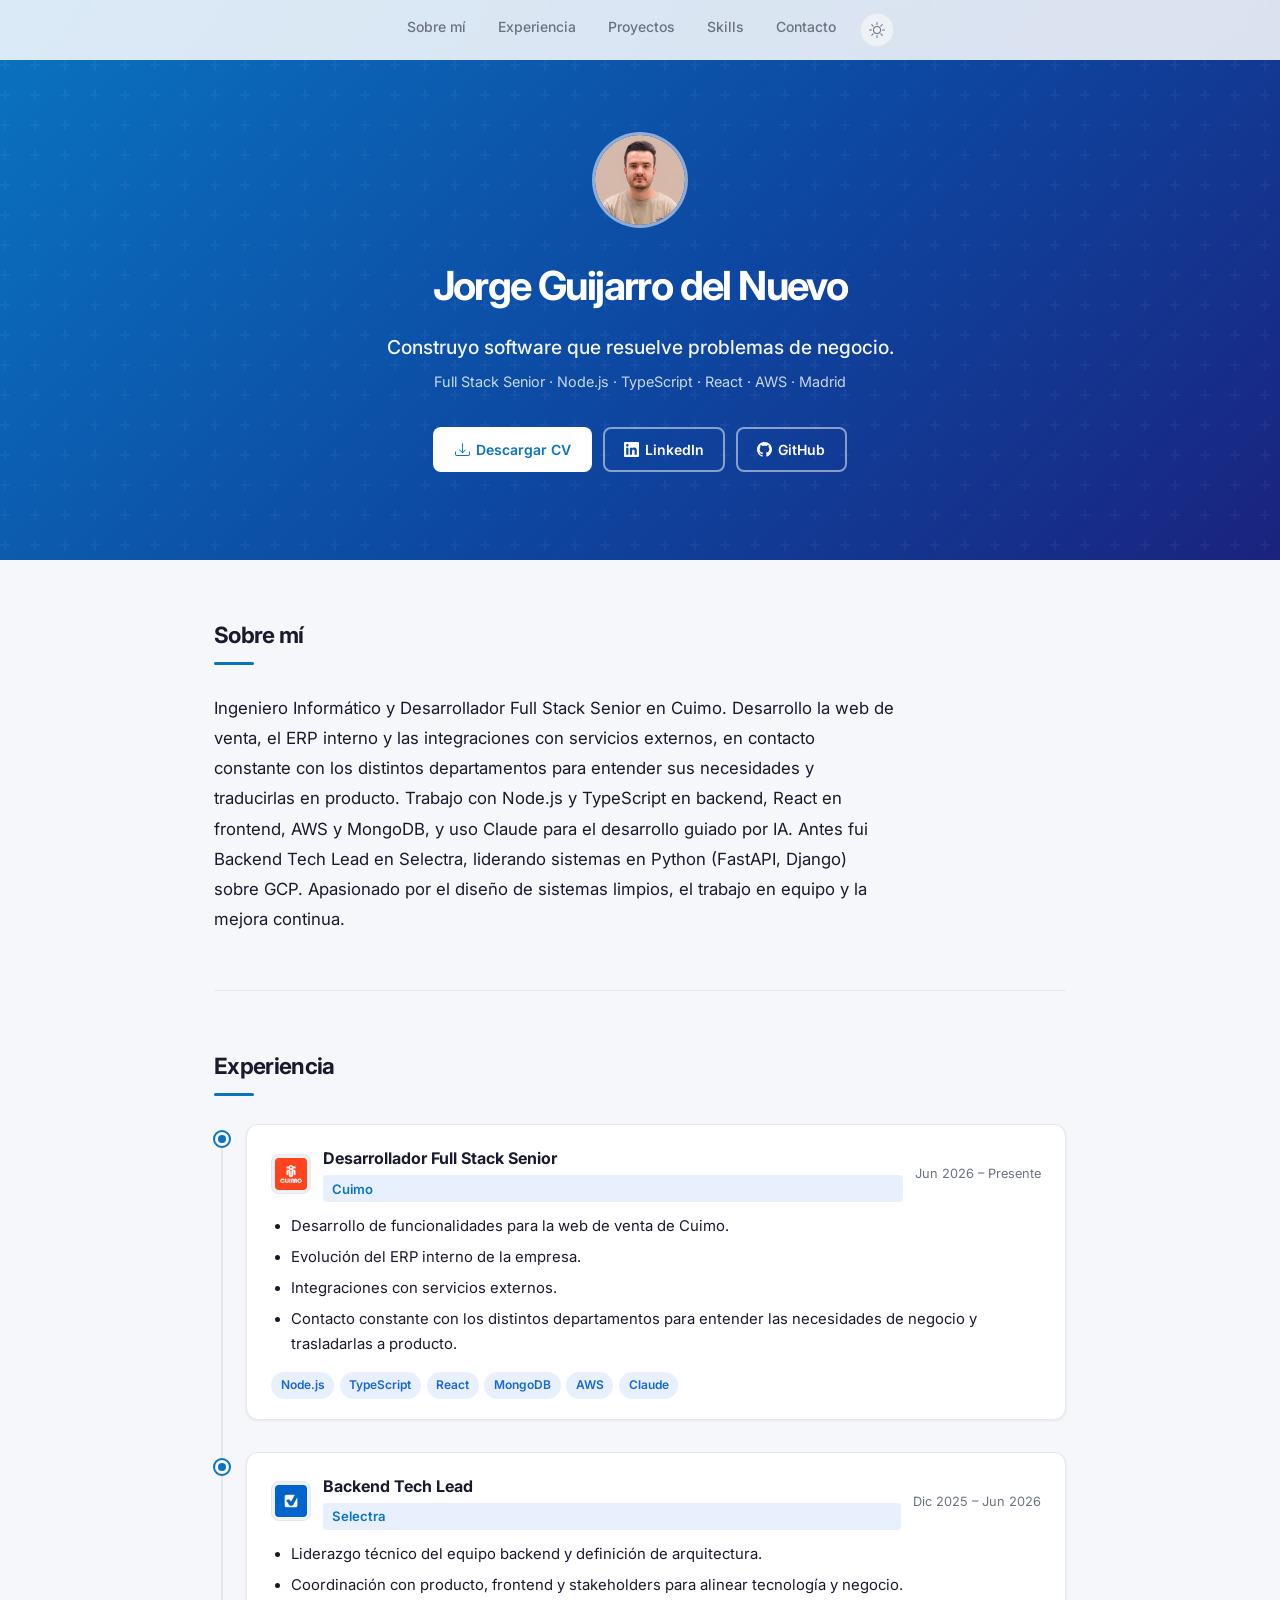
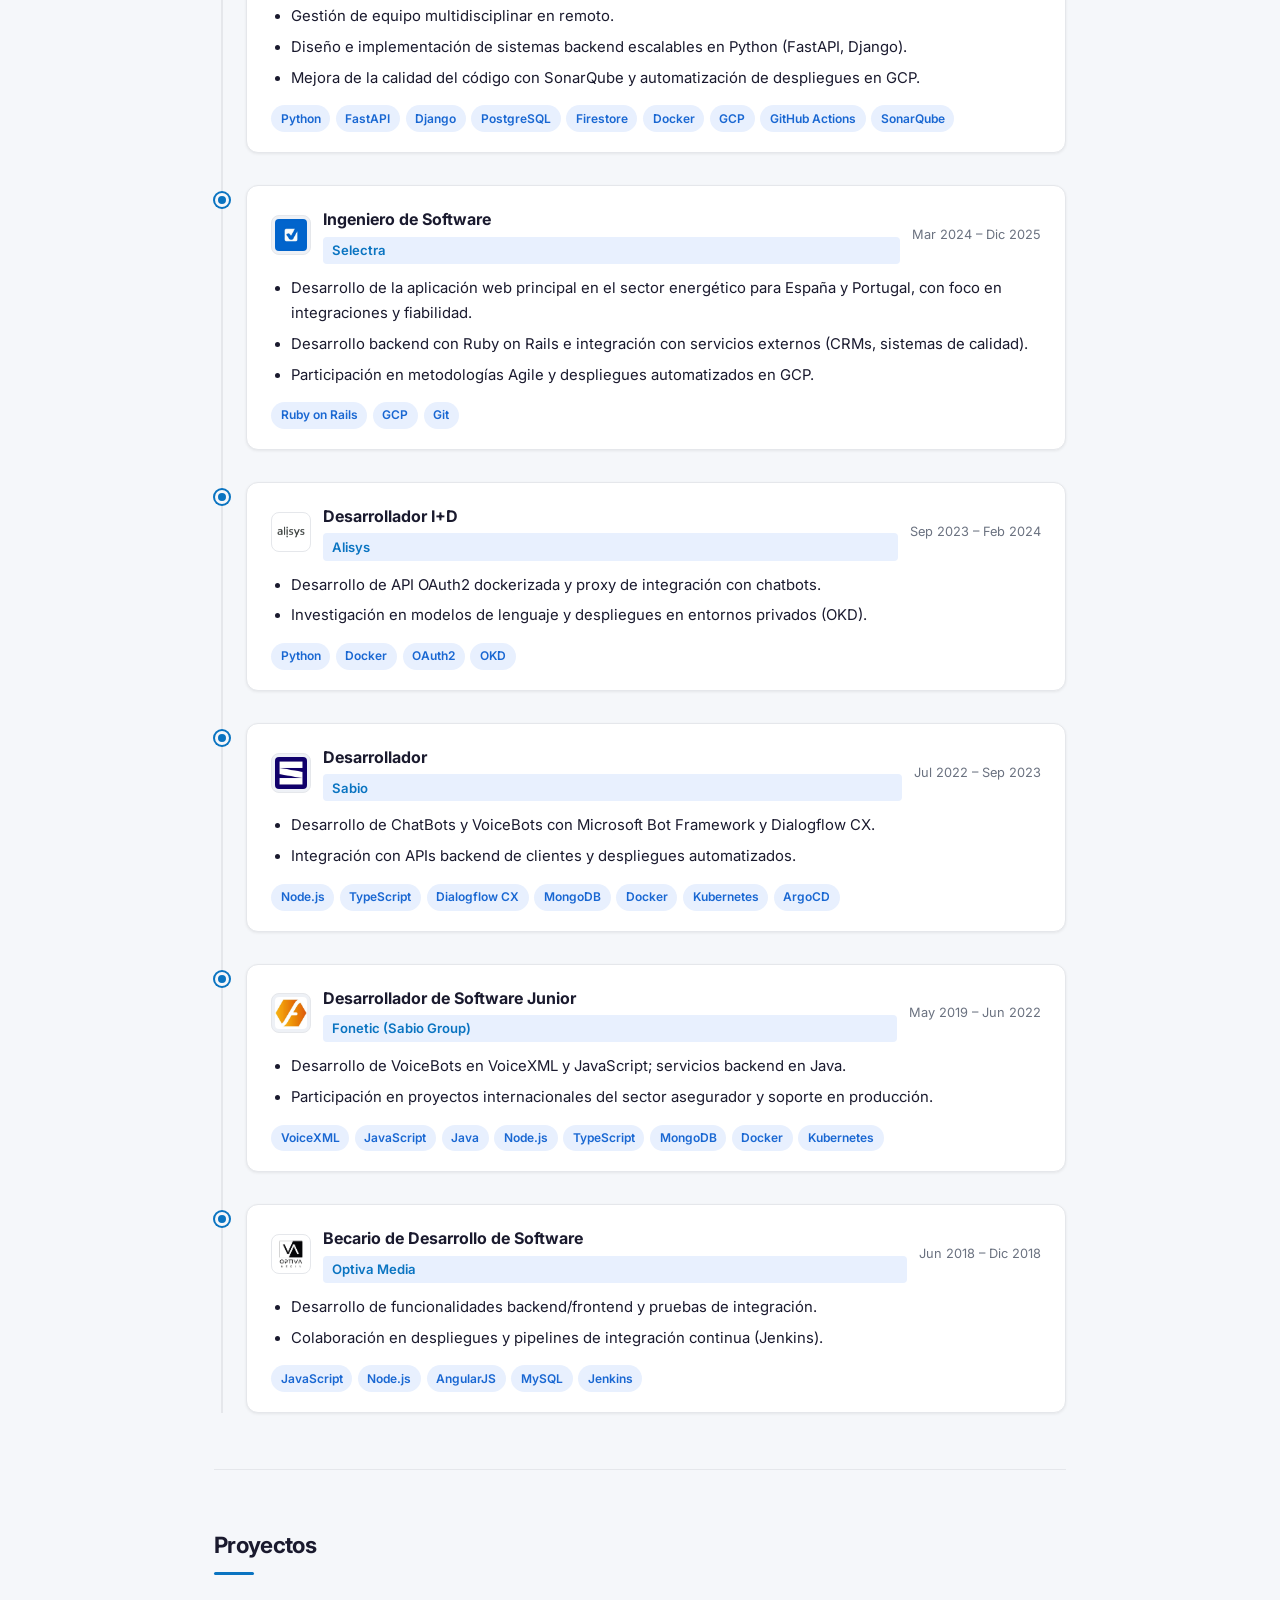
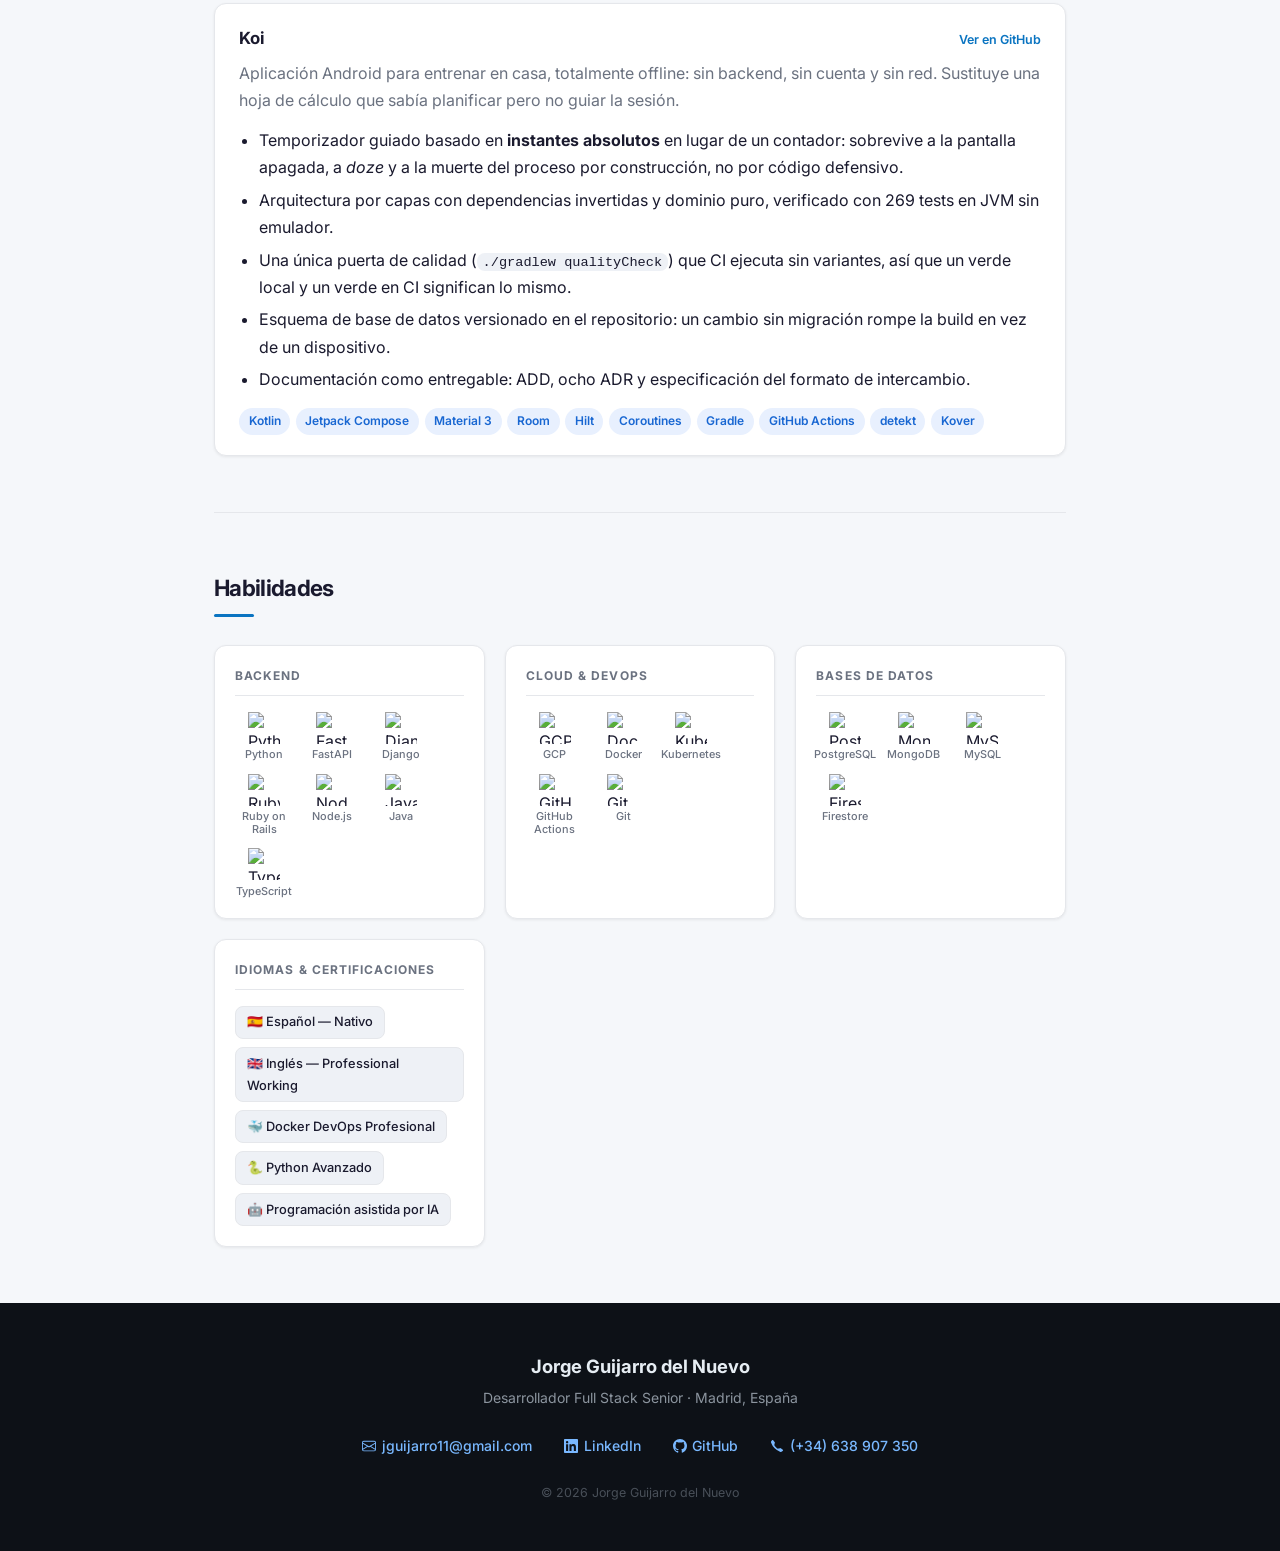
==== index.html @ 75283cb6 "feat: update the portfolio to the cuimo role" ====
<!doctype html>
<html lang="es" data-theme="auto">
<head>
  <meta charset="utf-8">
  <meta name="viewport" content="width=device-width,initial-scale=1">
  <title>Jorge Guijarro — Desarrollador Full Stack Senior</title>
  <link rel="preconnect" href="https://fonts.googleapis.com">
  <link rel="preconnect" href="https://fonts.gstatic.com" crossorigin>
  <link href="https://fonts.googleapis.com/css2?family=Inter:wght@400;500;600;700&display=swap" rel="stylesheet">
  <link rel="stylesheet" href="assets/style.css">
  <link rel="icon" href="assets/favicon.svg" type="image/svg+xml">
  <link rel="icon" href="assets/favicon-32.png" type="image/png" sizes="32x32">
  <link rel="apple-touch-icon" href="assets/apple-touch-icon.png">
  <meta name="description" content="Portfolio profesional de Jorge Guijarro — Desarrollador Full Stack Senior especializado en Node.js, TypeScript, React y AWS. Madrid, España.">
  <meta property="og:title" content="Jorge Guijarro — Desarrollador Full Stack Senior">
  <meta property="og:description" content="Desarrollador Full Stack Senior especializado en Node.js, TypeScript, React y AWS. Madrid, España.">
  <meta property="og:type" content="website">
</head>
<body>

  <nav class="navbar" id="navbar">
    <div class="nav-container">
      <div class="nav-right">
        <ul class="nav-links">
          <li><a href="#about">Sobre mí</a></li>
          <li><a href="#experience">Experiencia</a></li>
          <li><a href="#projects">Proyectos</a></li>
          <li><a href="#skills">Skills</a></li>
          <li><a href="#contact">Contacto</a></li>
        </ul>
        <button class="theme-btn" id="themeBtn" aria-label="Cambiar modo claro/oscuro">
          <span class="theme-icon theme-icon--light" aria-hidden="true">
            <svg xmlns="http://www.w3.org/2000/svg" width="16" height="16" fill="currentColor" viewBox="0 0 16 16"><path d="M8 11a3 3 0 1 1 0-6 3 3 0 0 1 0 6zm0 1a4 4 0 1 0 0-8 4 4 0 0 0 0 8zM8 0a.5.5 0 0 1 .5.5v2a.5.5 0 0 1-1 0v-2A.5.5 0 0 1 8 0zm0 13a.5.5 0 0 1 .5.5v2a.5.5 0 0 1-1 0v-2A.5.5 0 0 1 8 13zm8-5a.5.5 0 0 1-.5.5h-2a.5.5 0 0 1 0-1h2a.5.5 0 0 1 .5.5zM3 8a.5.5 0 0 1-.5.5h-2a.5.5 0 0 1 0-1h2A.5.5 0 0 1 3 8zm10.657-5.657a.5.5 0 0 1 0 .707l-1.414 1.415a.5.5 0 1 1-.707-.708l1.414-1.414a.5.5 0 0 1 .707 0zm-9.193 9.193a.5.5 0 0 1 0 .707L3.05 13.657a.5.5 0 0 1-.707-.707l1.414-1.414a.5.5 0 0 1 .707 0zm9.193 2.121a.5.5 0 0 1-.707 0l-1.414-1.414a.5.5 0 0 1 .707-.707l1.414 1.414a.5.5 0 0 1 0 .707zM4.464 4.465a.5.5 0 0 1-.707 0L2.343 3.05a.5.5 0 1 1 .707-.707l1.414 1.414a.5.5 0 0 1 0 .708z"/></svg>
          </span>
          <span class="theme-icon theme-icon--dark" aria-hidden="true">
            <svg xmlns="http://www.w3.org/2000/svg" width="16" height="16" fill="currentColor" viewBox="0 0 16 16"><path d="M6 .278a.768.768 0 0 1 .08.858 7.208 7.208 0 0 0-.878 3.46c0 4.021 3.278 7.277 7.318 7.277.527 0 1.04-.055 1.533-.16a.787.787 0 0 1 .81.316.733.733 0 0 1-.031.893A8.349 8.349 0 0 1 8.344 16C3.734 16 0 12.286 0 7.71 0 4.266 2.114 1.312 5.124.06A.752.752 0 0 1 6 .278z"/></svg>
          </span>
        </button>
      </div>
    </div>
  </nav>

  <header class="hero">
    <div class="hero-inner">
      <div class="avatar">
        <img
          src="images/profile.jpg"
          alt="Jorge Guijarro del Nuevo"
          class="avatar-photo"
          onerror="this.style.display='none';this.nextElementSibling.style.display='flex'"
        >
        <span class="avatar-initials" aria-hidden="true">JG</span>
      </div>
      <h1>Jorge Guijarro del Nuevo</h1>
      <p class="hero-tagline">Construyo software que resuelve problemas de negocio.</p>
      <p class="hero-sub">Full Stack Senior · Node.js · TypeScript · React · AWS · Madrid</p>
      <div class="hero-cta">
        <a class="btn btn-white" href="files/Jorge_Guijarro_resume.pdf" download>
          <svg xmlns="http://www.w3.org/2000/svg" width="15" height="15" fill="currentColor" viewBox="0 0 16 16" aria-hidden="true"><path d="M.5 9.9a.5.5 0 0 1 .5.5v2.5a1 1 0 0 0 1 1h12a1 1 0 0 0 1-1v-2.5a.5.5 0 0 1 1 0v2.5a2 2 0 0 1-2 2H2a2 2 0 0 1-2-2v-2.5a.5.5 0 0 1 .5-.5z"/><path d="M7.646 11.854a.5.5 0 0 0 .708 0l3-3a.5.5 0 0 0-.708-.708L8.5 10.293V1.5a.5.5 0 0 0-1 0v8.793L5.354 8.146a.5.5 0 1 0-.708.708l3 3z"/></svg>
          Descargar CV
        </a>
        <a class="btn btn-outline-white" href="https://linkedin.com/in/jorge-guijarro-del-nuevo" target="_blank" rel="noopener noreferrer">
          <svg xmlns="http://www.w3.org/2000/svg" width="15" height="15" fill="currentColor" viewBox="0 0 24 24" aria-hidden="true"><path d="M20.447 20.452h-3.554v-5.569c0-1.328-.027-3.037-1.852-3.037-1.853 0-2.136 1.445-2.136 2.939v5.667H9.351V9h3.414v1.561h.046c.477-.9 1.637-1.85 3.37-1.85 3.601 0 4.267 2.37 4.267 5.455v6.286zM5.337 7.433a2.062 2.062 0 01-2.063-2.065 2.064 2.064 0 112.063 2.065zm1.782 13.019H3.555V9h3.564v11.452zM22.225 0H1.771C.792 0 0 .774 0 1.729v20.542C0 23.227.792 24 1.771 24h20.451C23.2 24 24 23.227 24 22.271V1.729C24 .774 23.2 0 22.222 0h.003z"/></svg>
          LinkedIn
        </a>
        <a class="btn btn-outline-white" href="https://github.com/jguijarro11" target="_blank" rel="noopener noreferrer">
          <svg xmlns="http://www.w3.org/2000/svg" width="15" height="15" fill="currentColor" viewBox="0 0 24 24" aria-hidden="true"><path d="M12 0c-6.626 0-12 5.373-12 12 0 5.302 3.438 9.8 8.207 11.387.599.111.793-.261.793-.577v-2.234c-3.338.726-4.033-1.416-4.033-1.416-.546-1.387-1.333-1.756-1.333-1.756-1.089-.745.083-.729.083-.729 1.205.084 1.839 1.237 1.839 1.237 1.07 1.834 2.807 1.304 3.492.997.107-.775.418-1.305.762-1.604-2.665-.305-5.467-1.334-5.467-5.931 0-1.311.469-2.381 1.236-3.221-.124-.303-.535-1.524.117-3.176 0 0 1.008-.322 3.301 1.23.957-.266 1.983-.399 3.003-.404 1.02.005 2.047.138 3.006.404 2.291-1.552 3.297-1.23 3.297-1.23.653 1.653.242 2.874.118 3.176.77.84 1.235 1.911 1.235 3.221 0 4.609-2.807 5.624-5.479 5.921.43.372.823 1.102.823 2.222v3.293c0 .319.192.694.801.576 4.765-1.589 8.199-6.086 8.199-11.386 0-6.627-5.373-12-12-12z"/></svg>
          GitHub
        </a>
      </div>
    </div>
  </header>

  <main>
    <div class="container">

      <section id="about" class="section reveal">
        <h2 class="section-title">Sobre mí</h2>
        <p class="about-text">Ingeniero Informático y Desarrollador Full Stack Senior en Cuimo. Desarrollo la web de venta, el ERP interno y las integraciones con servicios externos, en contacto constante con los distintos departamentos para entender sus necesidades y traducirlas en producto. Trabajo con Node.js y TypeScript en backend, React en frontend, AWS y MongoDB, y uso Claude para el desarrollo guiado por IA. Antes fui Backend Tech Lead en Selectra, liderando sistemas en Python (FastAPI, Django) sobre GCP. Apasionado por el diseño de sistemas limpios, el trabajo en equipo y la mejora continua.</p>
      </section>

      <section id="experience" class="section reveal">
        <h2 class="section-title">Experiencia</h2>
        <div class="timeline">

          <div class="timeline-item reveal">
            <div class="timeline-marker"></div>
            <div class="timeline-body">
              <div class="timeline-meta">
                <img src="images/logos/cuimo.jpeg" alt="Cuimo" class="company-logo">
                <div class="timeline-meta-text">
                  <h3 class="timeline-role">Desarrollador Full Stack Senior</h3>
                  <span class="timeline-company">Cuimo</span>
                </div>
                <time class="timeline-date">Jun 2026 – Presente</time>
              </div>
              <ul>
                <li>Desarrollo de funcionalidades para la web de venta de Cuimo.</li>
                <li>Evolución del ERP interno de la empresa.</li>
                <li>Integraciones con servicios externos.</li>
                <li>Contacto constante con los distintos departamentos para entender las necesidades de negocio y trasladarlas a producto.</li>
              </ul>
              <div class="stack-tags">
                <span class="tag">Node.js</span><span class="tag">TypeScript</span><span class="tag">React</span><span class="tag">MongoDB</span><span class="tag">AWS</span><span class="tag">Claude</span>
              </div>
            </div>
          </div>

          <div class="timeline-item reveal">
            <div class="timeline-marker"></div>
            <div class="timeline-body">
              <div class="timeline-meta">
                <img src="images/logos/selectra.jpeg" alt="Selectra" class="company-logo">
                <div class="timeline-meta-text">
                  <h3 class="timeline-role">Backend Tech Lead</h3>
                  <span class="timeline-company">Selectra</span>
                </div>
                <time class="timeline-date">Dic 2025 – Jun 2026</time>
              </div>
              <ul>
                <li>Liderazgo técnico del equipo backend y definición de arquitectura.</li>
                <li>Coordinación con producto, frontend y stakeholders para alinear tecnología y negocio.</li>
                <li>Gestión de equipo multidisciplinar en remoto.</li>
                <li>Diseño e implementación de sistemas backend escalables en Python (FastAPI, Django).</li>
                <li>Mejora de la calidad del código con SonarQube y automatización de despliegues en GCP.</li>
              </ul>
              <div class="stack-tags">
                <span class="tag">Python</span><span class="tag">FastAPI</span><span class="tag">Django</span><span class="tag">PostgreSQL</span><span class="tag">Firestore</span><span class="tag">Docker</span><span class="tag">GCP</span><span class="tag">GitHub Actions</span><span class="tag">SonarQube</span>
              </div>
            </div>
          </div>

          <div class="timeline-item reveal">
            <div class="timeline-marker"></div>
            <div class="timeline-body">
              <div class="timeline-meta">
                <img src="images/logos/selectra.jpeg" alt="Selectra" class="company-logo">
                <div class="timeline-meta-text">
                  <h3 class="timeline-role">Ingeniero de Software</h3>
                  <span class="timeline-company">Selectra</span>
                </div>
                <time class="timeline-date">Mar 2024 – Dic 2025</time>
              </div>
              <ul>
                <li>Desarrollo de la aplicación web principal en el sector energético para España y Portugal, con foco en integraciones y fiabilidad.</li>
                <li>Desarrollo backend con Ruby on Rails e integración con servicios externos (CRMs, sistemas de calidad).</li>
                <li>Participación en metodologías Agile y despliegues automatizados en GCP.</li>
              </ul>
              <div class="stack-tags">
                <span class="tag">Ruby on Rails</span><span class="tag">GCP</span><span class="tag">Git</span>
              </div>
            </div>
          </div>

          <div class="timeline-item reveal">
            <div class="timeline-marker"></div>
            <div class="timeline-body">
              <div class="timeline-meta">
                <img src="images/logos/alisys.png" alt="Alisys" class="company-logo logo-light-bg">
                <div class="timeline-meta-text">
                  <h3 class="timeline-role">Desarrollador I+D</h3>
                  <span class="timeline-company">Alisys</span>
                </div>
                <time class="timeline-date">Sep 2023 – Feb 2024</time>
              </div>
              <ul>
                <li>Desarrollo de API OAuth2 dockerizada y proxy de integración con chatbots.</li>
                <li>Investigación en modelos de lenguaje y despliegues en entornos privados (OKD).</li>
              </ul>
              <div class="stack-tags">
                <span class="tag">Python</span><span class="tag">Docker</span><span class="tag">OAuth2</span><span class="tag">OKD</span>
              </div>
            </div>
          </div>

          <div class="timeline-item reveal">
            <div class="timeline-marker"></div>
            <div class="timeline-body">
              <div class="timeline-meta">
                <img src="images/logos/sabio.jpeg" alt="Sabio" class="company-logo">
                <div class="timeline-meta-text">
                  <h3 class="timeline-role">Desarrollador</h3>
                  <span class="timeline-company">Sabio</span>
                </div>
                <time class="timeline-date">Jul 2022 – Sep 2023</time>
              </div>
              <ul>
                <li>Desarrollo de ChatBots y VoiceBots con Microsoft Bot Framework y Dialogflow CX.</li>
                <li>Integración con APIs backend de clientes y despliegues automatizados.</li>
              </ul>
              <div class="stack-tags">
                <span class="tag">Node.js</span><span class="tag">TypeScript</span><span class="tag">Dialogflow CX</span><span class="tag">MongoDB</span><span class="tag">Docker</span><span class="tag">Kubernetes</span><span class="tag">ArgoCD</span>
              </div>
            </div>
          </div>

          <div class="timeline-item reveal">
            <div class="timeline-marker"></div>
            <div class="timeline-body">
              <div class="timeline-meta">
                <img src="images/logos/fonetic.jpg" alt="Fonetic" class="company-logo">
                <div class="timeline-meta-text">
                  <h3 class="timeline-role">Desarrollador de Software Junior</h3>
                  <span class="timeline-company">Fonetic (Sabio Group)</span>
                </div>
                <time class="timeline-date">May 2019 – Jun 2022</time>
              </div>
              <ul>
                <li>Desarrollo de VoiceBots en VoiceXML y JavaScript; servicios backend en Java.</li>
                <li>Participación en proyectos internacionales del sector asegurador y soporte en producción.</li>
              </ul>
              <div class="stack-tags">
                <span class="tag">VoiceXML</span><span class="tag">JavaScript</span><span class="tag">Java</span><span class="tag">Node.js</span><span class="tag">TypeScript</span><span class="tag">MongoDB</span><span class="tag">Docker</span><span class="tag">Kubernetes</span>
              </div>
            </div>
          </div>

          <div class="timeline-item reveal">
            <div class="timeline-marker"></div>
            <div class="timeline-body">
              <div class="timeline-meta">
                <img src="images/logos/optiva-media.png" alt="Optiva Media" class="company-logo logo-light-bg">
                <div class="timeline-meta-text">
                  <h3 class="timeline-role">Becario de Desarrollo de Software</h3>
                  <span class="timeline-company">Optiva Media</span>
                </div>
                <time class="timeline-date">Jun 2018 – Dic 2018</time>
              </div>
              <ul>
                <li>Desarrollo de funcionalidades backend/frontend y pruebas de integración.</li>
                <li>Colaboración en despliegues y pipelines de integración continua (Jenkins).</li>
              </ul>
              <div class="stack-tags">
                <span class="tag">JavaScript</span><span class="tag">Node.js</span><span class="tag">AngularJS</span><span class="tag">MySQL</span><span class="tag">Jenkins</span>
              </div>
            </div>
          </div>

        </div>
      </section>

      <section id="projects" class="section reveal">
        <h2 class="section-title">Proyectos</h2>
        <div class="projects-grid">

          <article class="project-card reveal">
            <div class="project-head">
              <h3 class="project-name">Koi</h3>
              <a class="project-link" href="https://github.com/jguijarro11/my-own-koi" target="_blank" rel="noopener">Ver en GitHub</a>
            </div>
            <p class="project-lead">
              Aplicación Android para entrenar en casa, totalmente offline: sin backend, sin cuenta y sin
              red. Sustituye una hoja de cálculo que sabía planificar pero no guiar la sesión.
            </p>
            <ul>
              <li>Temporizador guiado basado en <strong>instantes absolutos</strong> en lugar de un contador: sobrevive a la pantalla apagada, a <em>doze</em> y a la muerte del proceso por construcción, no por código defensivo.</li>
              <li>Arquitectura por capas con dependencias invertidas y dominio puro, verificado con 269 tests en JVM sin emulador.</li>
              <li>Una única puerta de calidad (<code>./gradlew qualityCheck</code>) que CI ejecuta sin variantes, así que un verde local y un verde en CI significan lo mismo.</li>
              <li>Esquema de base de datos versionado en el repositorio: un cambio sin migración rompe la build en vez de un dispositivo.</li>
              <li>Documentación como entregable: ADD, ocho ADR y especificación del formato de intercambio.</li>
            </ul>
            <div class="stack-tags">
              <span class="tag">Kotlin</span><span class="tag">Jetpack Compose</span><span class="tag">Material 3</span><span class="tag">Room</span><span class="tag">Hilt</span><span class="tag">Coroutines</span><span class="tag">Gradle</span><span class="tag">GitHub Actions</span><span class="tag">detekt</span><span class="tag">Kover</span>
            </div>
          </article>

        </div>
      </section>

      <section id="skills" class="section reveal">
        <h2 class="section-title">Habilidades</h2>
        <div class="skills-grid">

          <div class="skill-category">
            <h3>Backend</h3>
            <div class="skill-items">
              <div class="skill-item">
                <img src="https://cdn.jsdelivr.net/gh/devicons/devicon@v2.16.0/icons/python/python-original.svg" alt="Python" width="32" height="32">
                <span>Python</span>
              </div>
              <div class="skill-item">
                <img src="https://cdn.jsdelivr.net/gh/devicons/devicon@v2.16.0/icons/fastapi/fastapi-original.svg" alt="FastAPI" width="32" height="32">
                <span>FastAPI</span>
              </div>
              <div class="skill-item">
                <img src="https://cdn.jsdelivr.net/gh/devicons/devicon@v2.16.0/icons/django/django-plain.svg" alt="Django" width="32" height="32" class="icon-dark">
                <span>Django</span>
              </div>
              <div class="skill-item">
                <img src="https://cdn.jsdelivr.net/gh/devicons/devicon@v2.16.0/icons/ruby/ruby-original.svg" alt="Ruby on Rails" width="32" height="32">
                <span>Ruby on Rails</span>
              </div>
              <div class="skill-item">
                <img src="https://cdn.jsdelivr.net/gh/devicons/devicon@v2.16.0/icons/nodejs/nodejs-original.svg" alt="Node.js" width="32" height="32">
                <span>Node.js</span>
              </div>
              <div class="skill-item">
                <img src="https://cdn.jsdelivr.net/gh/devicons/devicon@v2.16.0/icons/java/java-original.svg" alt="Java" width="32" height="32">
                <span>Java</span>
              </div>
              <div class="skill-item">
                <img src="https://cdn.jsdelivr.net/gh/devicons/devicon@v2.16.0/icons/typescript/typescript-original.svg" alt="TypeScript" width="32" height="32">
                <span>TypeScript</span>
              </div>
            </div>
          </div>

          <div class="skill-category">
            <h3>Cloud &amp; DevOps</h3>
            <div class="skill-items">
              <div class="skill-item">
                <img src="https://cdn.jsdelivr.net/gh/devicons/devicon@v2.16.0/icons/googlecloud/googlecloud-original.svg" alt="GCP" width="32" height="32">
                <span>GCP</span>
              </div>
              <div class="skill-item">
                <img src="https://cdn.jsdelivr.net/gh/devicons/devicon@v2.16.0/icons/docker/docker-original.svg" alt="Docker" width="32" height="32">
                <span>Docker</span>
              </div>
              <div class="skill-item">
                <img src="https://cdn.jsdelivr.net/gh/devicons/devicon@v2.16.0/icons/kubernetes/kubernetes-plain.svg" alt="Kubernetes" width="32" height="32">
                <span>Kubernetes</span>
              </div>
              <div class="skill-item">
                <img src="https://cdn.jsdelivr.net/gh/devicons/devicon@v2.16.0/icons/github/github-original.svg" alt="GitHub Actions" width="32" height="32" class="icon-dark">
                <span>GitHub Actions</span>
              </div>
              <div class="skill-item">
                <img src="https://cdn.jsdelivr.net/gh/devicons/devicon@v2.16.0/icons/git/git-original.svg" alt="Git" width="32" height="32">
                <span>Git</span>
              </div>
            </div>
          </div>

          <div class="skill-category">
            <h3>Bases de datos</h3>
            <div class="skill-items">
              <div class="skill-item">
                <img src="https://cdn.jsdelivr.net/gh/devicons/devicon@v2.16.0/icons/postgresql/postgresql-original.svg" alt="PostgreSQL" width="32" height="32">
                <span>PostgreSQL</span>
              </div>
              <div class="skill-item">
                <img src="https://cdn.jsdelivr.net/gh/devicons/devicon@v2.16.0/icons/mongodb/mongodb-original.svg" alt="MongoDB" width="32" height="32">
                <span>MongoDB</span>
              </div>
              <div class="skill-item">
                <img src="https://cdn.jsdelivr.net/gh/devicons/devicon@v2.16.0/icons/mysql/mysql-original.svg" alt="MySQL" width="32" height="32">
                <span>MySQL</span>
              </div>
              <div class="skill-item">
                <img src="https://cdn.jsdelivr.net/gh/devicons/devicon@v2.16.0/icons/firebase/firebase-plain.svg" alt="Firestore" width="32" height="32">
                <span>Firestore</span>
              </div>
            </div>
          </div>

          <div class="skill-category">
            <h3>Idiomas &amp; Certificaciones</h3>
            <div class="cert-list">
              <span class="cert-badge">🇪🇸 Español — Nativo</span>
              <span class="cert-badge">🇬🇧 Inglés — Professional Working</span>
              <span class="cert-badge">🐳 Docker DevOps Profesional</span>
              <span class="cert-badge">🐍 Python Avanzado</span>
              <span class="cert-badge">🤖 Programación asistida por IA</span>
            </div>
          </div>

        </div>
      </section>

    </div>
  </main>

  <footer id="contact" class="footer">
    <div class="footer-inner">
      <p class="footer-name">Jorge Guijarro del Nuevo</p>
      <p class="footer-role">Desarrollador Full Stack Senior · Madrid, España</p>
      <div class="footer-links">
        <a href="mailto:jguijarro11@gmail.com">
          <svg xmlns="http://www.w3.org/2000/svg" width="14" height="14" fill="currentColor" viewBox="0 0 16 16" aria-hidden="true"><path d="M0 4a2 2 0 0 1 2-2h12a2 2 0 0 1 2 2v8a2 2 0 0 1-2 2H2a2 2 0 0 1-2-2V4Zm2-1a1 1 0 0 0-1 1v.217l7 4.2 7-4.2V4a1 1 0 0 0-1-1H2Zm13 2.383-4.708 2.825L15 11.105V5.383Zm-.034 6.876-5.64-3.471L8 9.583l-1.326-.795-5.64 3.47A1 1 0 0 0 2 13h12a1 1 0 0 0 .966-.741ZM1 11.105l4.708-2.897L1 5.383v5.722Z"/></svg>
          jguijarro11@gmail.com
        </a>
        <a href="https://linkedin.com/in/jorge-guijarro-del-nuevo" target="_blank" rel="noopener noreferrer">
          <svg xmlns="http://www.w3.org/2000/svg" width="14" height="14" fill="currentColor" viewBox="0 0 24 24" aria-hidden="true"><path d="M20.447 20.452h-3.554v-5.569c0-1.328-.027-3.037-1.852-3.037-1.853 0-2.136 1.445-2.136 2.939v5.667H9.351V9h3.414v1.561h.046c.477-.9 1.637-1.85 3.37-1.85 3.601 0 4.267 2.37 4.267 5.455v6.286zM5.337 7.433a2.062 2.062 0 01-2.063-2.065 2.064 2.064 0 112.063 2.065zm1.782 13.019H3.555V9h3.564v11.452zM22.225 0H1.771C.792 0 0 .774 0 1.729v20.542C0 23.227.792 24 1.771 24h20.451C23.2 24 24 23.227 24 22.271V1.729C24 .774 23.2 0 22.222 0h.003z"/></svg>
          LinkedIn
        </a>
        <a href="https://github.com/jguijarro11" target="_blank" rel="noopener noreferrer">
          <svg xmlns="http://www.w3.org/2000/svg" width="14" height="14" fill="currentColor" viewBox="0 0 24 24" aria-hidden="true"><path d="M12 0c-6.626 0-12 5.373-12 12 0 5.302 3.438 9.8 8.207 11.387.599.111.793-.261.793-.577v-2.234c-3.338.726-4.033-1.416-4.033-1.416-.546-1.387-1.333-1.756-1.333-1.756-1.089-.745.083-.729.083-.729 1.205.084 1.839 1.237 1.839 1.237 1.07 1.834 2.807 1.304 3.492.997.107-.775.418-1.305.762-1.604-2.665-.305-5.467-1.334-5.467-5.931 0-1.311.469-2.381 1.236-3.221-.124-.303-.535-1.524.117-3.176 0 0 1.008-.322 3.301 1.23.957-.266 1.983-.399 3.003-.404 1.02.005 2.047.138 3.006.404 2.291-1.552 3.297-1.23 3.297-1.23.653 1.653.242 2.874.118 3.176.77.84 1.235 1.911 1.235 3.221 0 4.609-2.807 5.624-5.479 5.921.43.372.823 1.102.823 2.222v3.293c0 .319.192.694.801.576 4.765-1.589 8.199-6.086 8.199-11.386 0-6.627-5.373-12-12-12z"/></svg>
          GitHub
        </a>
        <a href="tel:+34638907350">
          <svg xmlns="http://www.w3.org/2000/svg" width="14" height="14" fill="currentColor" viewBox="0 0 16 16" aria-hidden="true"><path d="M3.654 1.328a.678.678 0 0 0-1.015-.063L1.605 2.3c-.483.484-.661 1.169-.45 1.77a17.568 17.568 0 0 0 4.168 6.608 17.569 17.569 0 0 0 6.608 4.168c.601.211 1.286.033 1.77-.45l1.034-1.034a.678.678 0 0 0-.063-1.015l-2.307-1.794a.678.678 0 0 0-.58-.122l-2.19.547a1.745 1.745 0 0 1-1.657-.459L5.482 8.062a1.745 1.745 0 0 1-.46-1.657l.548-2.19a.678.678 0 0 0-.122-.58L3.654 1.328z"/></svg>
          (+34) 638 907 350
        </a>
      </div>
      <p class="footer-copy">© 2026 Jorge Guijarro del Nuevo</p>
    </div>
  </footer>

  <script>
    // ── Theme toggle ──────────────────────────────────────────
    const html = document.documentElement;
    const themeBtn = document.getElementById('themeBtn');

    function getSystemTheme() {
      return window.matchMedia('(prefers-color-scheme: dark)').matches ? 'dark' : 'light';
    }

    function applyTheme(theme) {
      const resolved = theme === 'auto' ? getSystemTheme() : theme;
      html.setAttribute('data-theme', resolved);
      localStorage.setItem('theme', theme);
      themeBtn.setAttribute('aria-label',
        resolved === 'dark' ? 'Cambiar a modo claro' : 'Cambiar a modo oscuro');
    }

    // Init: respect stored preference or system default
    applyTheme(localStorage.getItem('theme') || 'auto');

    themeBtn.addEventListener('click', () => {
      const current = html.getAttribute('data-theme');
      applyTheme(current === 'dark' ? 'light' : 'dark');
    });

    // Keep in sync if user changes OS theme and no manual override
    window.matchMedia('(prefers-color-scheme: dark)').addEventListener('change', () => {
      if (!localStorage.getItem('theme') || localStorage.getItem('theme') === 'auto') {
        applyTheme('auto');
      }
    });

    // ── Navbar shadow on scroll ───────────────────────────────
    const navbar = document.getElementById('navbar');
    window.addEventListener('scroll', () => {
      navbar.classList.toggle('scrolled', window.scrollY > 20);
    }, { passive: true });

    // ── Active section in navbar ──────────────────────────────
    const navLinks = [...document.querySelectorAll('.nav-links a')];
    const navSections = navLinks.map(a => document.querySelector(a.getAttribute('href')));
    let lockedId = null;
    let lockTimer;

    function setActive(id) {
      navLinks.forEach(a => {
        const isActive = a.getAttribute('href') === '#' + id;
        a.classList.toggle('active', isActive);
        if (isActive) a.setAttribute('aria-current', 'location');
        else a.removeAttribute('aria-current');
      });
    }

    function currentSectionId() {
      const atBottom = window.innerHeight + window.scrollY >= document.documentElement.scrollHeight - 2;
      if (atBottom) return navSections[navSections.length - 1].id;
      const line = navbar.offsetHeight + window.innerHeight * 0.3;
      let current = null;
      navSections.forEach(s => {
        if (s.getBoundingClientRect().top <= line) current = s.id;
      });
      return current;
    }

    function releaseLockSoon() {
      clearTimeout(lockTimer);
      lockTimer = setTimeout(() => { lockedId = null; }, 150);
    }

    navLinks.forEach(a => {
      a.addEventListener('click', () => {
        lockedId = a.getAttribute('href').slice(1);
        setActive(lockedId);
        releaseLockSoon();
      });
    });

    window.addEventListener('scroll', () => {
      if (lockedId) releaseLockSoon();
      else setActive(currentSectionId());
    }, { passive: true });

    setActive(currentSectionId());

    // ── Reveal animations ─────────────────────────────────────
    const observer = new IntersectionObserver((entries) => {
      entries.forEach(entry => {
        if (entry.isIntersecting) {
          entry.target.classList.add('visible');
          observer.unobserve(entry.target);
        }
      });
    }, { threshold: 0.1 });

    document.querySelectorAll('.reveal').forEach(el => observer.observe(el));
  </script>

</body>
</html>
---- assets/style.css ----
/* =============================================
   Portfolio — Jorge Guijarro del Nuevo
   ============================================= */

/* Variables */
:root {
  --bg: #f5f7fa;
  --surface: #ffffff;
  --surface-2: #eef1f6;
  --accent: #0a74c1;
  --accent-dark: #0d47a1;
  --accent-deep: #1a237e;
  --text: #1a1a2e;
  --text-muted: #6b7280;
  --border: #e5e7eb;
  --tag-bg: #e8f0fe;
  --tag-color: #1967d2;
  --shadow-sm: 0 1px 3px rgba(0, 0, 0, 0.07);
  --shadow-md: 0 4px 16px rgba(0, 0, 0, 0.08);
  --radius: 12px;
  --radius-sm: 8px;
  --navbar-h: 60px;
  --ease: 0.3s ease;
}

@media (prefers-color-scheme: dark) {
  :root:not([data-theme="light"]) {
    --bg: #0d1117;
    --surface: #161b22;
    --surface-2: #1c2128;
    --text: #e6edf3;
    --text-muted: #8b949e;
    --border: #30363d;
    --tag-bg: #1d2d50;
    --tag-color: #79b8ff;
    --shadow-sm: 0 1px 3px rgba(0, 0, 0, 0.4);
    --shadow-md: 0 4px 16px rgba(0, 0, 0, 0.4);
  }
}

[data-theme="dark"] {
    --bg: #0d1117;
    --surface: #161b22;
    --surface-2: #1c2128;
    --text: #e6edf3;
    --text-muted: #8b949e;
    --border: #30363d;
    --tag-bg: #1d2d50;
    --tag-color: #79b8ff;
    --shadow-sm: 0 1px 3px rgba(0, 0, 0, 0.4);
    --shadow-md: 0 4px 16px rgba(0, 0, 0, 0.4);
}

[data-theme="light"] {
    --bg: #f5f7fa;
    --surface: #ffffff;
    --surface-2: #eef1f6;
    --text: #1a1a2e;
    --text-muted: #6b7280;
    --border: #e5e7eb;
    --tag-bg: #e8f0fe;
    --tag-color: #1967d2;
    --shadow-sm: 0 1px 3px rgba(0, 0, 0, 0.07);
    --shadow-md: 0 4px 16px rgba(0, 0, 0, 0.08);
}

/* Reset */
*, *::before, *::after { box-sizing: border-box; margin: 0; padding: 0; }
html { scroll-behavior: smooth; scroll-padding-top: var(--navbar-h); }
body {
  font-family: 'Inter', -apple-system, BlinkMacSystemFont, 'Segoe UI', Roboto, Arial, sans-serif;
  background: var(--bg);
  color: var(--text);
  line-height: 1.7;
  font-size: 1rem;
  -webkit-font-smoothing: antialiased;
}
img { max-width: 100%; height: auto; display: block; }
a { color: var(--accent); text-decoration: none; }
ul { padding-left: 1.25rem; }
li { margin-bottom: 0.35rem; }

/* Container */
.container {
  max-width: 900px;
  margin: 0 auto;
  padding: 0 1.5rem;
}

/* =============================================
   NAVBAR
   ============================================= */
.navbar {
  position: fixed;
  top: 0; left: 0; right: 0;
  height: var(--navbar-h);
  background: rgba(255, 255, 255, 0.85);
  backdrop-filter: blur(12px);
  -webkit-backdrop-filter: blur(12px);
  border-bottom: 1px solid transparent;
  z-index: 100;
  transition: border-color var(--ease), box-shadow var(--ease), background var(--ease);
}

@media (prefers-color-scheme: dark) {
  .navbar:not([data-theme="light"] .navbar) { background: rgba(13, 17, 23, 0.85); }
}
[data-theme="dark"] .navbar { background: rgba(13, 17, 23, 0.85); }
[data-theme="light"] .navbar { background: rgba(255, 255, 255, 0.85); }

.navbar.scrolled {
  border-color: var(--border);
  box-shadow: var(--shadow-sm);
}

.nav-container {
  max-width: 900px;
  margin: 0 auto;
  padding: 0 1.5rem;
  height: 100%;
  display: flex;
  align-items: center;
  justify-content: center;
}

.nav-right {
  display: flex;
  align-items: center;
  gap: 1.5rem;
}

.nav-links {
  list-style: none;
  display: flex;
  gap: 2rem;
  align-items: center;
}

.nav-links a {
  position: relative;
  color: var(--text-muted);
  font-size: 0.875rem;
  font-weight: 500;
  transition: color var(--ease);
}

.nav-links a::after {
  content: '';
  position: absolute;
  left: 0;
  right: 0;
  bottom: -6px;
  height: 2px;
  border-radius: 2px;
  background: var(--accent);
  transform: scaleX(0);
  transition: transform var(--ease);
}

.nav-links a:hover,
.nav-links a.active { color: var(--accent); }
.nav-links a.active::after { transform: scaleX(1); }

/* Theme toggle button */
.theme-btn {
  background: var(--surface-2);
  border: 1px solid var(--border);
  border-radius: 999px;
  width: 34px;
  height: 34px;
  display: flex;
  align-items: center;
  justify-content: center;
  cursor: pointer;
  color: var(--text-muted);
  transition: background var(--ease), color var(--ease), border-color var(--ease);
  flex-shrink: 0;
}
.theme-btn:hover {
  background: var(--border);
  color: var(--accent);
}

/* Show/hide the correct icon based on active theme */
.theme-icon--dark  { display: none; }
.theme-icon--light { display: flex; }

[data-theme="dark"] .theme-icon--dark  { display: flex; }
[data-theme="dark"] .theme-icon--light { display: none; }

@media (prefers-color-scheme: dark) {
  html:not([data-theme="light"]) .theme-icon--dark  { display: flex; }
  html:not([data-theme="light"]) .theme-icon--light { display: none; }
}

/* =============================================
   HERO
   ============================================= */
.hero {
  padding-top: calc(var(--navbar-h) + 4.5rem);
  padding-bottom: 5.5rem;
  background: linear-gradient(135deg, var(--accent) 0%, var(--accent-dark) 55%, var(--accent-deep) 100%);
  text-align: center;
  color: #fff;
  position: relative;
  overflow: hidden;
}

/* Subtle pattern overlay */
.hero::before {
  content: '';
  position: absolute;
  inset: 0;
  background-image: url("data:image/svg+xml,%3Csvg width='60' height='60' viewBox='0 0 60 60' xmlns='http://www.w3.org/2000/svg'%3E%3Cg fill='%23ffffff' fill-opacity='0.04'%3E%3Cpath d='M36 34v-4h-2v4h-4v2h4v4h2v-4h4v-2h-4zm0-30V0h-2v4h-4v2h4v4h2V6h4V4h-4zM6 34v-4H4v4H0v2h4v4h2v-4h4v-2H6zM6 4V0H4v4H0v2h4v4h2V6h4V4H6z'/%3E%3C/g%3E%3C/svg%3E");
  pointer-events: none;
}

.hero-inner {
  position: relative;
  z-index: 1;
  max-width: 680px;
  margin: 0 auto;
  padding: 0 1.5rem;
}

.avatar {
  width: 96px;
  height: 96px;
  border-radius: 50%;
  background: rgba(255, 255, 255, 0.15);
  border: 3px solid rgba(255, 255, 255, 0.45);
  display: flex;
  align-items: center;
  justify-content: center;
  margin: 0 auto 1.5rem;
  overflow: hidden;
  position: relative;
}

.avatar-photo {
  width: 100%;
  height: 100%;
  object-fit: cover;
  border-radius: 50%;
  display: block;
}

.avatar-initials {
  font-size: 2rem;
  font-weight: 700;
  color: #fff;
  letter-spacing: -0.02em;
  display: none;
  align-items: center;
  justify-content: center;
  position: absolute;
  inset: 0;
}

.hero h1 {
  font-size: clamp(1.75rem, 4vw, 2.5rem);
  font-weight: 700;
  letter-spacing: -0.04em;
  margin-bottom: 0.7rem;
}

.hero-tagline {
  font-size: clamp(1rem, 2.5vw, 1.2rem);
  font-weight: 500;
  opacity: 0.95;
  margin-bottom: 0.4rem;
}

.hero-sub {
  font-size: 0.9rem;
  opacity: 0.78;
  margin-bottom: 2rem;
}

.hero-cta {
  display: flex;
  gap: 0.65rem;
  justify-content: center;
  flex-wrap: wrap;
}

/* Buttons */
.btn {
  display: inline-flex;
  align-items: center;
  gap: 0.4rem;
  padding: 0.55rem 1.2rem;
  border-radius: var(--radius-sm);
  font-size: 0.875rem;
  font-weight: 600;
  transition: all var(--ease);
  border: 2px solid transparent;
  cursor: pointer;
  white-space: nowrap;
}

.btn-white {
  background: #fff;
  color: var(--accent);
}
.btn-white:hover {
  background: rgba(255, 255, 255, 0.9);
  transform: translateY(-1px);
  box-shadow: 0 4px 14px rgba(0, 0, 0, 0.2);
}

.btn-outline-white {
  background: transparent;
  color: #fff;
  border-color: rgba(255, 255, 255, 0.5);
}
.btn-outline-white:hover {
  background: rgba(255, 255, 255, 0.12);
  border-color: rgba(255, 255, 255, 0.9);
  transform: translateY(-1px);
}

/* =============================================
   SECTIONS
   ============================================= */
.section {
  padding: 3.5rem 0;
  border-bottom: 1px solid var(--border);
}
.section:last-child { border-bottom: none; }

.section-title {
  font-size: 1.4rem;
  font-weight: 700;
  letter-spacing: -0.03em;
  margin-bottom: 1.75rem;
  position: relative;
  padding-bottom: 0.65rem;
}

.section-title::after {
  content: '';
  position: absolute;
  bottom: 0; left: 0;
  width: 2.5rem;
  height: 3px;
  background: var(--accent);
  border-radius: 2px;
}

.about-text {
  font-size: 1.05rem;
  line-height: 1.8;
  max-width: 680px;
}

/* =============================================
   TIMELINE
   ============================================= */
.timeline {
  position: relative;
  padding-left: 2rem;
}

.timeline::before {
  content: '';
  position: absolute;
  left: 7px;
  top: 8px;
  bottom: 0;
  width: 2px;
  background: var(--border);
}

.timeline-item {
  position: relative;
  margin-bottom: 2rem;
}
.timeline-item:last-child { margin-bottom: 0; }

.timeline-marker {
  position: absolute;
  left: calc(-2rem + 1px);
  top: 8px;
  width: 14px;
  height: 14px;
  border-radius: 50%;
  background: var(--accent);
  border: 3px solid var(--bg);
  box-shadow: 0 0 0 2px var(--accent);
}

.timeline-body {
  background: var(--surface);
  border: 1px solid var(--border);
  border-radius: var(--radius);
  padding: 1.25rem 1.5rem;
  box-shadow: var(--shadow-sm);
  transition: box-shadow var(--ease), transform var(--ease);
}
.timeline-body:hover {
  box-shadow: var(--shadow-md);
  transform: translateY(-2px);
}

.timeline-meta {
  display: flex;
  align-items: center;
  gap: 0.75rem;
  margin-bottom: 0.75rem;
}

.company-logo {
  width: 40px;
  height: 40px;
  object-fit: contain;
  border-radius: 8px;
  border: 1px solid var(--border);
  background: var(--surface-2);
  padding: 3px;
  flex-shrink: 0;
}

.logo-light-bg {
  background: #ffffff !important;
}

.timeline-meta-text {
  display: flex;
  flex-direction: column;
  gap: 0.2rem;
  flex: 1;
  min-width: 0;
}

.timeline-role {
  font-size: 1rem;
  font-weight: 700;
  color: var(--text);
}

.timeline-company {
  font-size: 0.82rem;
  font-weight: 600;
  color: var(--accent);
  background: var(--tag-bg);
  padding: 0.15rem 0.55rem;
  border-radius: 4px;
}

.timeline-date {
  font-size: 0.8rem;
  color: var(--text-muted);
  margin-left: auto;
}

.timeline-body ul,
.timeline-body p {
  color: var(--text);
  font-size: 0.93rem;
}

.timeline-body ul { margin: 0.5rem 0 0; }
.timeline-body p { margin: 0.4rem 0; }

/* Stack tags */
.stack-tags {
  display: flex;
  flex-wrap: wrap;
  gap: 0.35rem;
  margin-top: 0.9rem;
}

.tag {
  background: var(--tag-bg);
  color: var(--tag-color);
  font-size: 0.75rem;
  font-weight: 600;
  padding: 0.2rem 0.6rem;
  border-radius: 999px;
}

/* =============================================
   SKILLS
   ============================================= */
.skills-grid {
  display: grid;
  grid-template-columns: repeat(auto-fit, minmax(230px, 1fr));
  gap: 1.25rem;
}

.skill-category {
  background: var(--surface);
  border: 1px solid var(--border);
  border-radius: var(--radius);
  padding: 1.25rem;
  box-shadow: var(--shadow-sm);
}

.skill-category h3 {
  font-size: 0.75rem;
  font-weight: 700;
  text-transform: uppercase;
  letter-spacing: 0.09em;
  color: var(--text-muted);
  margin-bottom: 1rem;
  padding-bottom: 0.5rem;
  border-bottom: 1px solid var(--border);
}

.skill-items {
  display: flex;
  flex-wrap: wrap;
  gap: 0.75rem 0.65rem;
}

.skill-item {
  display: flex;
  flex-direction: column;
  align-items: center;
  gap: 0.3rem;
  width: 58px;
}

.skill-item img {
  width: 32px;
  height: 32px;
  object-fit: contain;
  transition: transform var(--ease);
}
.skill-item:hover img { transform: scale(1.15); }

.skill-item span {
  font-size: 0.68rem;
  font-weight: 500;
  color: var(--text-muted);
  text-align: center;
  line-height: 1.2;
}

/* Dark icon inversion */
@media (prefers-color-scheme: dark) {
  html:not([data-theme="light"]) .icon-dark { filter: brightness(0) invert(0.85); }
}
[data-theme="dark"] .icon-dark { filter: brightness(0) invert(0.85); }
[data-theme="light"] .icon-dark { filter: none; }

/* Cert badges */
.cert-list {
  display: flex;
  flex-wrap: wrap;
  gap: 0.5rem;
}

.cert-badge {
  background: var(--surface-2);
  border: 1px solid var(--border);
  color: var(--text);
  font-size: 0.8rem;
  font-weight: 500;
  padding: 0.3rem 0.7rem;
  border-radius: var(--radius-sm);
}

/* =============================================
   FOOTER / CONTACT
   ============================================= */
.footer {
  background: #0d1117;
  color: #8b949e;
  text-align: center;
  padding: 3rem 1.5rem;
}

.footer-inner {
  max-width: 600px;
  margin: 0 auto;
}

.footer-name {
  font-size: 1.15rem;
  font-weight: 700;
  color: #e6edf3;
  margin-bottom: 0.25rem;
}

.footer-role {
  font-size: 0.875rem;
  margin-bottom: 1.5rem;
}

.footer-links {
  display: flex;
  justify-content: center;
  flex-wrap: wrap;
  gap: 0.75rem 2rem;
  margin-bottom: 1.5rem;
}

.footer-links a {
  color: #79b8ff;
  font-size: 0.875rem;
  font-weight: 500;
  display: inline-flex;
  align-items: center;
  gap: 0.35rem;
  transition: color var(--ease);
}
.footer-links a:hover { color: #fff; }

.footer-copy {
  font-size: 0.78rem;
  color: #484f58;
}

/* =============================================
   ANIMATIONS
   ============================================= */
.reveal {
  opacity: 0;
  transform: translateY(18px);
  transition: opacity 0.55s ease, transform 0.55s ease;
}

.reveal.visible {
  opacity: 1;
  transform: none;
}

/* Stagger timeline items */
.timeline-item:nth-child(1) { transition-delay: 0.05s; }
.timeline-item:nth-child(2) { transition-delay: 0.1s; }
.timeline-item:nth-child(3) { transition-delay: 0.15s; }
.timeline-item:nth-child(4) { transition-delay: 0.2s; }
.timeline-item:nth-child(5) { transition-delay: 0.25s; }
.timeline-item:nth-child(6) { transition-delay: 0.3s; }

/* =============================================
   RESPONSIVE
   ============================================= */
@media (max-width: 640px) {
  /* Navbar */
  .nav-links { gap: 1rem; }
  .nav-links a { font-size: 0.78rem; }

  /* Hero */
  .hero {
    padding-top: calc(var(--navbar-h) + 2.5rem);
    padding-bottom: 3rem;
  }
  .avatar { width: 80px; height: 80px; }
  .hero-cta { flex-direction: column; align-items: center; }
  .btn { width: 100%; max-width: 260px; justify-content: center; }

  /* Timeline */
  .timeline { padding-left: 1.25rem; }
  .timeline::before { left: 5px; }
  .timeline-marker { left: calc(-1.25rem + 1px); width: 12px; height: 12px; }

  .timeline-body { padding: 1rem; }

  /* Meta: logo + texto encima, fecha abajo */
  .timeline-meta {
    flex-wrap: wrap;
    row-gap: 0.5rem;
  }
  .timeline-meta-text { min-width: 0; }
  .timeline-date {
    margin-left: 0;
    width: 100%;
    order: 3;
  }

  /* Rol más pequeño */
  .timeline-role { font-size: 0.92rem; }

  /* Tags más compactos */
  .tag { font-size: 0.7rem; padding: 0.15rem 0.5rem; }

  /* Skills */
  .skills-grid { grid-template-columns: 1fr; }

  /* Footer */
  .footer-links {
    flex-direction: column;
    align-items: center;
    gap: 0.65rem;
  }
}

/* Pantallas muy pequeñas (< 380px) */
@media (max-width: 380px) {
  .nav-links { gap: 0.65rem; }
  .nav-links a { font-size: 0.72rem; }
  .timeline-body { padding: 0.85rem 0.75rem; }
}

/* Proyectos */
.projects-grid {
  display: grid;
  gap: 1.25rem;
}

.project-card {
  background: var(--surface);
  border: 1px solid var(--border);
  border-radius: var(--radius);
  padding: 1.25rem 1.5rem;
  box-shadow: var(--shadow-sm);
  transition: box-shadow var(--ease), transform var(--ease);
}
.project-card:hover {
  box-shadow: var(--shadow-md);
  transform: translateY(-2px);
}

.project-head {
  display: flex;
  align-items: baseline;
  justify-content: space-between;
  gap: 0.75rem;
  flex-wrap: wrap;
  margin-bottom: 0.5rem;
}

.project-name {
  font-size: 1.05rem;
  font-weight: 700;
  margin: 0;
}

.project-link {
  font-size: 0.78rem;
  font-weight: 600;
  color: var(--accent);
  text-decoration: none;
  white-space: nowrap;
}
.project-link:hover { text-decoration: underline; }

.project-lead {
  color: var(--text-muted);
  margin: 0 0 0.75rem;
}

.project-card code {
  background: var(--surface-2);
  border-radius: var(--radius-sm);
  padding: 0.1rem 0.35rem;
  font-size: 0.85em;
}

@media (max-width: 380px) {
  .project-card { padding: 0.85rem 0.75rem; }
}
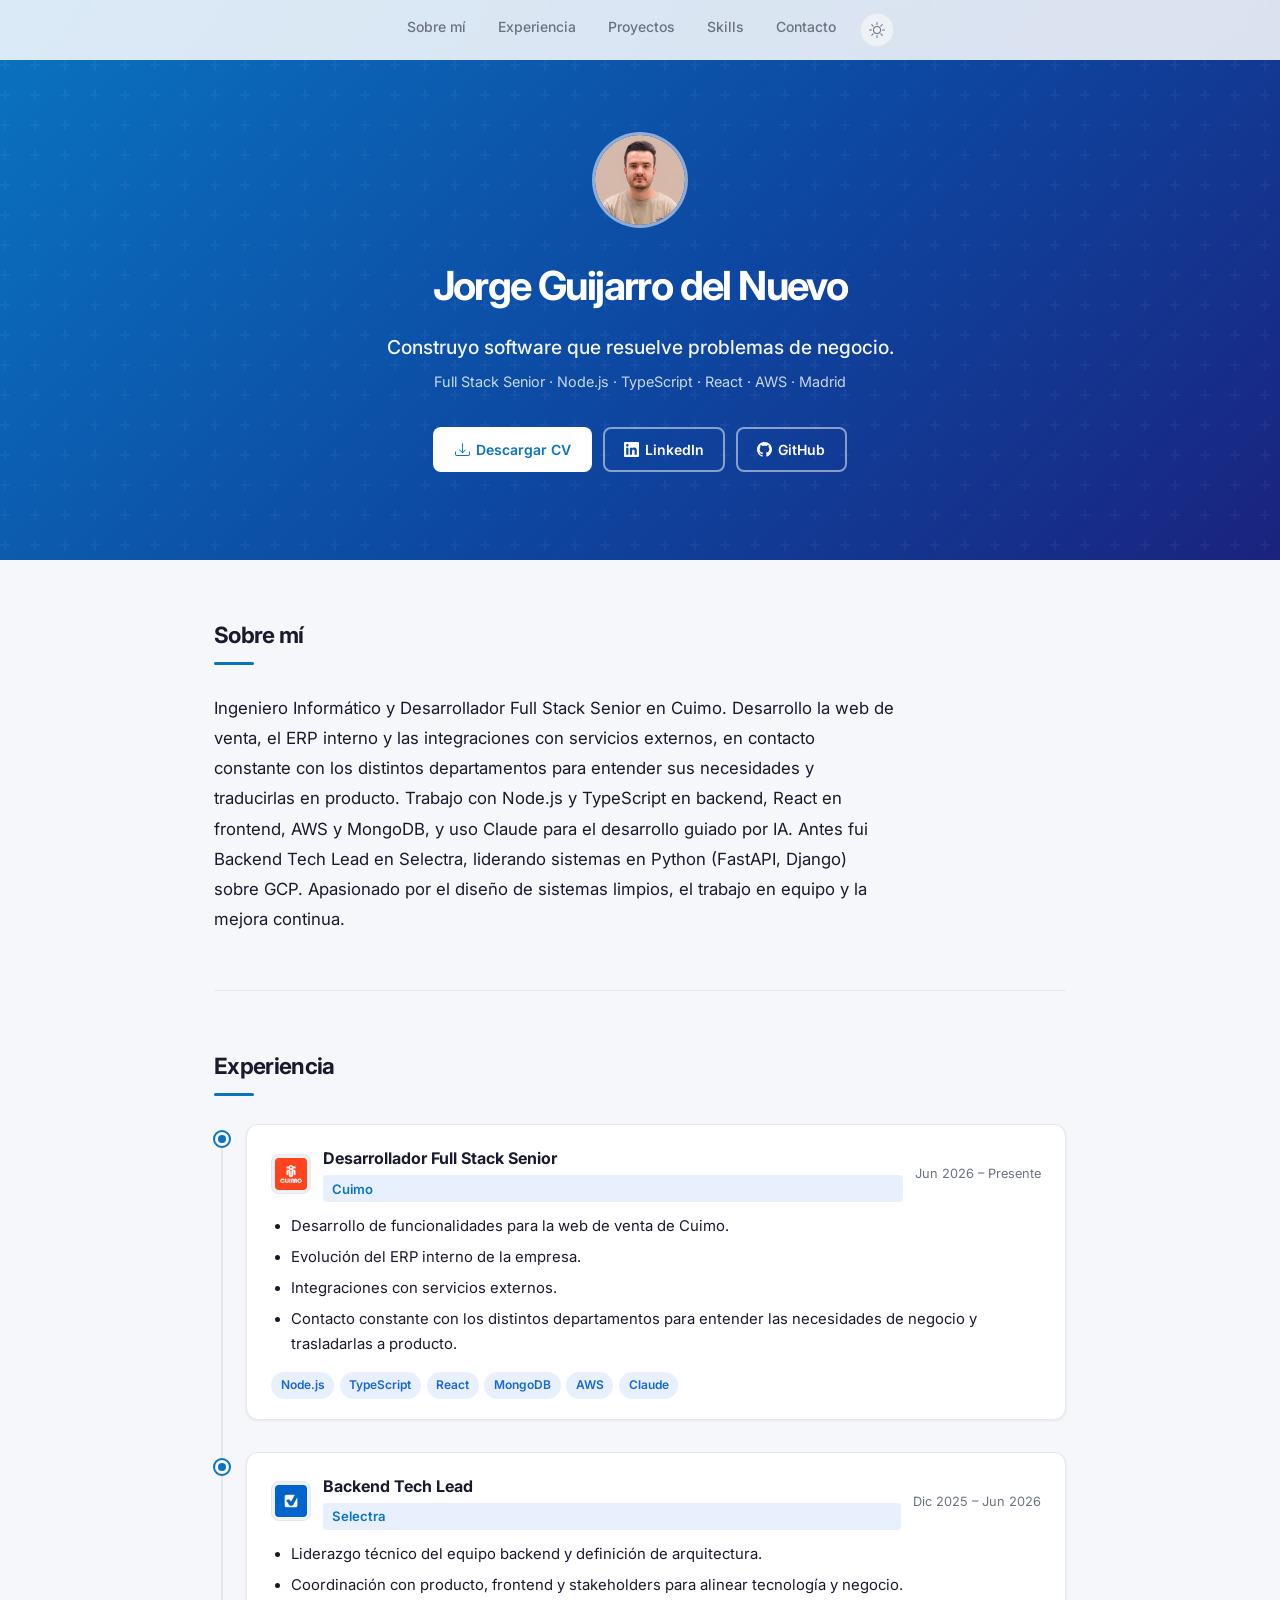
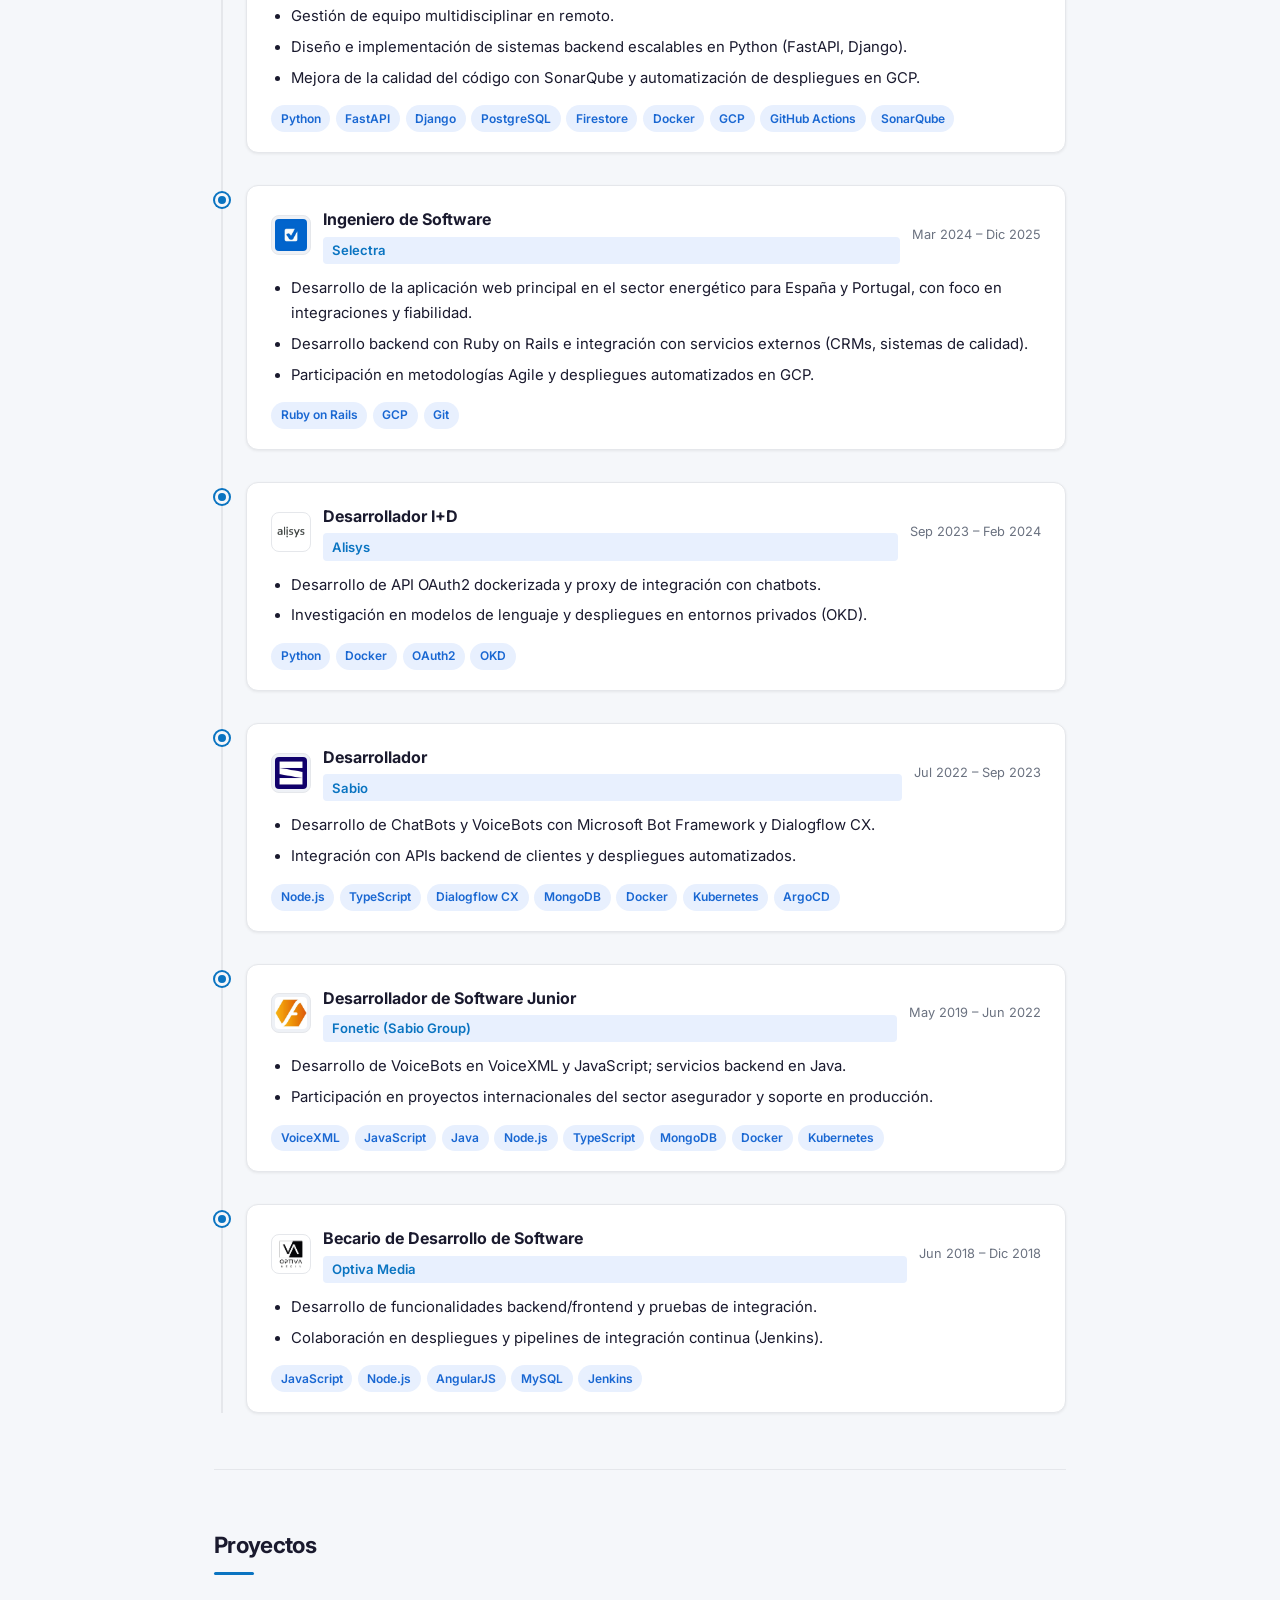
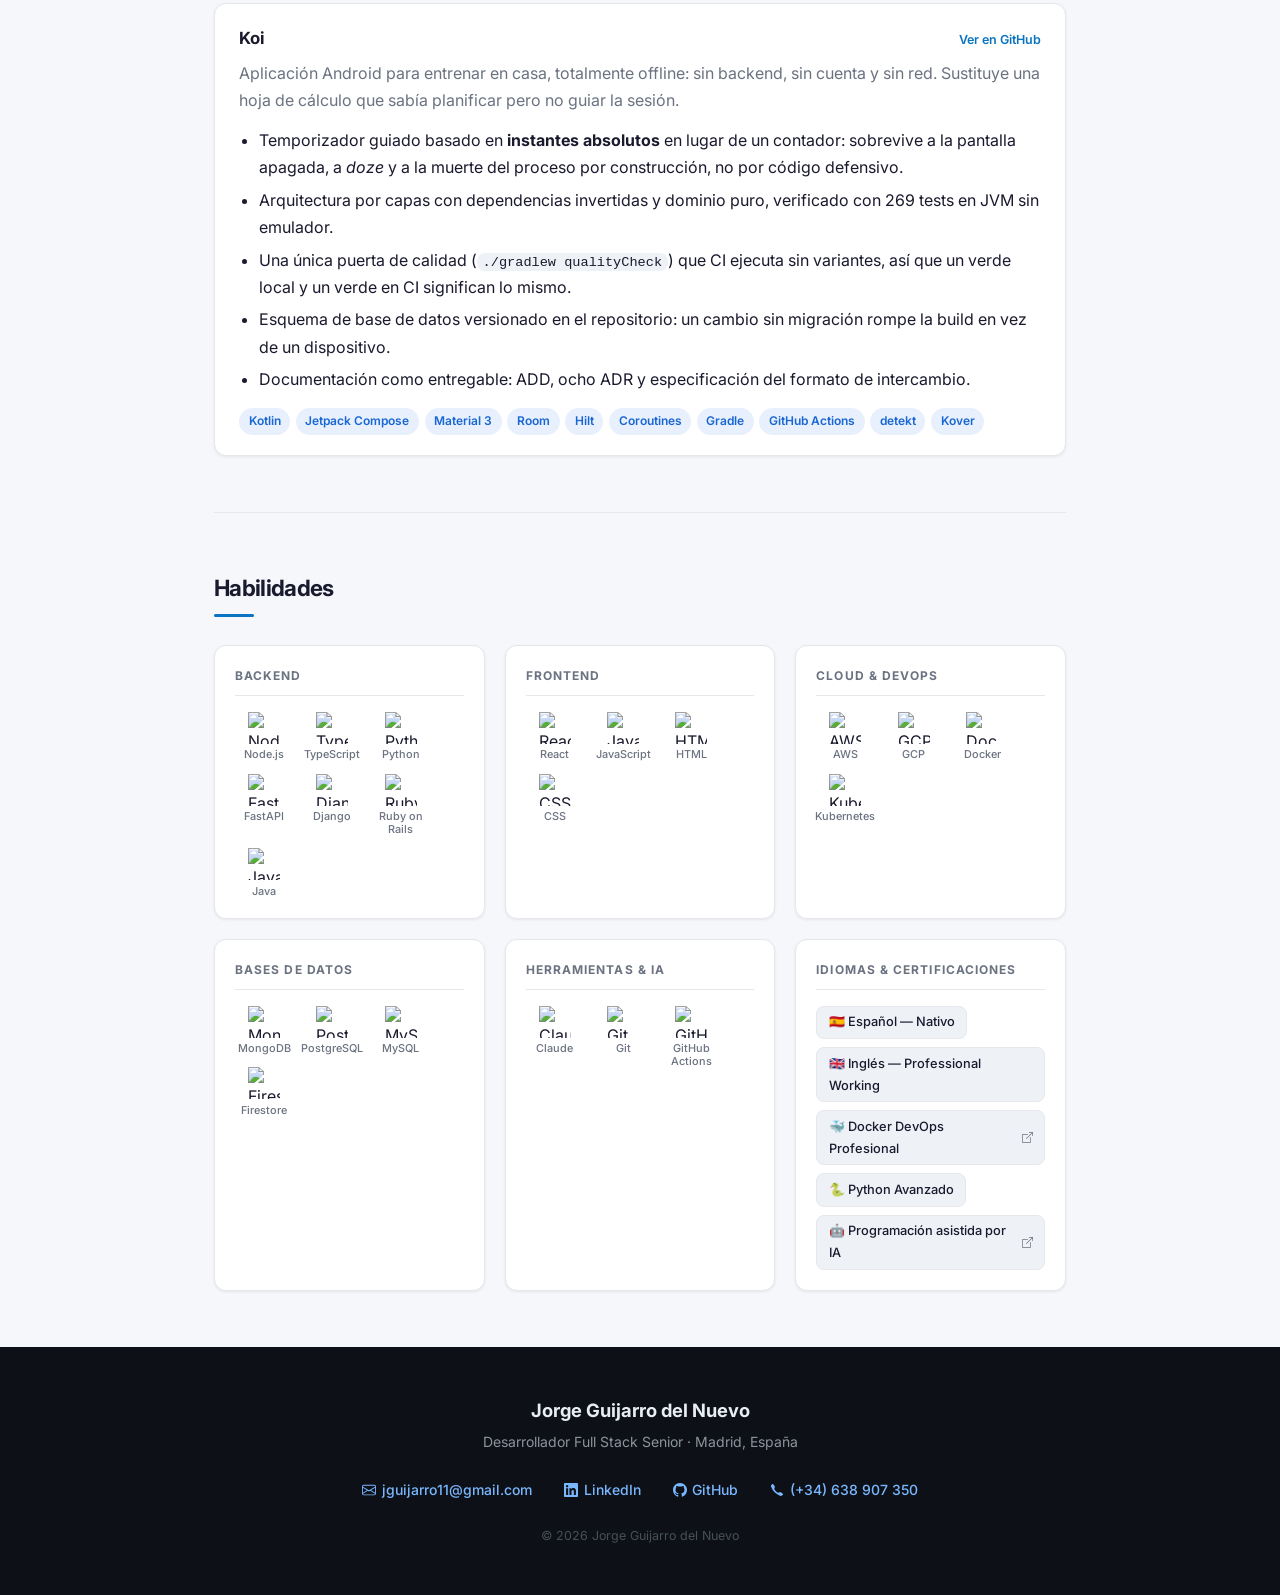
==== commit a236cd18: "feat: link the docker and ai certificates" ====
--- a/index.html
+++ b/index.html
@@ -275,6 +275,14 @@
             <h3>Backend</h3>
             <div class="skill-items">
               <div class="skill-item">
+                <img src="https://cdn.jsdelivr.net/gh/devicons/devicon@v2.16.0/icons/nodejs/nodejs-original.svg" alt="Node.js" width="32" height="32">
+                <span>Node.js</span>
+              </div>
+              <div class="skill-item">
+                <img src="https://cdn.jsdelivr.net/gh/devicons/devicon@v2.16.0/icons/typescript/typescript-original.svg" alt="TypeScript" width="32" height="32">
+                <span>TypeScript</span>
+              </div>
+              <div class="skill-item">
                 <img src="https://cdn.jsdelivr.net/gh/devicons/devicon@v2.16.0/icons/python/python-original.svg" alt="Python" width="32" height="32">
                 <span>Python</span>
               </div>
@@ -291,16 +299,30 @@
                 <span>Ruby on Rails</span>
               </div>
               <div class="skill-item">
-                <img src="https://cdn.jsdelivr.net/gh/devicons/devicon@v2.16.0/icons/nodejs/nodejs-original.svg" alt="Node.js" width="32" height="32">
-                <span>Node.js</span>
-              </div>
-              <div class="skill-item">
                 <img src="https://cdn.jsdelivr.net/gh/devicons/devicon@v2.16.0/icons/java/java-original.svg" alt="Java" width="32" height="32">
                 <span>Java</span>
               </div>
-              <div class="skill-item">
-                <img src="https://cdn.jsdelivr.net/gh/devicons/devicon@v2.16.0/icons/typescript/typescript-original.svg" alt="TypeScript" width="32" height="32">
-                <span>TypeScript</span>
+            </div>
+          </div>
+
+          <div class="skill-category">
+            <h3>Frontend</h3>
+            <div class="skill-items">
+              <div class="skill-item">
+                <img src="https://cdn.jsdelivr.net/gh/devicons/devicon@v2.16.0/icons/react/react-original.svg" alt="React" width="32" height="32">
+                <span>React</span>
+              </div>
+              <div class="skill-item">
+                <img src="https://cdn.jsdelivr.net/gh/devicons/devicon@v2.16.0/icons/javascript/javascript-original.svg" alt="JavaScript" width="32" height="32">
+                <span>JavaScript</span>
+              </div>
+              <div class="skill-item">
+                <img src="https://cdn.jsdelivr.net/gh/devicons/devicon@v2.16.0/icons/html5/html5-original.svg" alt="HTML" width="32" height="32">
+                <span>HTML</span>
+              </div>
+              <div class="skill-item">
+                <img src="https://cdn.jsdelivr.net/gh/devicons/devicon@v2.16.0/icons/css3/css3-original.svg" alt="CSS" width="32" height="32">
+                <span>CSS</span>
               </div>
             </div>
           </div>
@@ -309,6 +331,10 @@
             <h3>Cloud &amp; DevOps</h3>
             <div class="skill-items">
               <div class="skill-item">
+                <img src="https://cdn.jsdelivr.net/gh/devicons/devicon@v2.16.0/icons/amazonwebservices/amazonwebservices-original-wordmark.svg" alt="AWS" width="32" height="32" class="icon-dark">
+                <span>AWS</span>
+              </div>
+              <div class="skill-item">
                 <img src="https://cdn.jsdelivr.net/gh/devicons/devicon@v2.16.0/icons/googlecloud/googlecloud-original.svg" alt="GCP" width="32" height="32">
                 <span>GCP</span>
               </div>
@@ -319,14 +345,6 @@
               <div class="skill-item">
                 <img src="https://cdn.jsdelivr.net/gh/devicons/devicon@v2.16.0/icons/kubernetes/kubernetes-plain.svg" alt="Kubernetes" width="32" height="32">
                 <span>Kubernetes</span>
-              </div>
-              <div class="skill-item">
-                <img src="https://cdn.jsdelivr.net/gh/devicons/devicon@v2.16.0/icons/github/github-original.svg" alt="GitHub Actions" width="32" height="32" class="icon-dark">
-                <span>GitHub Actions</span>
-              </div>
-              <div class="skill-item">
-                <img src="https://cdn.jsdelivr.net/gh/devicons/devicon@v2.16.0/icons/git/git-original.svg" alt="Git" width="32" height="32">
-                <span>Git</span>
               </div>
             </div>
           </div>
@@ -335,20 +353,38 @@
             <h3>Bases de datos</h3>
             <div class="skill-items">
               <div class="skill-item">
+                <img src="https://cdn.jsdelivr.net/gh/devicons/devicon@v2.16.0/icons/mongodb/mongodb-original.svg" alt="MongoDB" width="32" height="32">
+                <span>MongoDB</span>
+              </div>
+              <div class="skill-item">
                 <img src="https://cdn.jsdelivr.net/gh/devicons/devicon@v2.16.0/icons/postgresql/postgresql-original.svg" alt="PostgreSQL" width="32" height="32">
                 <span>PostgreSQL</span>
               </div>
               <div class="skill-item">
-                <img src="https://cdn.jsdelivr.net/gh/devicons/devicon@v2.16.0/icons/mongodb/mongodb-original.svg" alt="MongoDB" width="32" height="32">
-                <span>MongoDB</span>
-              </div>
-              <div class="skill-item">
                 <img src="https://cdn.jsdelivr.net/gh/devicons/devicon@v2.16.0/icons/mysql/mysql-original.svg" alt="MySQL" width="32" height="32">
                 <span>MySQL</span>
               </div>
               <div class="skill-item">
                 <img src="https://cdn.jsdelivr.net/gh/devicons/devicon@v2.16.0/icons/firebase/firebase-plain.svg" alt="Firestore" width="32" height="32">
                 <span>Firestore</span>
+              </div>
+            </div>
+          </div>
+
+          <div class="skill-category">
+            <h3>Herramientas &amp; IA</h3>
+            <div class="skill-items">
+              <div class="skill-item">
+                <img src="https://cdn.simpleicons.org/claude/D97757" alt="Claude" width="32" height="32">
+                <span>Claude</span>
+              </div>
+              <div class="skill-item">
+                <img src="https://cdn.jsdelivr.net/gh/devicons/devicon@v2.16.0/icons/git/git-original.svg" alt="Git" width="32" height="32">
+                <span>Git</span>
+              </div>
+              <div class="skill-item">
+                <img src="https://cdn.jsdelivr.net/gh/devicons/devicon@v2.16.0/icons/github/github-original.svg" alt="GitHub Actions" width="32" height="32" class="icon-dark">
+                <span>GitHub Actions</span>
               </div>
             </div>
           </div>
@@ -358,9 +394,9 @@
             <div class="cert-list">
               <span class="cert-badge">🇪🇸 Español — Nativo</span>
               <span class="cert-badge">🇬🇧 Inglés — Professional Working</span>
-              <span class="cert-badge">🐳 Docker DevOps Profesional</span>
+              <a class="cert-badge cert-link" href="https://openwebinars.net/cert/zMyRD" target="_blank" rel="noopener noreferrer">🐳 Docker DevOps Profesional <svg class="cert-ext" xmlns="http://www.w3.org/2000/svg" width="11" height="11" fill="currentColor" viewBox="0 0 16 16" aria-hidden="true"><path d="M8.636 3.5a.5.5 0 0 0-.5-.5H1.5A1.5 1.5 0 0 0 0 4.5v10A1.5 1.5 0 0 0 1.5 16h10a1.5 1.5 0 0 0 1.5-1.5V7.864a.5.5 0 0 0-1 0V14.5a.5.5 0 0 1-.5.5h-10a.5.5 0 0 1-.5-.5v-10a.5.5 0 0 1 .5-.5h6.636a.5.5 0 0 0 .5-.5z"/><path d="M16 .5a.5.5 0 0 0-.5-.5h-5a.5.5 0 0 0 0 1h3.793L6.146 9.146a.5.5 0 1 0 .708.708L15 1.707V5.5a.5.5 0 0 0 1 0v-5z"/></svg></a>
               <span class="cert-badge">🐍 Python Avanzado</span>
-              <span class="cert-badge">🤖 Programación asistida por IA</span>
+              <a class="cert-badge cert-link" href="https://cursos.trainingit.es/mod/customcert/verify_certificate.php?code=z9a7N7usFl" target="_blank" rel="noopener noreferrer">🤖 Programación asistida por IA <svg class="cert-ext" xmlns="http://www.w3.org/2000/svg" width="11" height="11" fill="currentColor" viewBox="0 0 16 16" aria-hidden="true"><path d="M8.636 3.5a.5.5 0 0 0-.5-.5H1.5A1.5 1.5 0 0 0 0 4.5v10A1.5 1.5 0 0 0 1.5 16h10a1.5 1.5 0 0 0 1.5-1.5V7.864a.5.5 0 0 0-1 0V14.5a.5.5 0 0 1-.5.5h-10a.5.5 0 0 1-.5-.5v-10a.5.5 0 0 1 .5-.5h6.636a.5.5 0 0 0 .5-.5z"/><path d="M16 .5a.5.5 0 0 0-.5-.5h-5a.5.5 0 0 0 0 1h3.793L6.146 9.146a.5.5 0 1 0 .708.708L15 1.707V5.5a.5.5 0 0 0 1 0v-5z"/></svg></a>
             </div>
           </div>
 
--- a/assets/style.css
+++ b/assets/style.css
@@ -562,6 +562,18 @@
   border-radius: var(--radius-sm);
 }
 
+.cert-link {
+  display: inline-flex;
+  align-items: center;
+  gap: 0.35rem;
+  transition: border-color var(--ease), color var(--ease);
+}
+.cert-link:hover {
+  border-color: var(--accent);
+  color: var(--accent);
+}
+.cert-ext { flex-shrink: 0; opacity: 0.6; }
+
 /* =============================================
    FOOTER / CONTACT
    ============================================= */
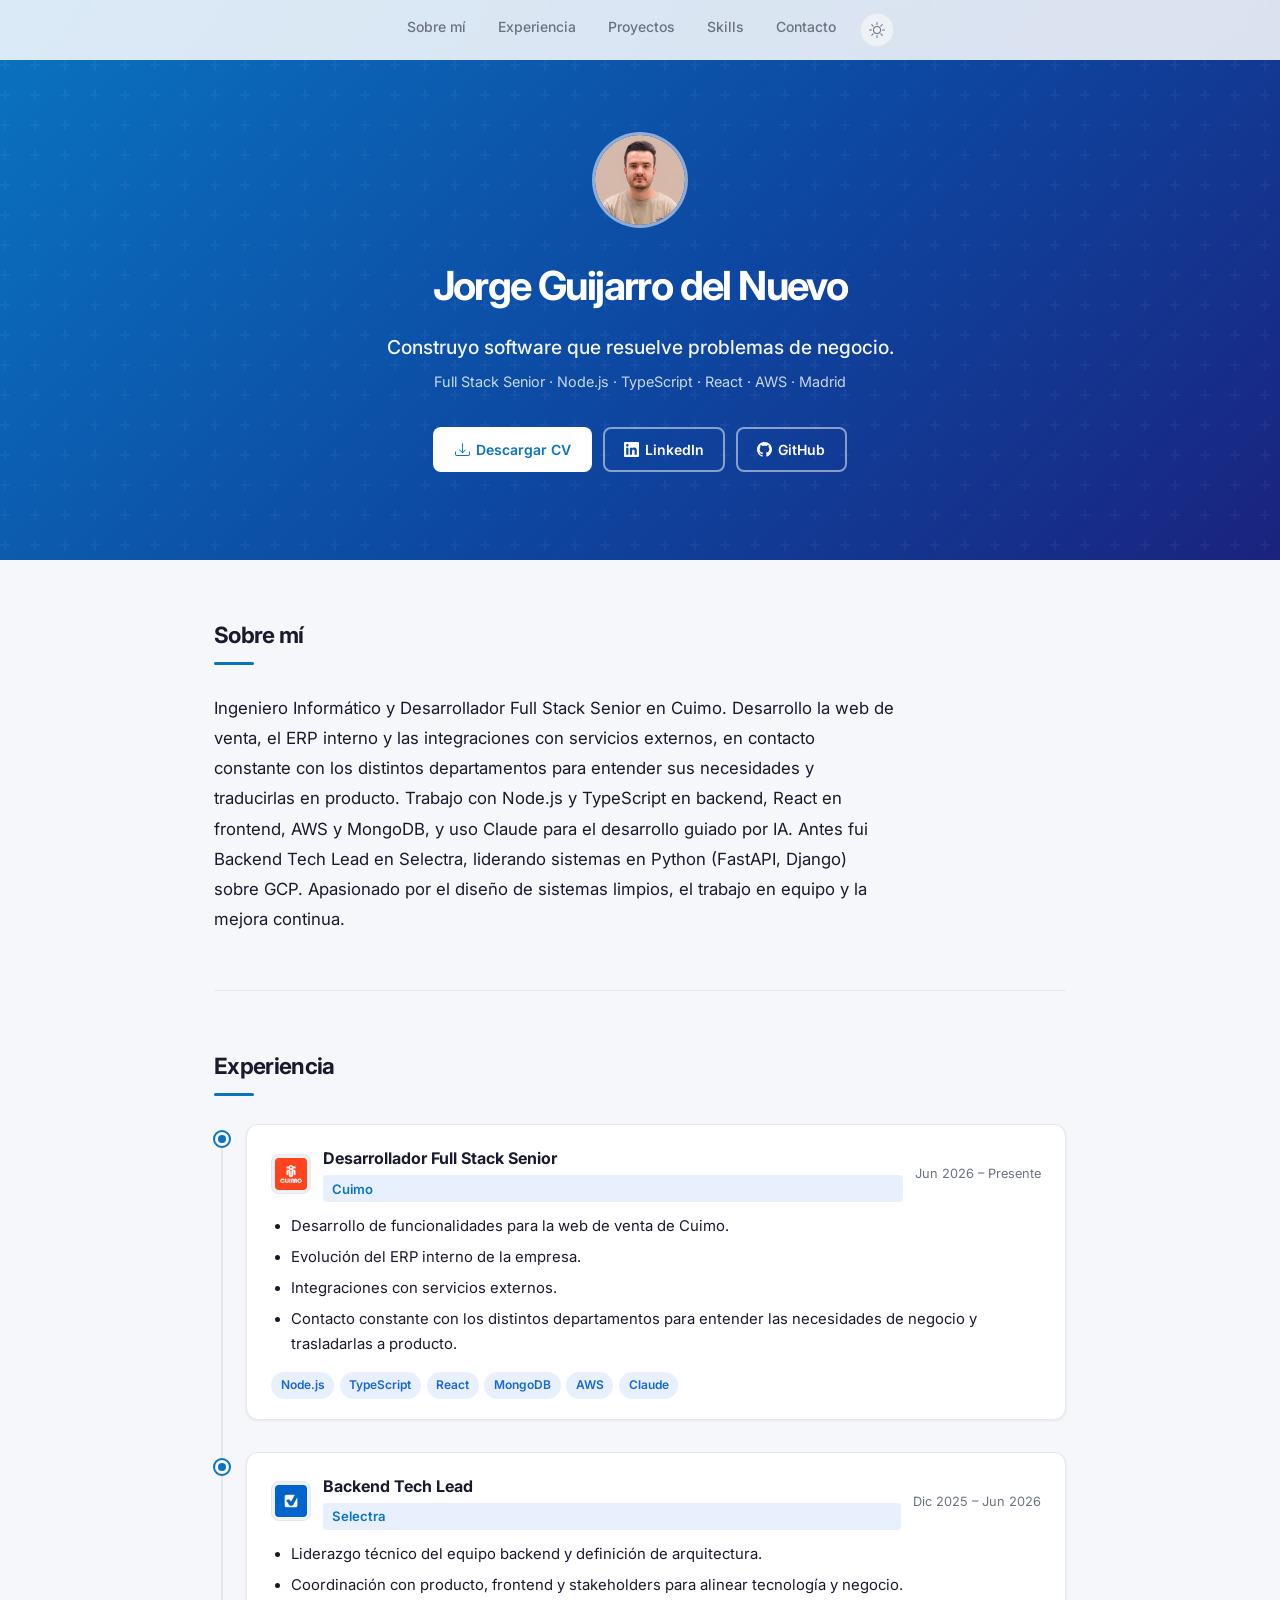
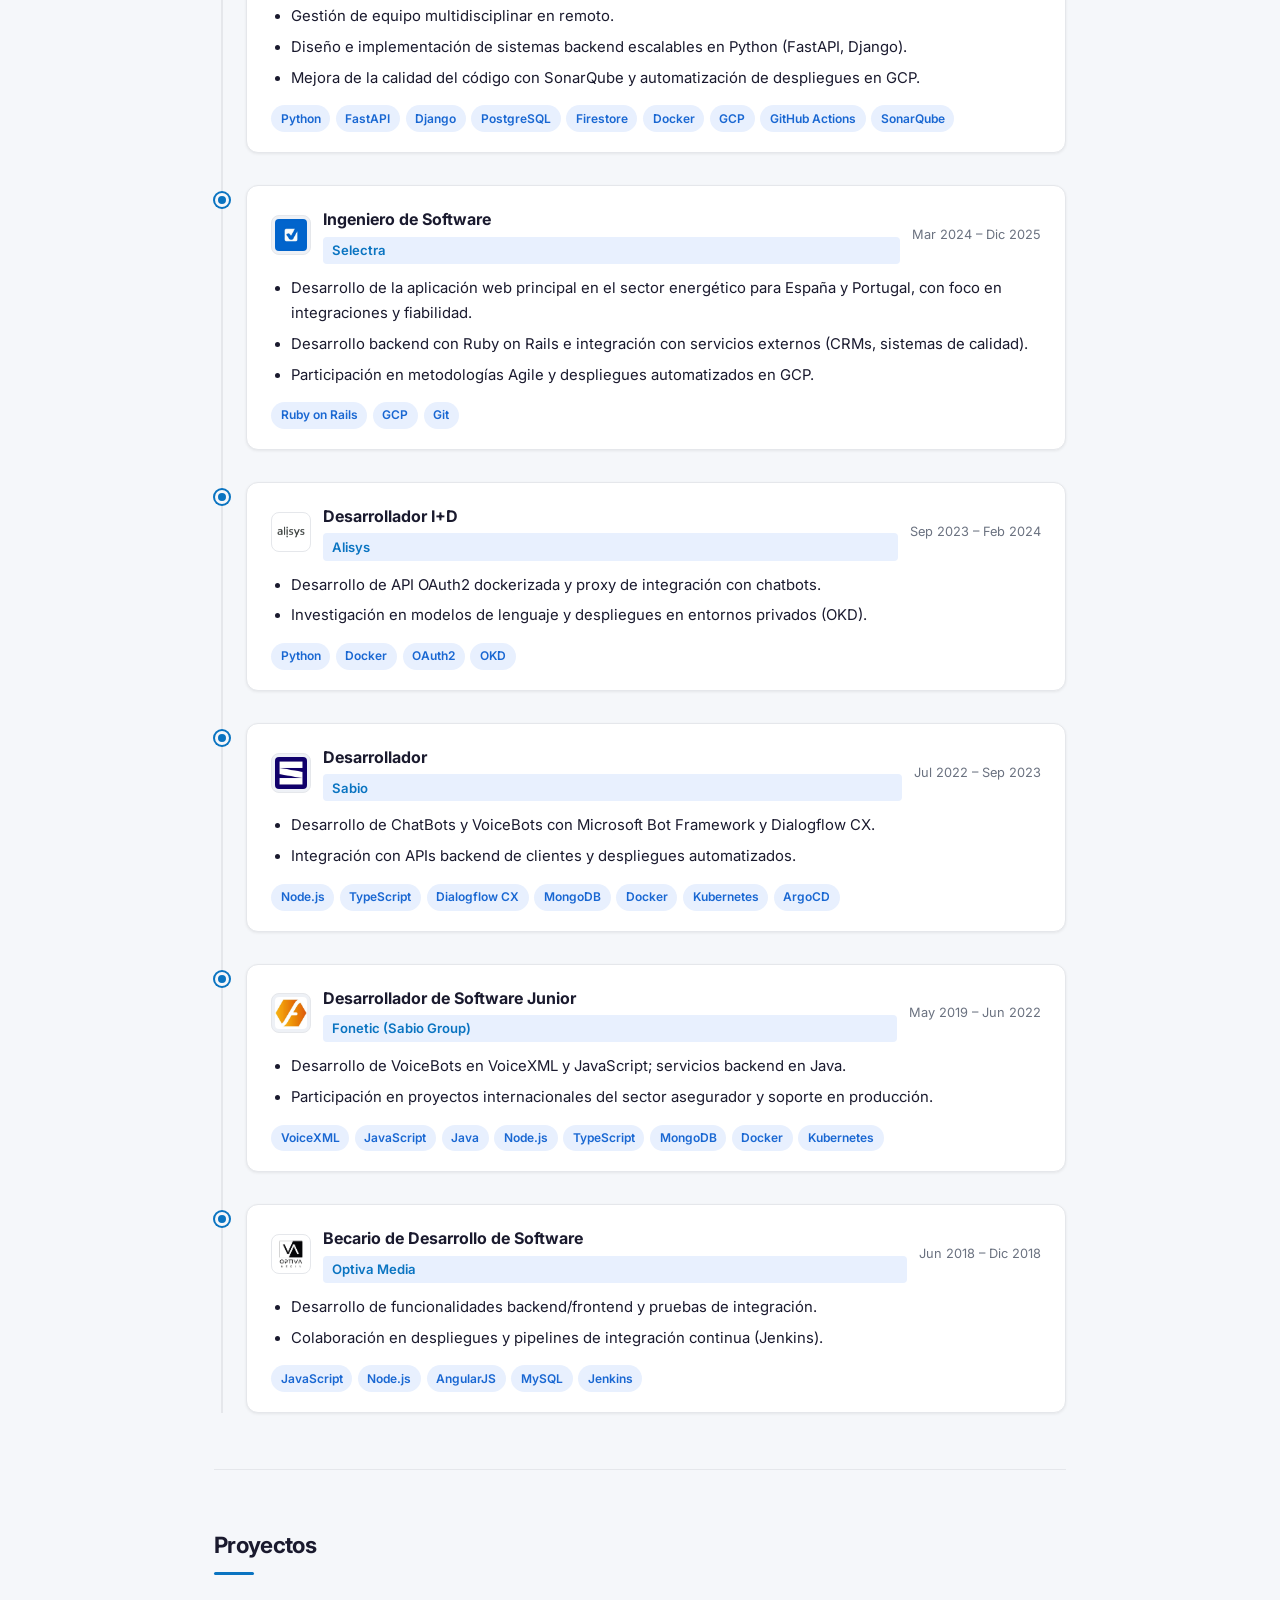
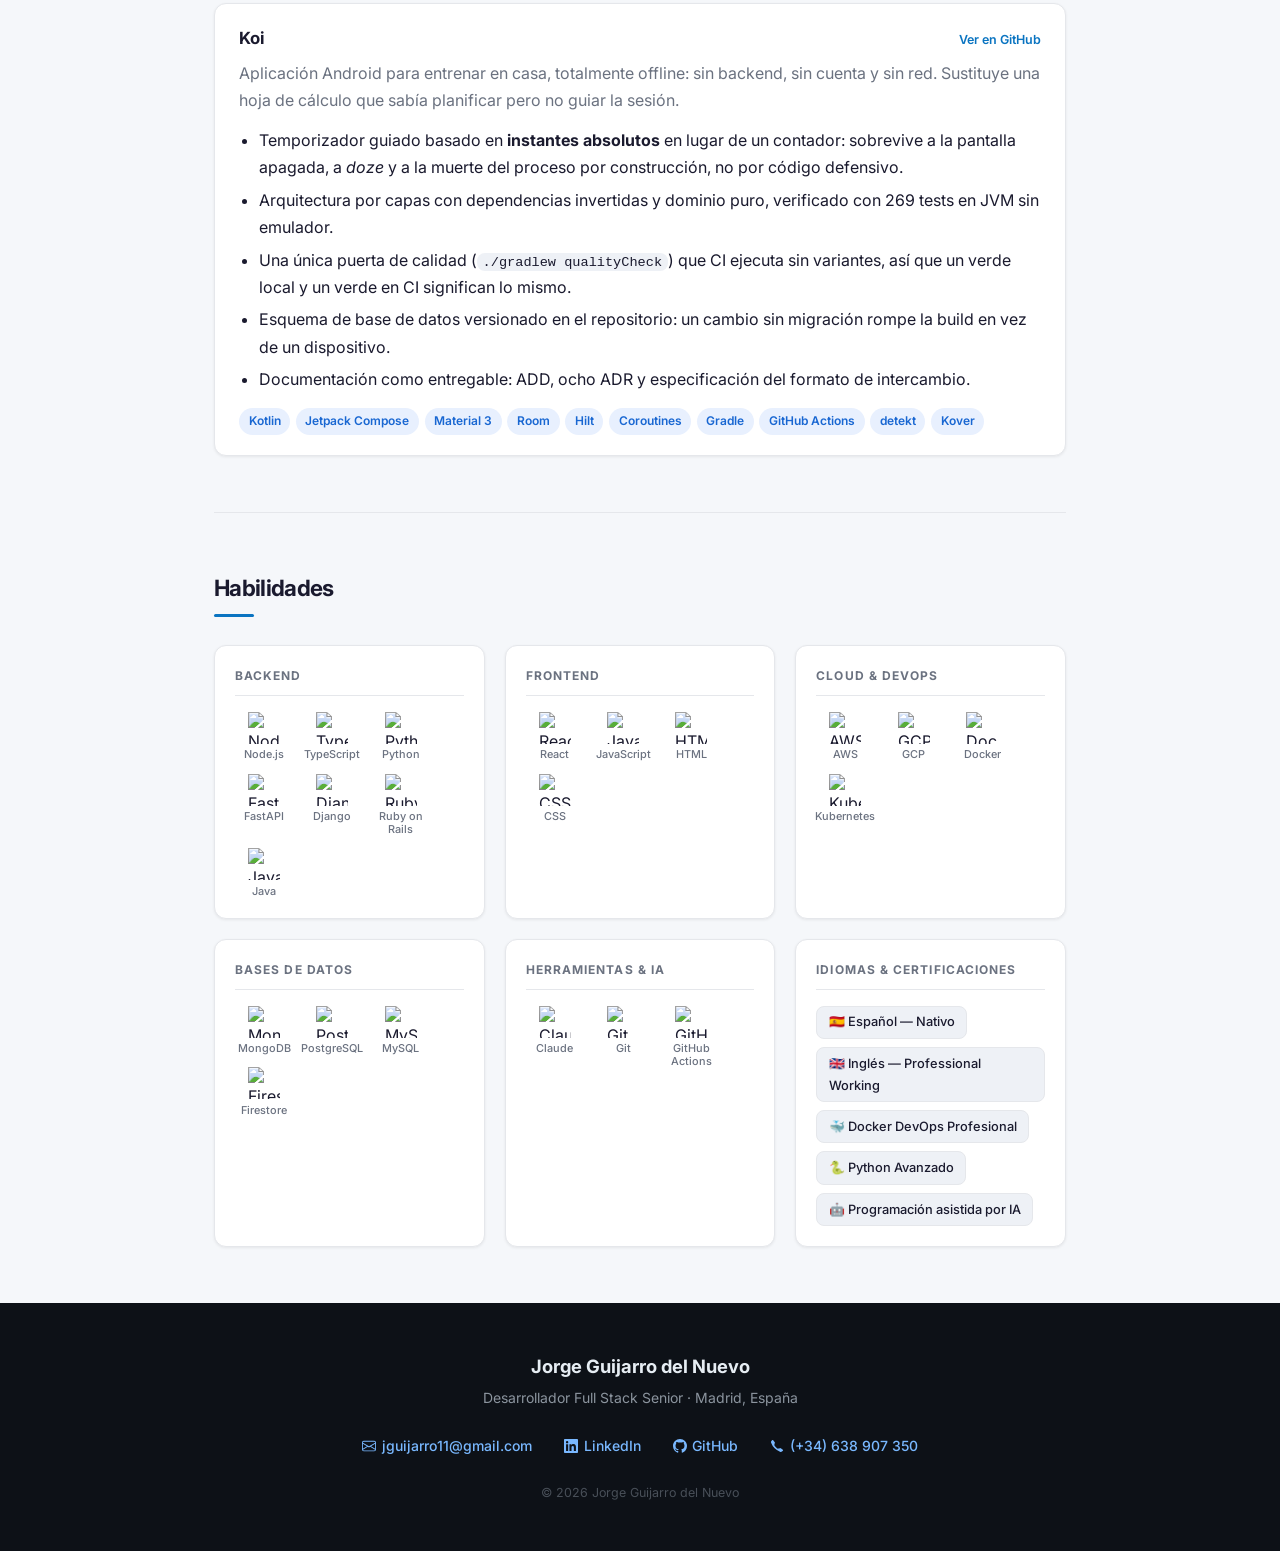
==== commit 32889adc: "feat: reorganise the skills by area" ====
--- a/index.html
+++ b/index.html
@@ -394,9 +394,9 @@
             <div class="cert-list">
               <span class="cert-badge">🇪🇸 Español — Nativo</span>
               <span class="cert-badge">🇬🇧 Inglés — Professional Working</span>
-              <a class="cert-badge cert-link" href="https://openwebinars.net/cert/zMyRD" target="_blank" rel="noopener noreferrer">🐳 Docker DevOps Profesional <svg class="cert-ext" xmlns="http://www.w3.org/2000/svg" width="11" height="11" fill="currentColor" viewBox="0 0 16 16" aria-hidden="true"><path d="M8.636 3.5a.5.5 0 0 0-.5-.5H1.5A1.5 1.5 0 0 0 0 4.5v10A1.5 1.5 0 0 0 1.5 16h10a1.5 1.5 0 0 0 1.5-1.5V7.864a.5.5 0 0 0-1 0V14.5a.5.5 0 0 1-.5.5h-10a.5.5 0 0 1-.5-.5v-10a.5.5 0 0 1 .5-.5h6.636a.5.5 0 0 0 .5-.5z"/><path d="M16 .5a.5.5 0 0 0-.5-.5h-5a.5.5 0 0 0 0 1h3.793L6.146 9.146a.5.5 0 1 0 .708.708L15 1.707V5.5a.5.5 0 0 0 1 0v-5z"/></svg></a>
+              <span class="cert-badge">🐳 Docker DevOps Profesional</span>
               <span class="cert-badge">🐍 Python Avanzado</span>
-              <a class="cert-badge cert-link" href="https://cursos.trainingit.es/mod/customcert/verify_certificate.php?code=z9a7N7usFl" target="_blank" rel="noopener noreferrer">🤖 Programación asistida por IA <svg class="cert-ext" xmlns="http://www.w3.org/2000/svg" width="11" height="11" fill="currentColor" viewBox="0 0 16 16" aria-hidden="true"><path d="M8.636 3.5a.5.5 0 0 0-.5-.5H1.5A1.5 1.5 0 0 0 0 4.5v10A1.5 1.5 0 0 0 1.5 16h10a1.5 1.5 0 0 0 1.5-1.5V7.864a.5.5 0 0 0-1 0V14.5a.5.5 0 0 1-.5.5h-10a.5.5 0 0 1-.5-.5v-10a.5.5 0 0 1 .5-.5h6.636a.5.5 0 0 0 .5-.5z"/><path d="M16 .5a.5.5 0 0 0-.5-.5h-5a.5.5 0 0 0 0 1h3.793L6.146 9.146a.5.5 0 1 0 .708.708L15 1.707V5.5a.5.5 0 0 0 1 0v-5z"/></svg></a>
+              <span class="cert-badge">🤖 Programación asistida por IA</span>
             </div>
           </div>
 
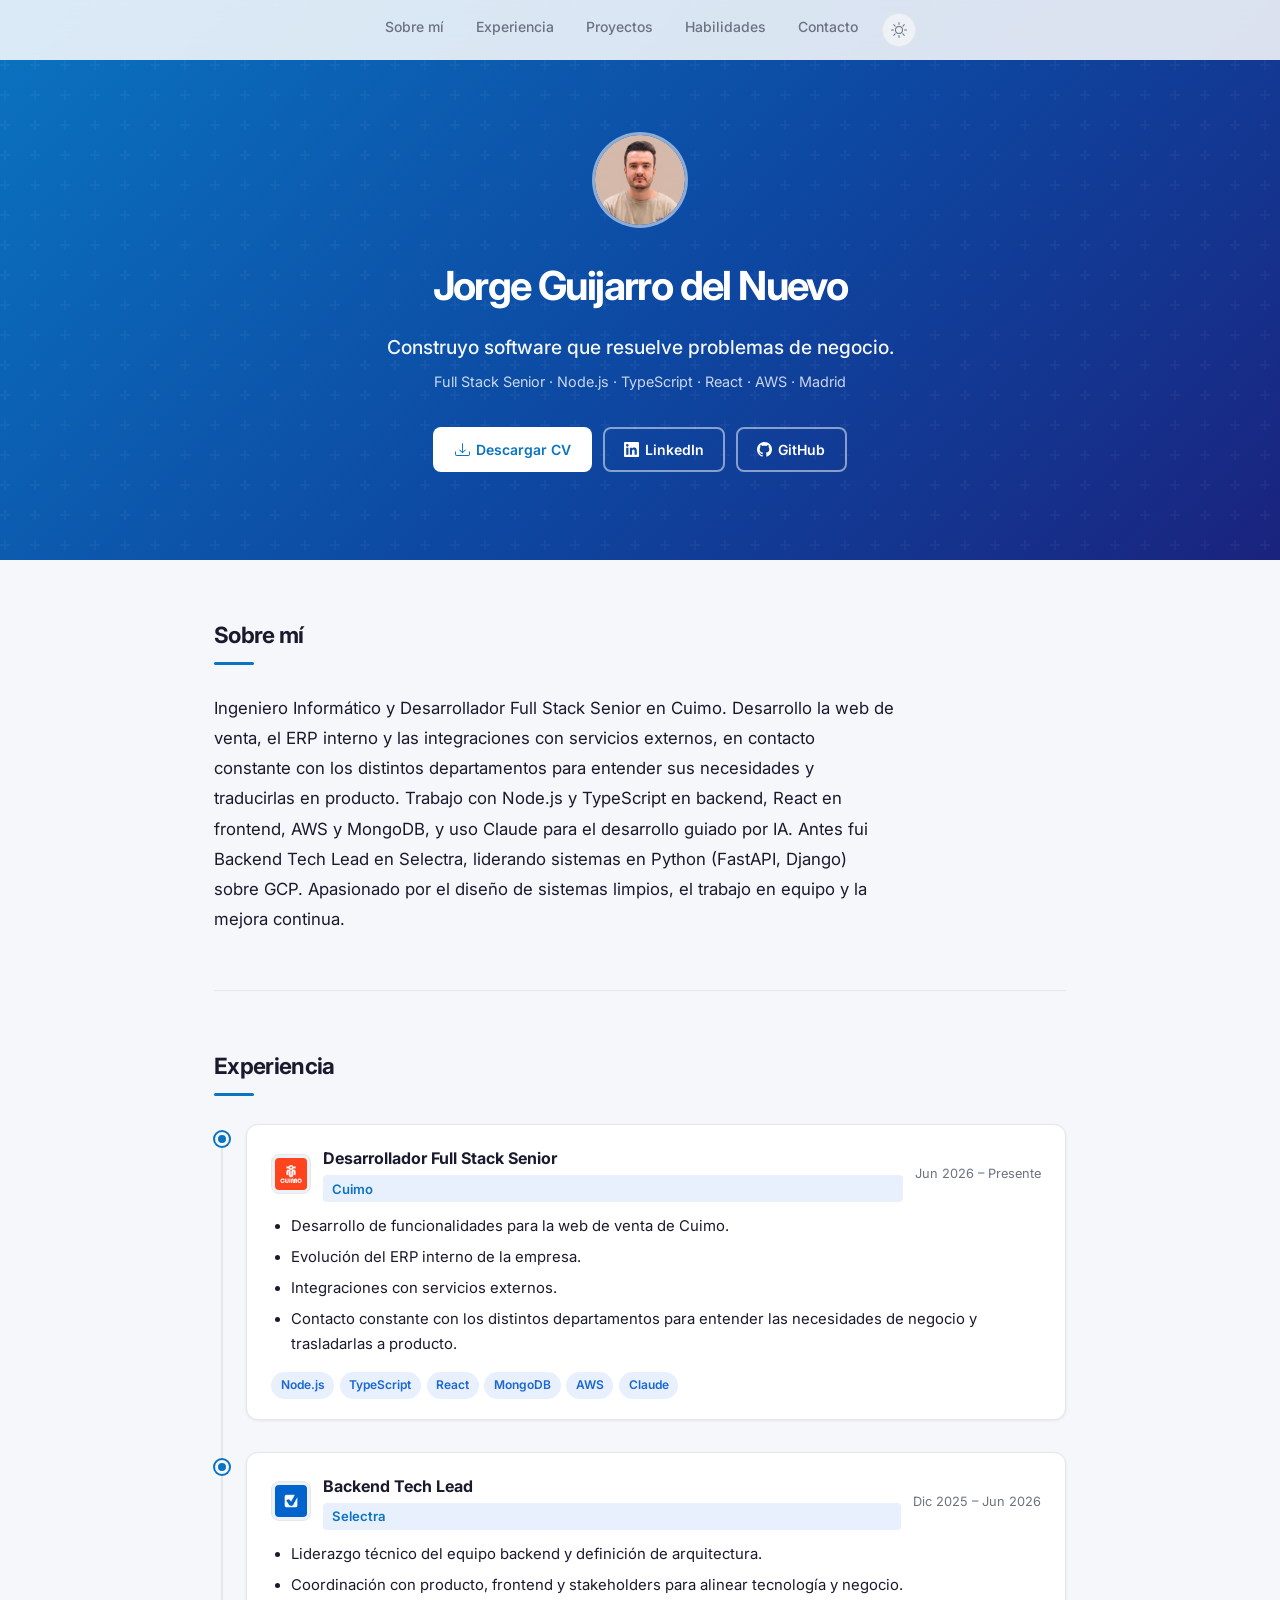
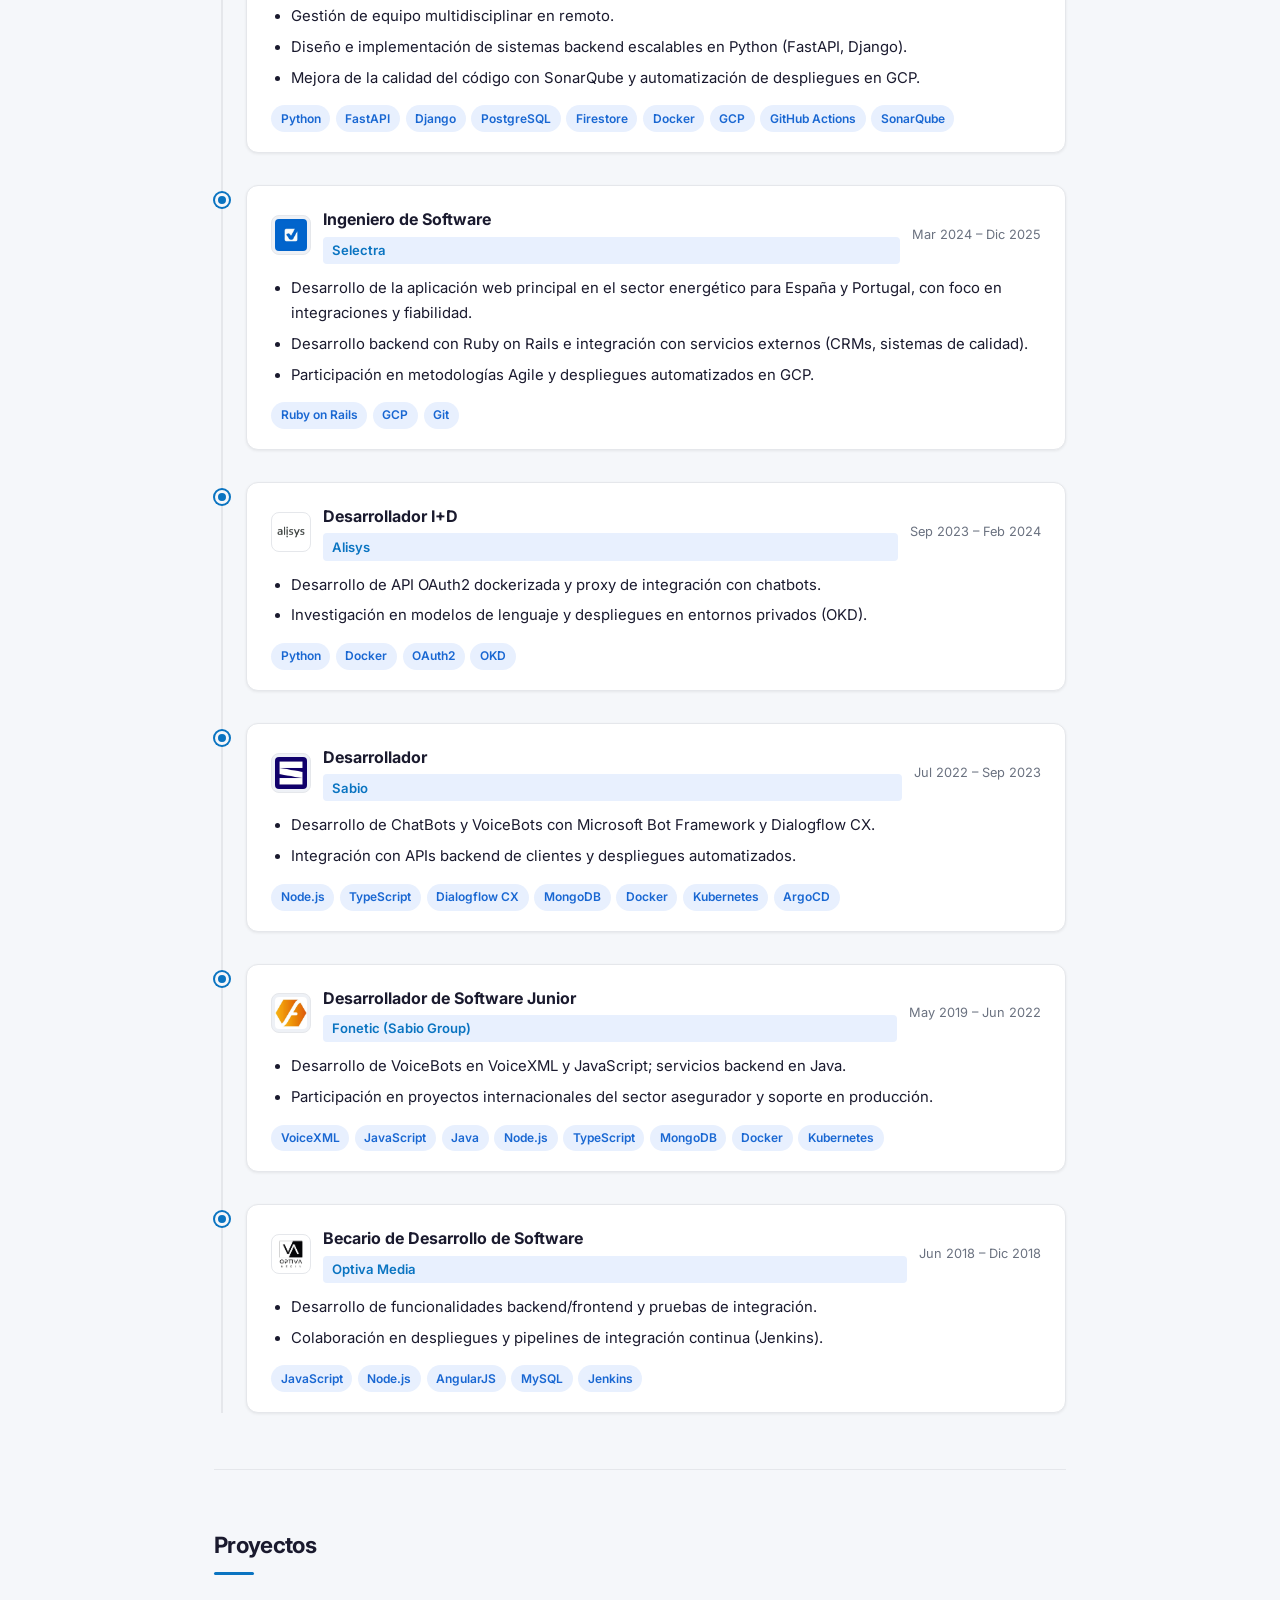
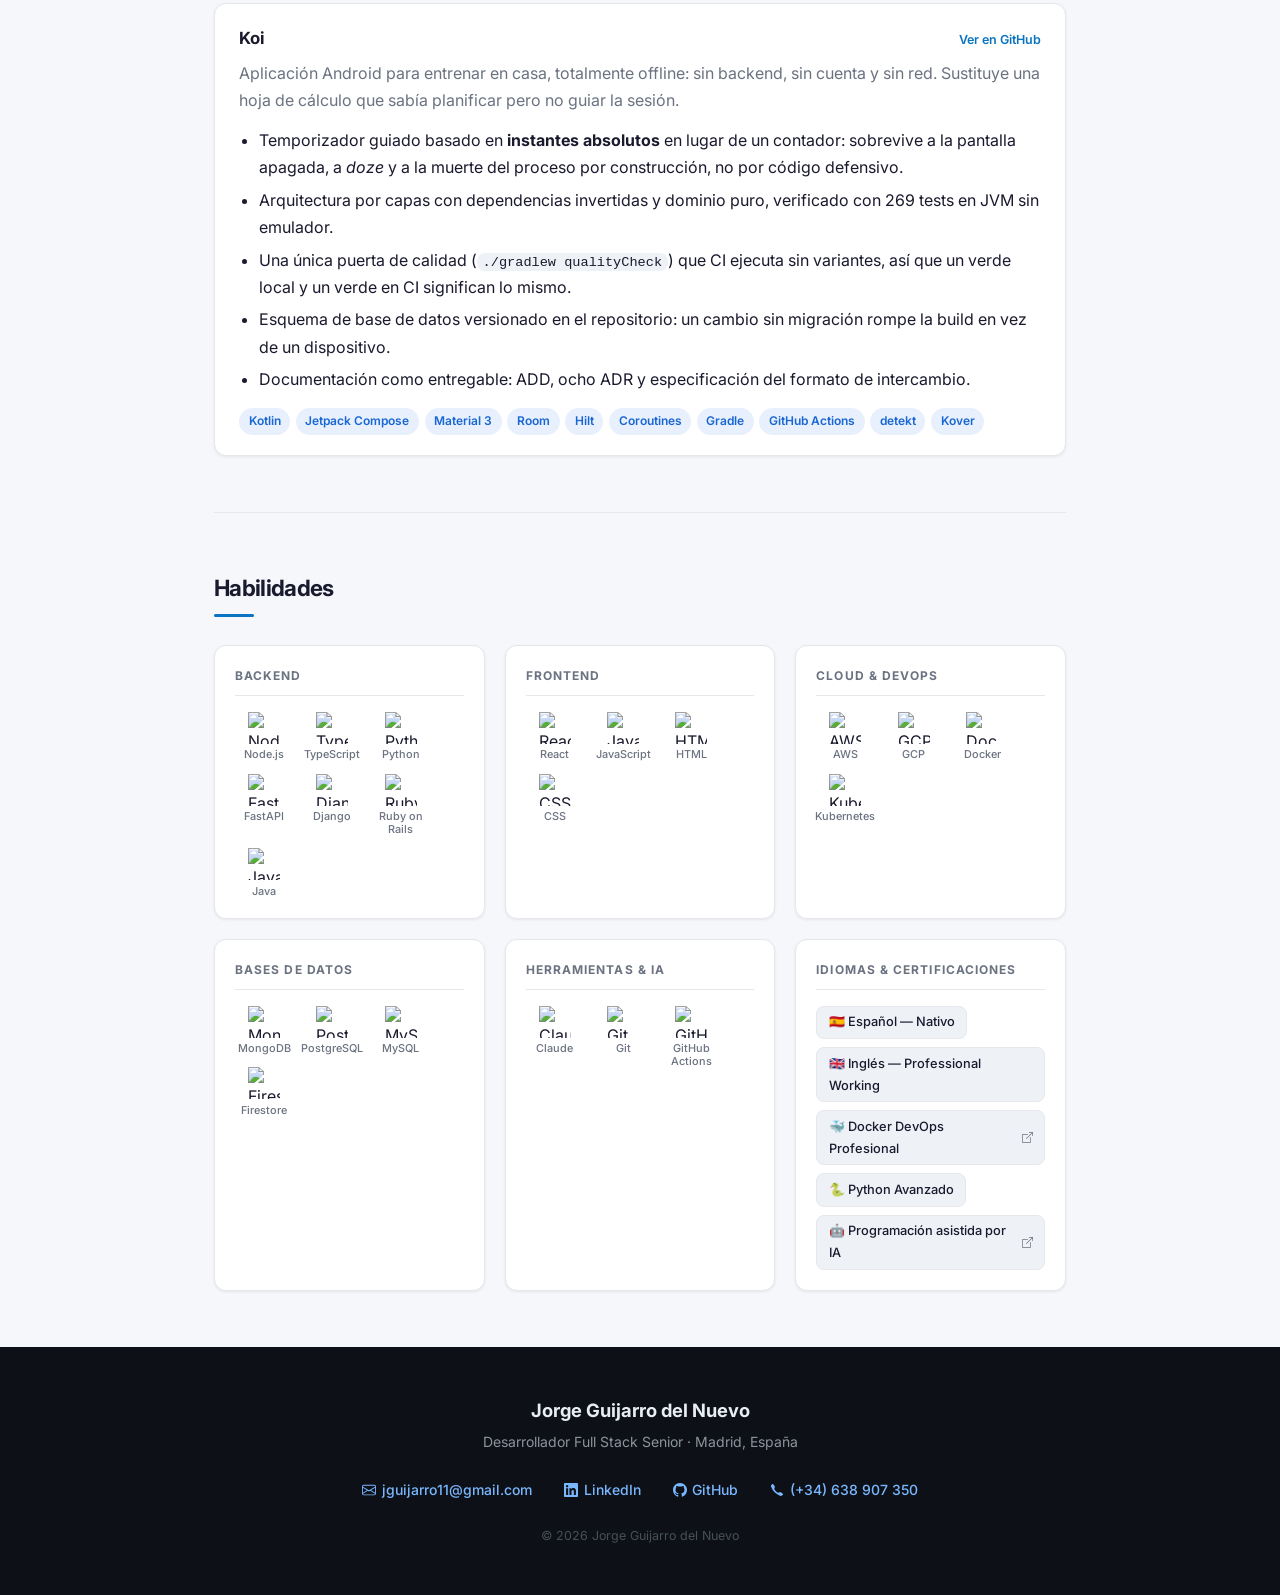
==== commit fcdd6b37: "feat: rename the skills link and fit the navbar on small phones" ====
--- a/index.html
+++ b/index.html
@@ -25,7 +25,7 @@
           <li><a href="#about">Sobre mí</a></li>
           <li><a href="#experience">Experiencia</a></li>
           <li><a href="#projects">Proyectos</a></li>
-          <li><a href="#skills">Skills</a></li>
+          <li><a href="#skills">Habilidades</a></li>
           <li><a href="#contact">Contacto</a></li>
         </ul>
         <button class="theme-btn" id="themeBtn" aria-label="Cambiar modo claro/oscuro">
@@ -394,9 +394,9 @@
             <div class="cert-list">
               <span class="cert-badge">🇪🇸 Español — Nativo</span>
               <span class="cert-badge">🇬🇧 Inglés — Professional Working</span>
-              <span class="cert-badge">🐳 Docker DevOps Profesional</span>
+              <a class="cert-badge cert-link" href="https://openwebinars.net/cert/zMyRD" target="_blank" rel="noopener noreferrer">🐳 Docker DevOps Profesional <svg class="cert-ext" xmlns="http://www.w3.org/2000/svg" width="11" height="11" fill="currentColor" viewBox="0 0 16 16" aria-hidden="true"><path d="M8.636 3.5a.5.5 0 0 0-.5-.5H1.5A1.5 1.5 0 0 0 0 4.5v10A1.5 1.5 0 0 0 1.5 16h10a1.5 1.5 0 0 0 1.5-1.5V7.864a.5.5 0 0 0-1 0V14.5a.5.5 0 0 1-.5.5h-10a.5.5 0 0 1-.5-.5v-10a.5.5 0 0 1 .5-.5h6.636a.5.5 0 0 0 .5-.5z"/><path d="M16 .5a.5.5 0 0 0-.5-.5h-5a.5.5 0 0 0 0 1h3.793L6.146 9.146a.5.5 0 1 0 .708.708L15 1.707V5.5a.5.5 0 0 0 1 0v-5z"/></svg></a>
               <span class="cert-badge">🐍 Python Avanzado</span>
-              <span class="cert-badge">🤖 Programación asistida por IA</span>
+              <a class="cert-badge cert-link" href="https://cursos.trainingit.es/mod/customcert/verify_certificate.php?code=z9a7N7usFl" target="_blank" rel="noopener noreferrer">🤖 Programación asistida por IA <svg class="cert-ext" xmlns="http://www.w3.org/2000/svg" width="11" height="11" fill="currentColor" viewBox="0 0 16 16" aria-hidden="true"><path d="M8.636 3.5a.5.5 0 0 0-.5-.5H1.5A1.5 1.5 0 0 0 0 4.5v10A1.5 1.5 0 0 0 1.5 16h10a1.5 1.5 0 0 0 1.5-1.5V7.864a.5.5 0 0 0-1 0V14.5a.5.5 0 0 1-.5.5h-10a.5.5 0 0 1-.5-.5v-10a.5.5 0 0 1 .5-.5h6.636a.5.5 0 0 0 .5-.5z"/><path d="M16 .5a.5.5 0 0 0-.5-.5h-5a.5.5 0 0 0 0 1h3.793L6.146 9.146a.5.5 0 1 0 .708.708L15 1.707V5.5a.5.5 0 0 0 1 0v-5z"/></svg></a>
             </div>
           </div>
 
--- a/assets/style.css
+++ b/assets/style.css
@@ -138,6 +138,7 @@
 
 .nav-links a {
   position: relative;
+  white-space: nowrap;
   color: var(--text-muted);
   font-size: 0.875rem;
   font-weight: 500;
@@ -284,6 +285,25 @@
   flex-wrap: wrap;
 }
 
+/* 404 */
+.hero--fullscreen {
+  min-height: 100vh;
+  display: flex;
+  align-items: center;
+  justify-content: center;
+  padding: 3rem 0;
+}
+.hero--fullscreen .hero-tagline { margin-bottom: 2rem; }
+
+.hero-code {
+  font-size: clamp(4rem, 14vw, 7rem);
+  font-weight: 700;
+  line-height: 1;
+  letter-spacing: -0.04em;
+  opacity: 0.9;
+  margin-bottom: 0.75rem;
+}
+
 /* Buttons */
 .btn {
   display: inline-flex;
@@ -652,8 +672,10 @@
    ============================================= */
 @media (max-width: 640px) {
   /* Navbar */
-  .nav-links { gap: 1rem; }
-  .nav-links a { font-size: 0.78rem; }
+  .nav-container { padding: 0 1rem; }
+  .nav-right { gap: 0.6rem; }
+  .nav-links { gap: 0.55rem; }
+  .nav-links a { font-size: 0.72rem; }
 
   /* Hero */
   .hero {
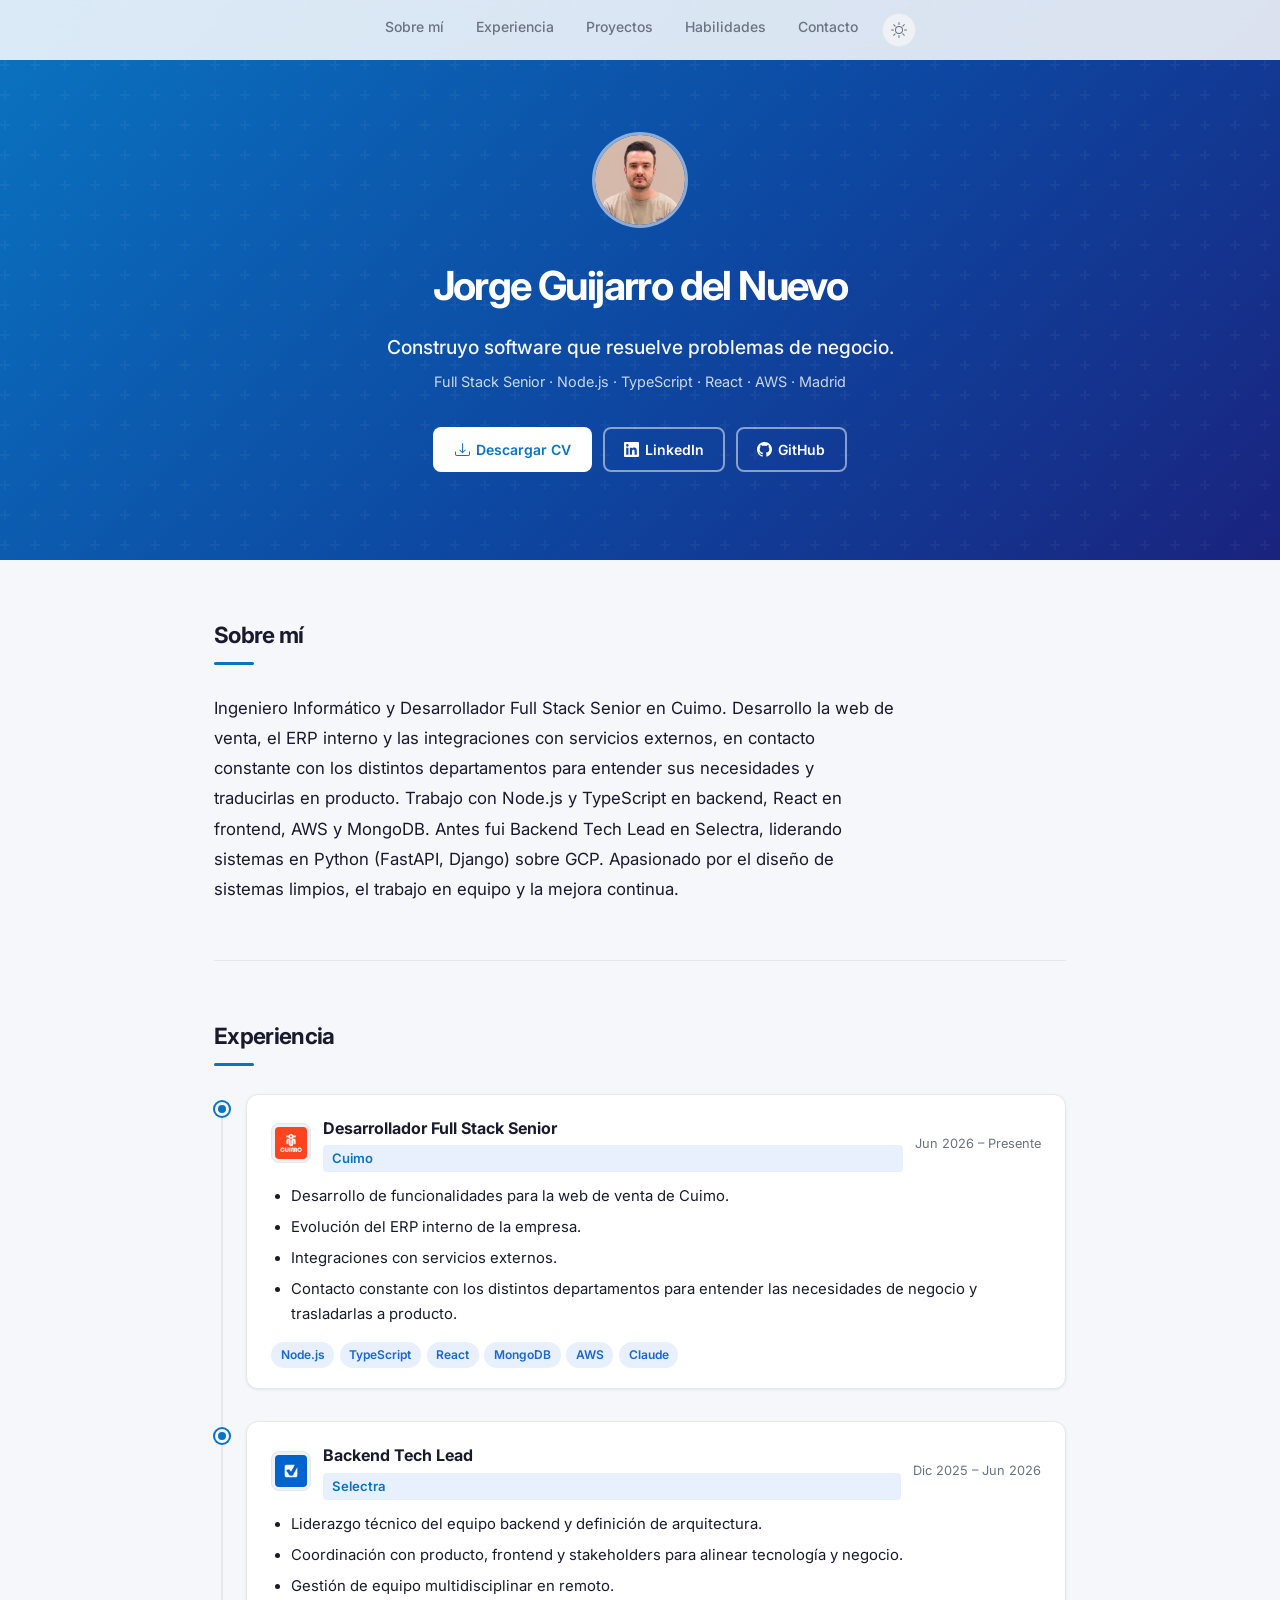
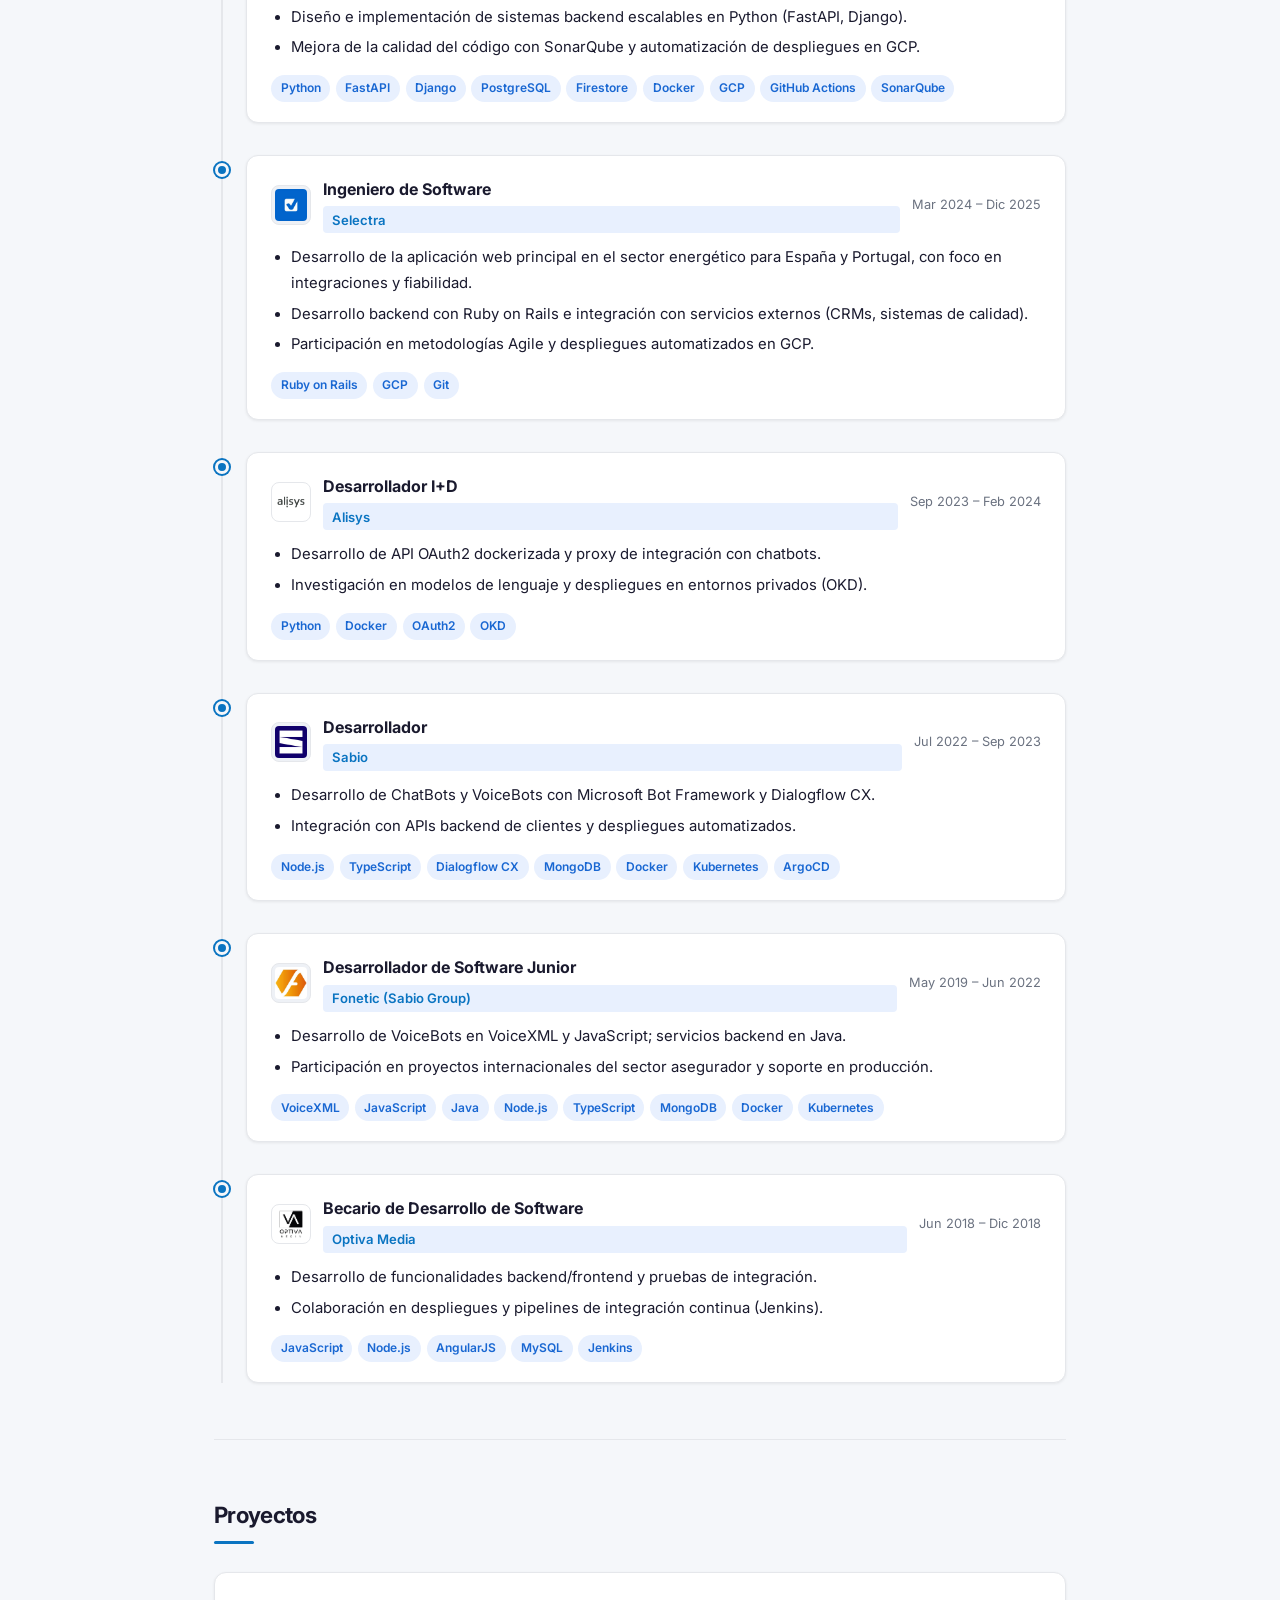
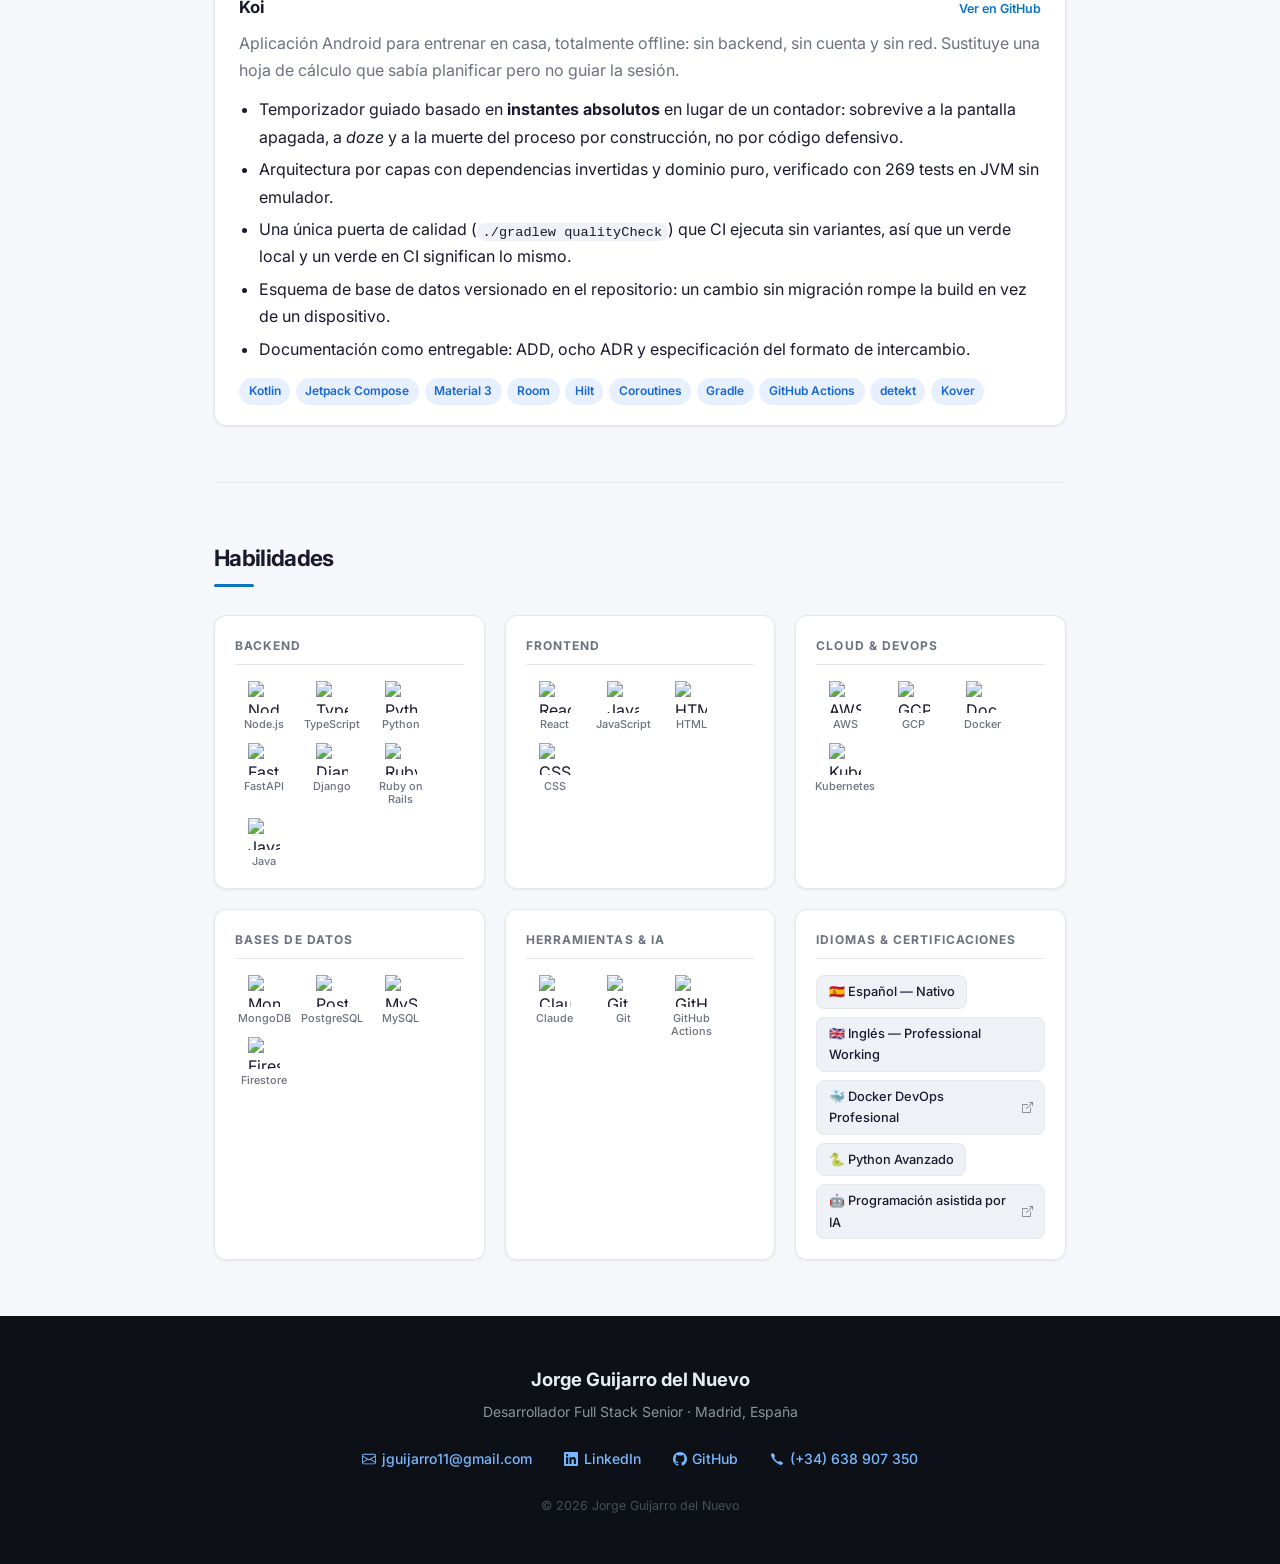
==== commit d301f7c3: "feat: add an open graph preview image" ====
--- a/index.html
+++ b/index.html
@@ -13,8 +13,14 @@
   <link rel="apple-touch-icon" href="assets/apple-touch-icon.png">
   <meta name="description" content="Portfolio profesional de Jorge Guijarro — Desarrollador Full Stack Senior especializado en Node.js, TypeScript, React y AWS. Madrid, España.">
   <meta property="og:title" content="Jorge Guijarro — Desarrollador Full Stack Senior">
-  <meta property="og:description" content="Desarrollador Full Stack Senior especializado en Node.js, TypeScript, React y AWS. Madrid, España.">
+  <meta property="og:description" content="Portfolio de Jorge Guijarro, Desarrollador Full Stack Senior en Cuimo especializado en Node.js, TypeScript, React y AWS. Madrid, España.">
   <meta property="og:type" content="website">
+  <meta property="og:url" content="https://jguijarro11.github.io/">
+  <meta property="og:image" content="https://jguijarro11.github.io/assets/og-image.jpg">
+  <meta property="og:image:width" content="1200">
+  <meta property="og:image:height" content="630">
+  <meta property="og:image:alt" content="Jorge Guijarro del Nuevo — Desarrollador Full Stack Senior">
+  <meta name="twitter:card" content="summary_large_image">
 </head>
 <body>
 
@@ -76,7 +82,7 @@
 
       <section id="about" class="section reveal">
         <h2 class="section-title">Sobre mí</h2>
-        <p class="about-text">Ingeniero Informático y Desarrollador Full Stack Senior en Cuimo. Desarrollo la web de venta, el ERP interno y las integraciones con servicios externos, en contacto constante con los distintos departamentos para entender sus necesidades y traducirlas en producto. Trabajo con Node.js y TypeScript en backend, React en frontend, AWS y MongoDB, y uso Claude para el desarrollo guiado por IA. Antes fui Backend Tech Lead en Selectra, liderando sistemas en Python (FastAPI, Django) sobre GCP. Apasionado por el diseño de sistemas limpios, el trabajo en equipo y la mejora continua.</p>
+        <p class="about-text">Ingeniero Informático y Desarrollador Full Stack Senior en Cuimo. Desarrollo la web de venta, el ERP interno y las integraciones con servicios externos, en contacto constante con los distintos departamentos para entender sus necesidades y traducirlas en producto. Trabajo con Node.js y TypeScript en backend, React en frontend, AWS y MongoDB. Antes fui Backend Tech Lead en Selectra, liderando sistemas en Python (FastAPI, Django) sobre GCP. Apasionado por el diseño de sistemas limpios, el trabajo en equipo y la mejora continua.</p>
       </section>
 
       <section id="experience" class="section reveal">
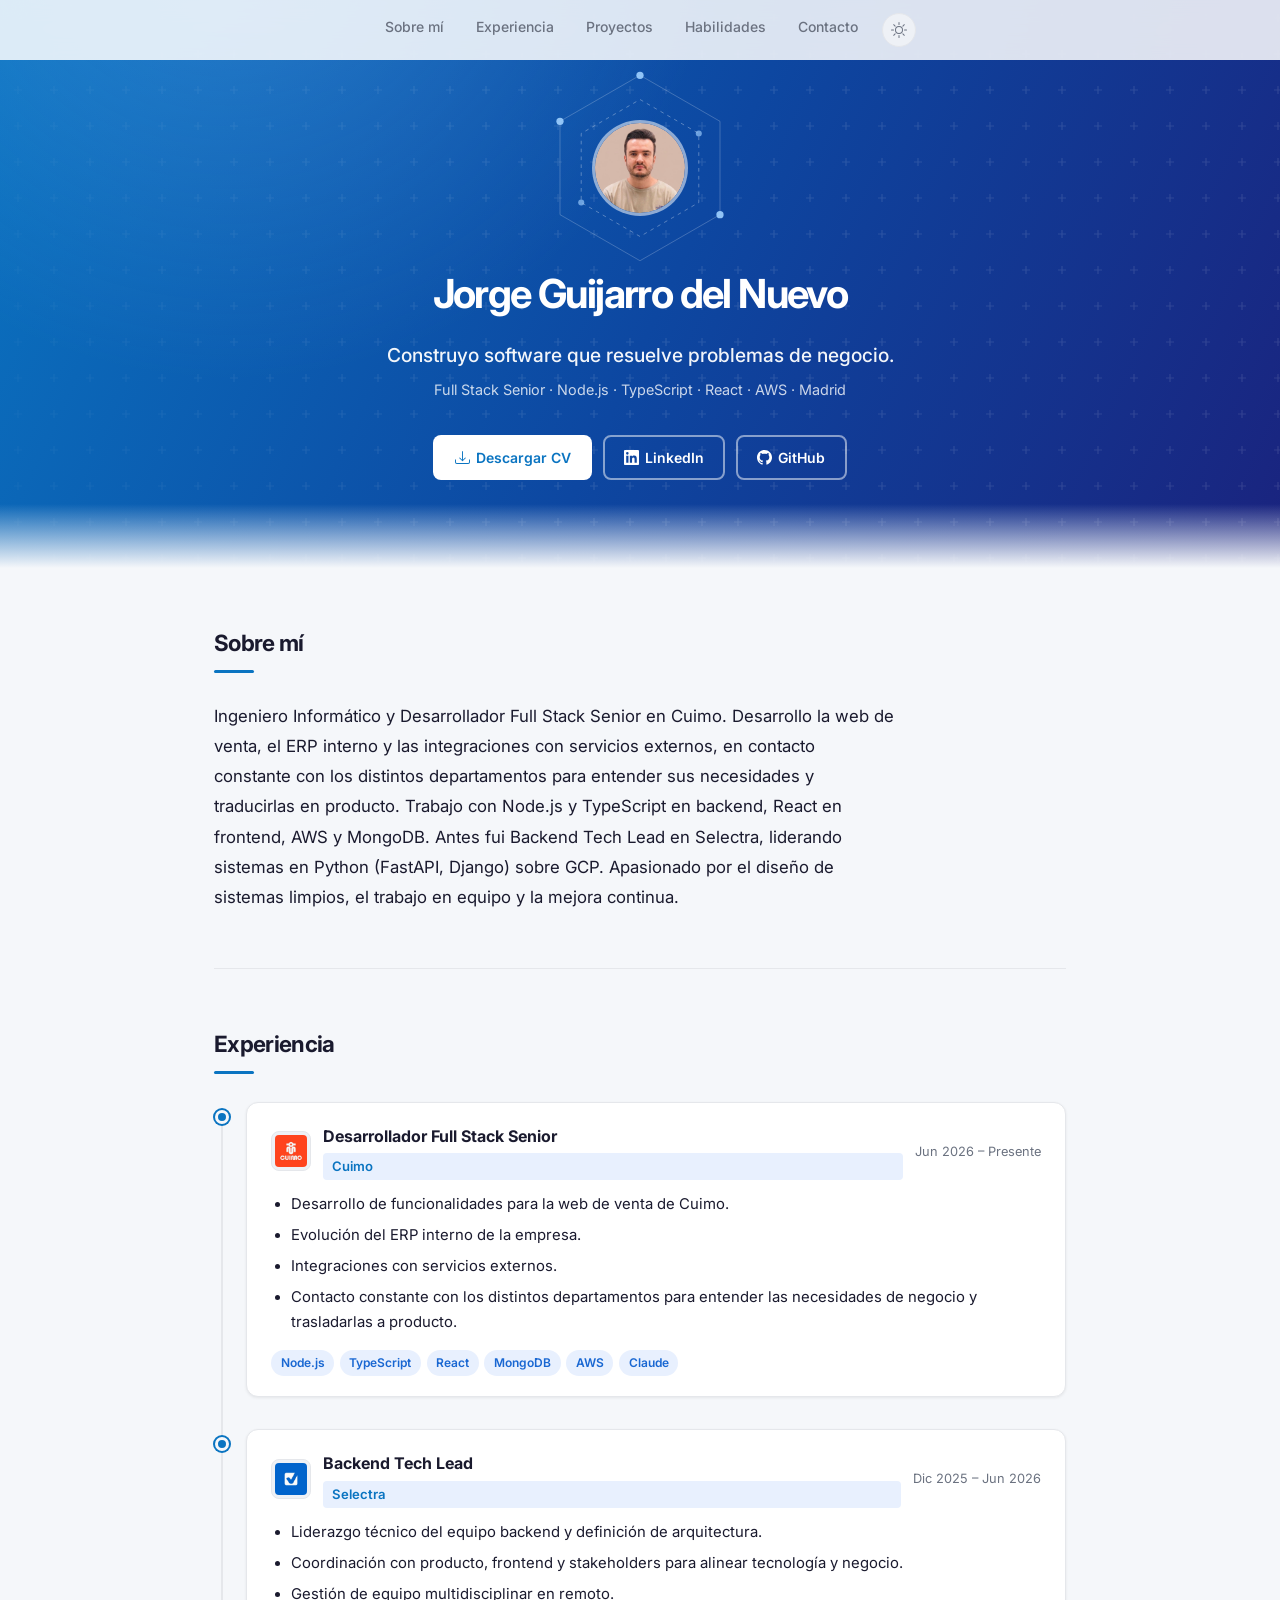
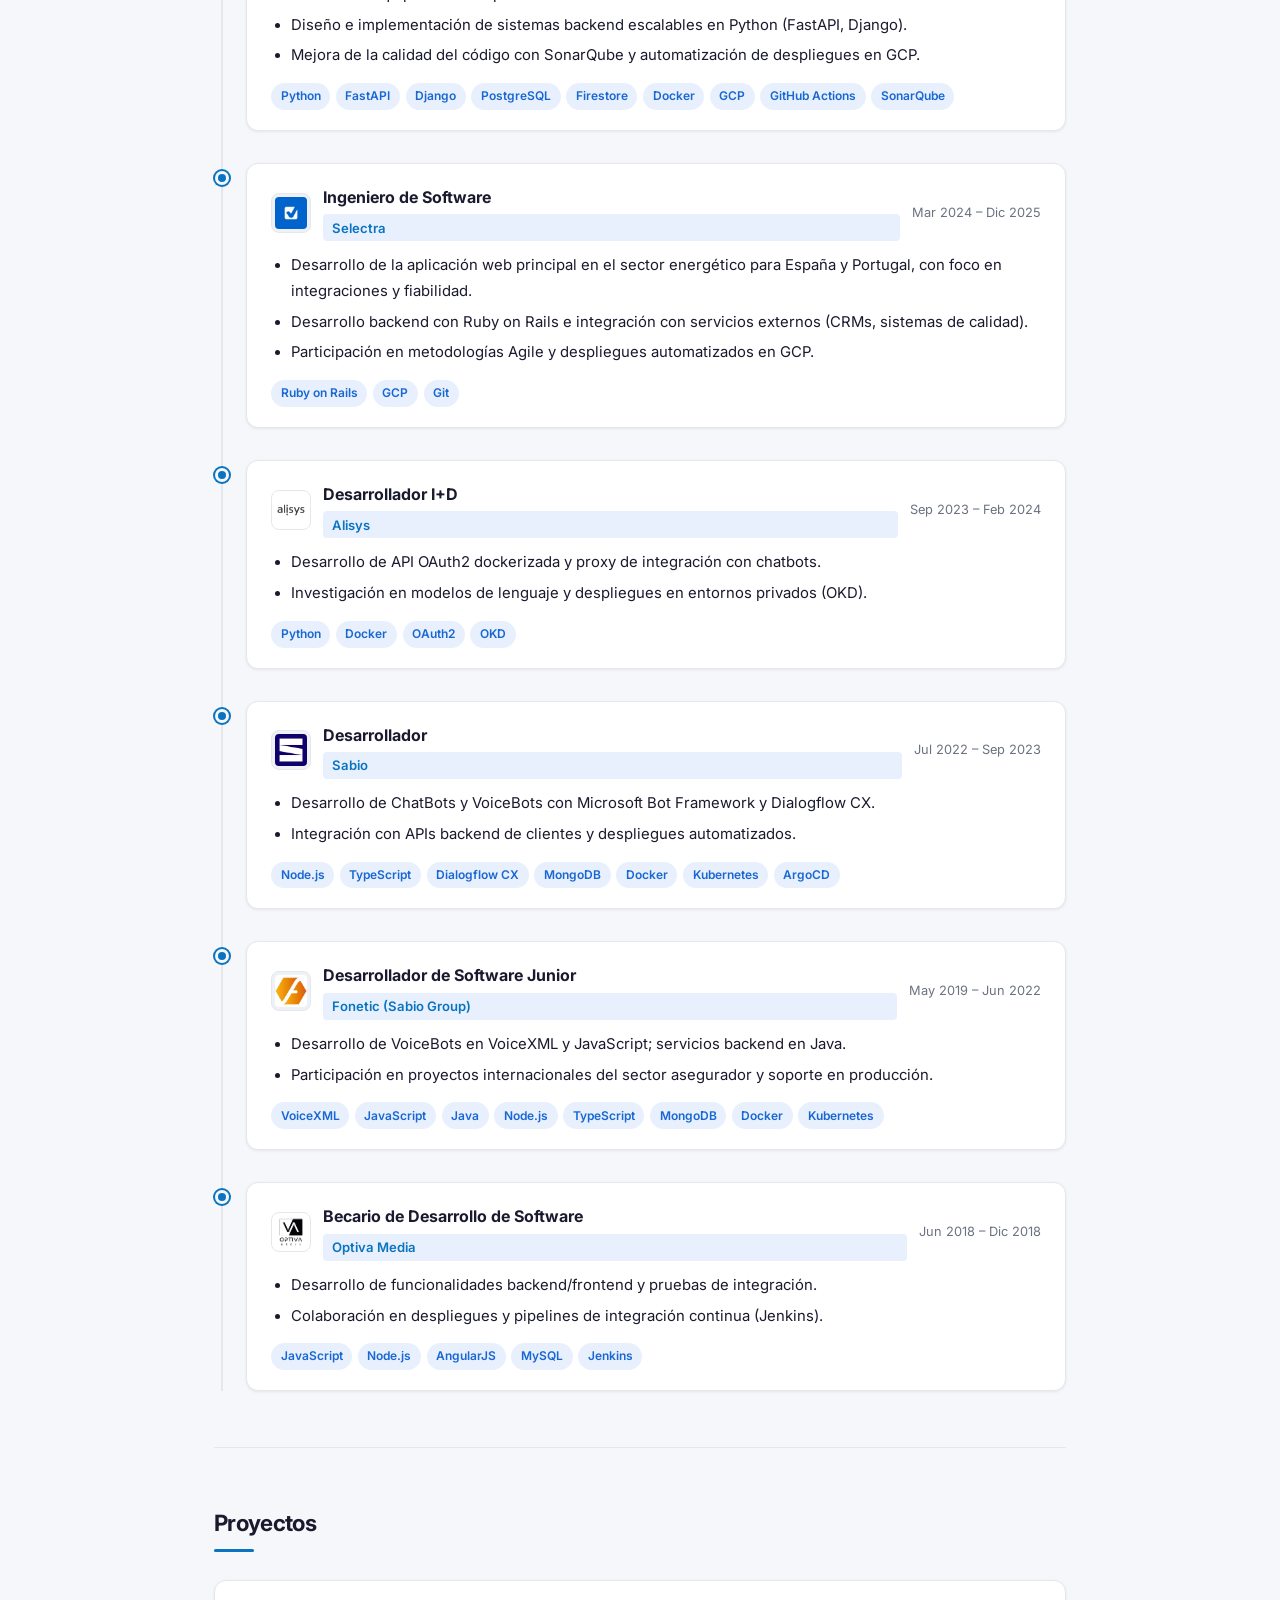
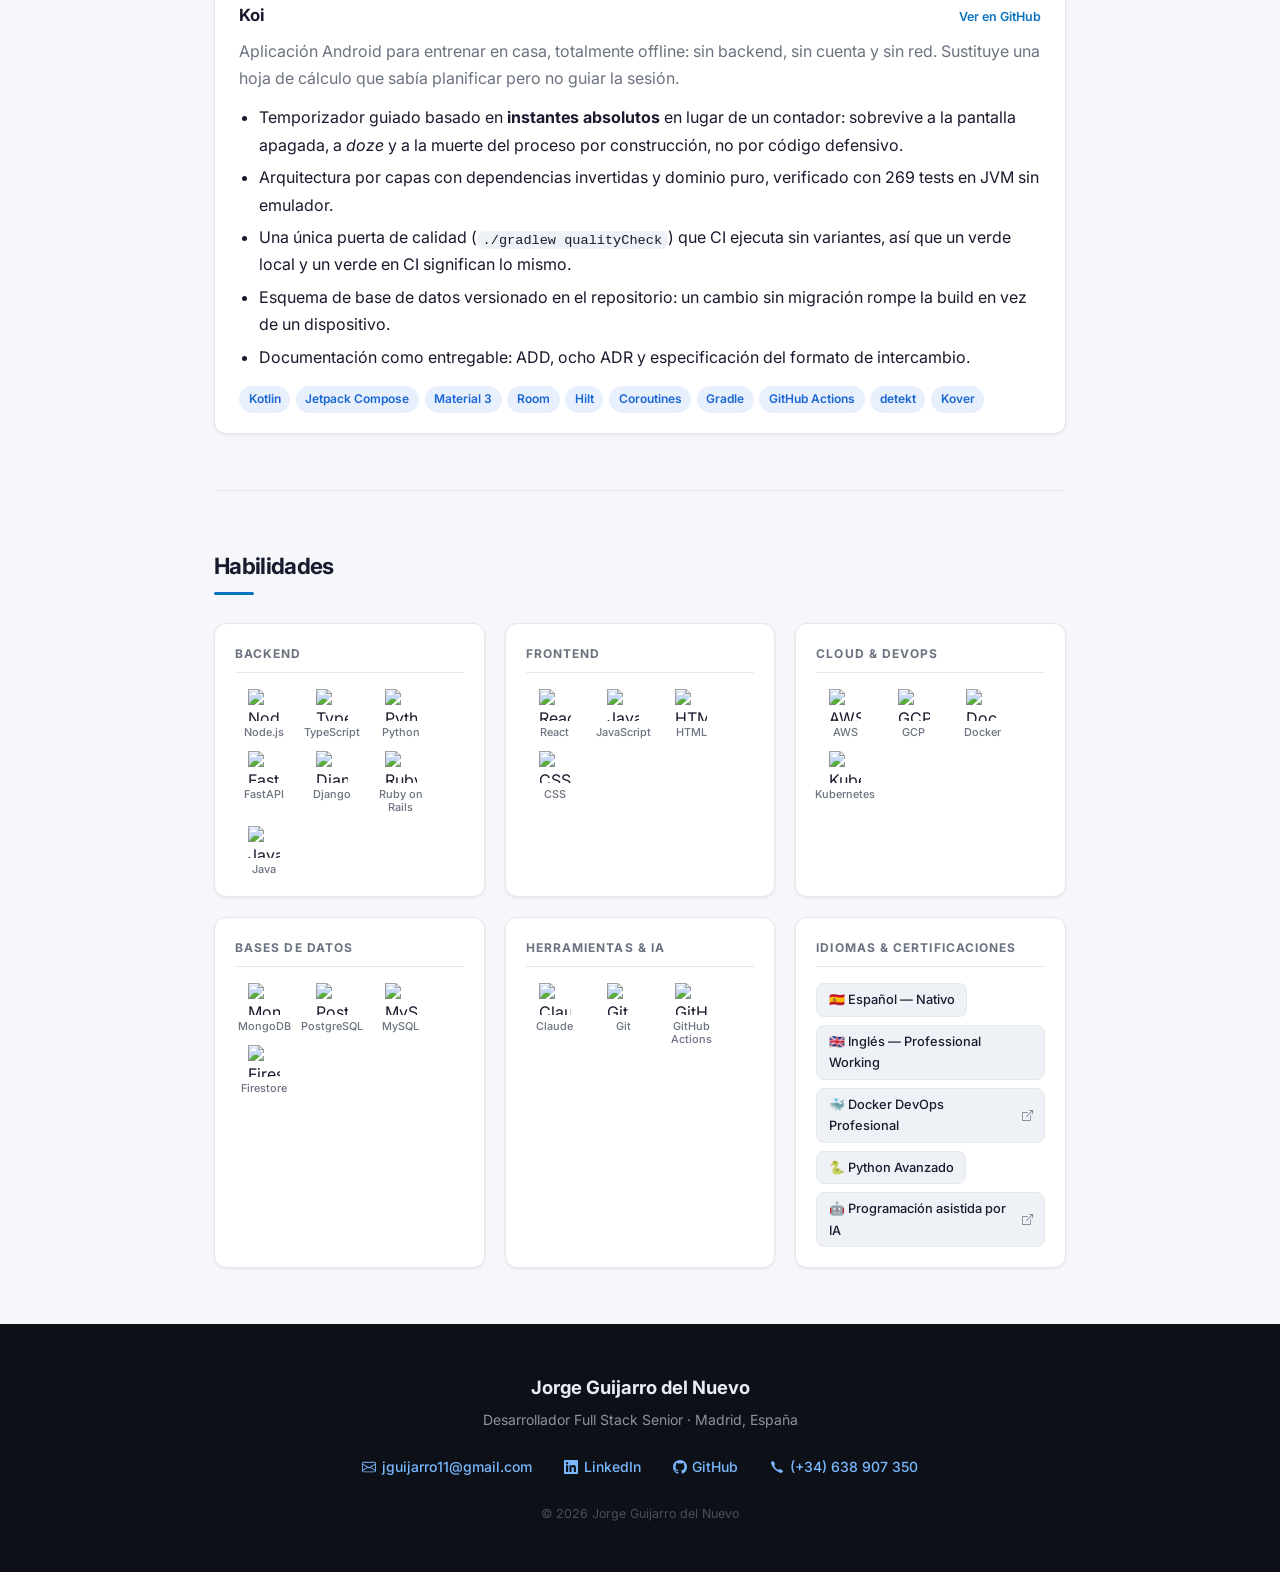
==== commit 4842ea53: "feat: restyle the hero like the linkedin banner Use the banner's gradient, glow and fading cross pat" ====
--- a/index.html
+++ b/index.html
@@ -48,6 +48,19 @@
 
   <header class="hero">
     <div class="hero-inner">
+      <svg class="hero-hex" viewBox="0 0 330 330" fill="none" aria-hidden="true">
+        <g stroke="#ffffff" stroke-linejoin="round">
+          <polygon points="165,12 297,88 297,242 165,318 33,242 33,88" stroke-opacity="0.22" stroke-width="1.6"/>
+          <polygon points="165,52 262,108 262,222 165,278 68,222 68,108" stroke-opacity="0.32" stroke-width="1.6" stroke-dasharray="6 7"/>
+        </g>
+        <g fill="#9fd0ff">
+          <circle cx="165" cy="12" r="6" fill-opacity="0.9"/>
+          <circle cx="297" cy="242" r="6" fill-opacity="0.9"/>
+          <circle cx="33" cy="88" r="6" fill-opacity="0.9"/>
+          <circle cx="262" cy="108" r="5" fill-opacity="0.65"/>
+          <circle cx="68" cy="222" r="5" fill-opacity="0.65"/>
+        </g>
+      </svg>
       <div class="avatar">
         <img
           src="images/profile.jpg"
--- a/assets/style.css
+++ b/assets/style.css
@@ -198,21 +198,49 @@
    HERO
    ============================================= */
 .hero {
-  padding-top: calc(var(--navbar-h) + 4.5rem);
+  padding-top: calc(var(--navbar-h) + 3.75rem);
   padding-bottom: 5.5rem;
-  background: linear-gradient(135deg, var(--accent) 0%, var(--accent-dark) 55%, var(--accent-deep) 100%);
+  background:
+    radial-gradient(circle 760px at 18% -20%, rgba(121, 184, 255, 0.28) 0%, rgba(121, 184, 255, 0) 65%),
+    linear-gradient(115deg, var(--accent) 0%, var(--accent-dark) 52%, var(--accent-deep) 100%);
   text-align: center;
   color: #fff;
   position: relative;
   overflow: hidden;
 }
 
-/* Subtle pattern overlay */
+/* Cross pattern, same as the LinkedIn banner and the og-image */
 .hero::before {
   content: '';
   position: absolute;
   inset: 0;
-  background-image: url("data:image/svg+xml,%3Csvg width='60' height='60' viewBox='0 0 60 60' xmlns='http://www.w3.org/2000/svg'%3E%3Cg fill='%23ffffff' fill-opacity='0.04'%3E%3Cpath d='M36 34v-4h-2v4h-4v2h4v4h2v-4h4v-2h-4zm0-30V0h-2v4h-4v2h4v4h2V6h4V4h-4zM6 34v-4H4v4H0v2h4v4h2v-4h4v-2H6zM6 4V0H4v4H0v2h4v4h2V6h4V4H6z'/%3E%3C/g%3E%3C/svg%3E");
+  background-image: url("data:image/svg+xml,%3Csvg xmlns='http://www.w3.org/2000/svg' width='36' height='36'%3E%3Cpath d='M18 14v8M14 18h8' stroke='white' stroke-opacity='0.11' stroke-width='1.2'/%3E%3C/svg%3E");
+  background-size: 36px 36px;
+  -webkit-mask-image: linear-gradient(90deg, rgba(0, 0, 0, 0.35) 0%, #000 45%, #000 100%);
+          mask-image: linear-gradient(90deg, rgba(0, 0, 0, 0.35) 0%, #000 45%, #000 100%);
+  pointer-events: none;
+}
+
+/* Fade into the page background, inside the existing bottom padding */
+.hero::after {
+  content: '';
+  position: absolute;
+  left: 0;
+  right: 0;
+  bottom: 0;
+  height: 64px;
+  background: linear-gradient(to bottom, transparent, var(--bg));
+  pointer-events: none;
+}
+
+.hero-hex {
+  position: absolute;
+  left: 50%;
+  top: 48px;
+  width: 200px;
+  height: 200px;
+  transform: translate(-50%, -50%);
+  z-index: -1;
   pointer-events: none;
 }
 
@@ -233,7 +261,7 @@
   display: flex;
   align-items: center;
   justify-content: center;
-  margin: 0 auto 1.5rem;
+  margin: 0 auto 2.75rem;
   overflow: hidden;
   position: relative;
 }
@@ -682,7 +710,9 @@
     padding-top: calc(var(--navbar-h) + 2.5rem);
     padding-bottom: 3rem;
   }
-  .avatar { width: 80px; height: 80px; }
+  .hero::after { height: 40px; }
+  .avatar { width: 80px; height: 80px; margin-bottom: 2.25rem; }
+  .hero-hex { top: 40px; width: 150px; height: 150px; }
   .hero-cta { flex-direction: column; align-items: center; }
   .btn { width: 100%; max-width: 260px; justify-content: center; }
 
@@ -724,8 +754,11 @@
 
 /* Pantallas muy pequeñas (< 380px) */
 @media (max-width: 380px) {
-  .nav-links { gap: 0.65rem; }
-  .nav-links a { font-size: 0.72rem; }
+  .nav-container { padding: 0 0.5rem; }
+  .nav-right { gap: 0.4rem; }
+  .nav-links { gap: 0.45rem; }
+  .nav-links a { font-size: 0.66rem; }
+  .theme-btn { width: 30px; height: 30px; }
   .timeline-body { padding: 0.85rem 0.75rem; }
 }
 
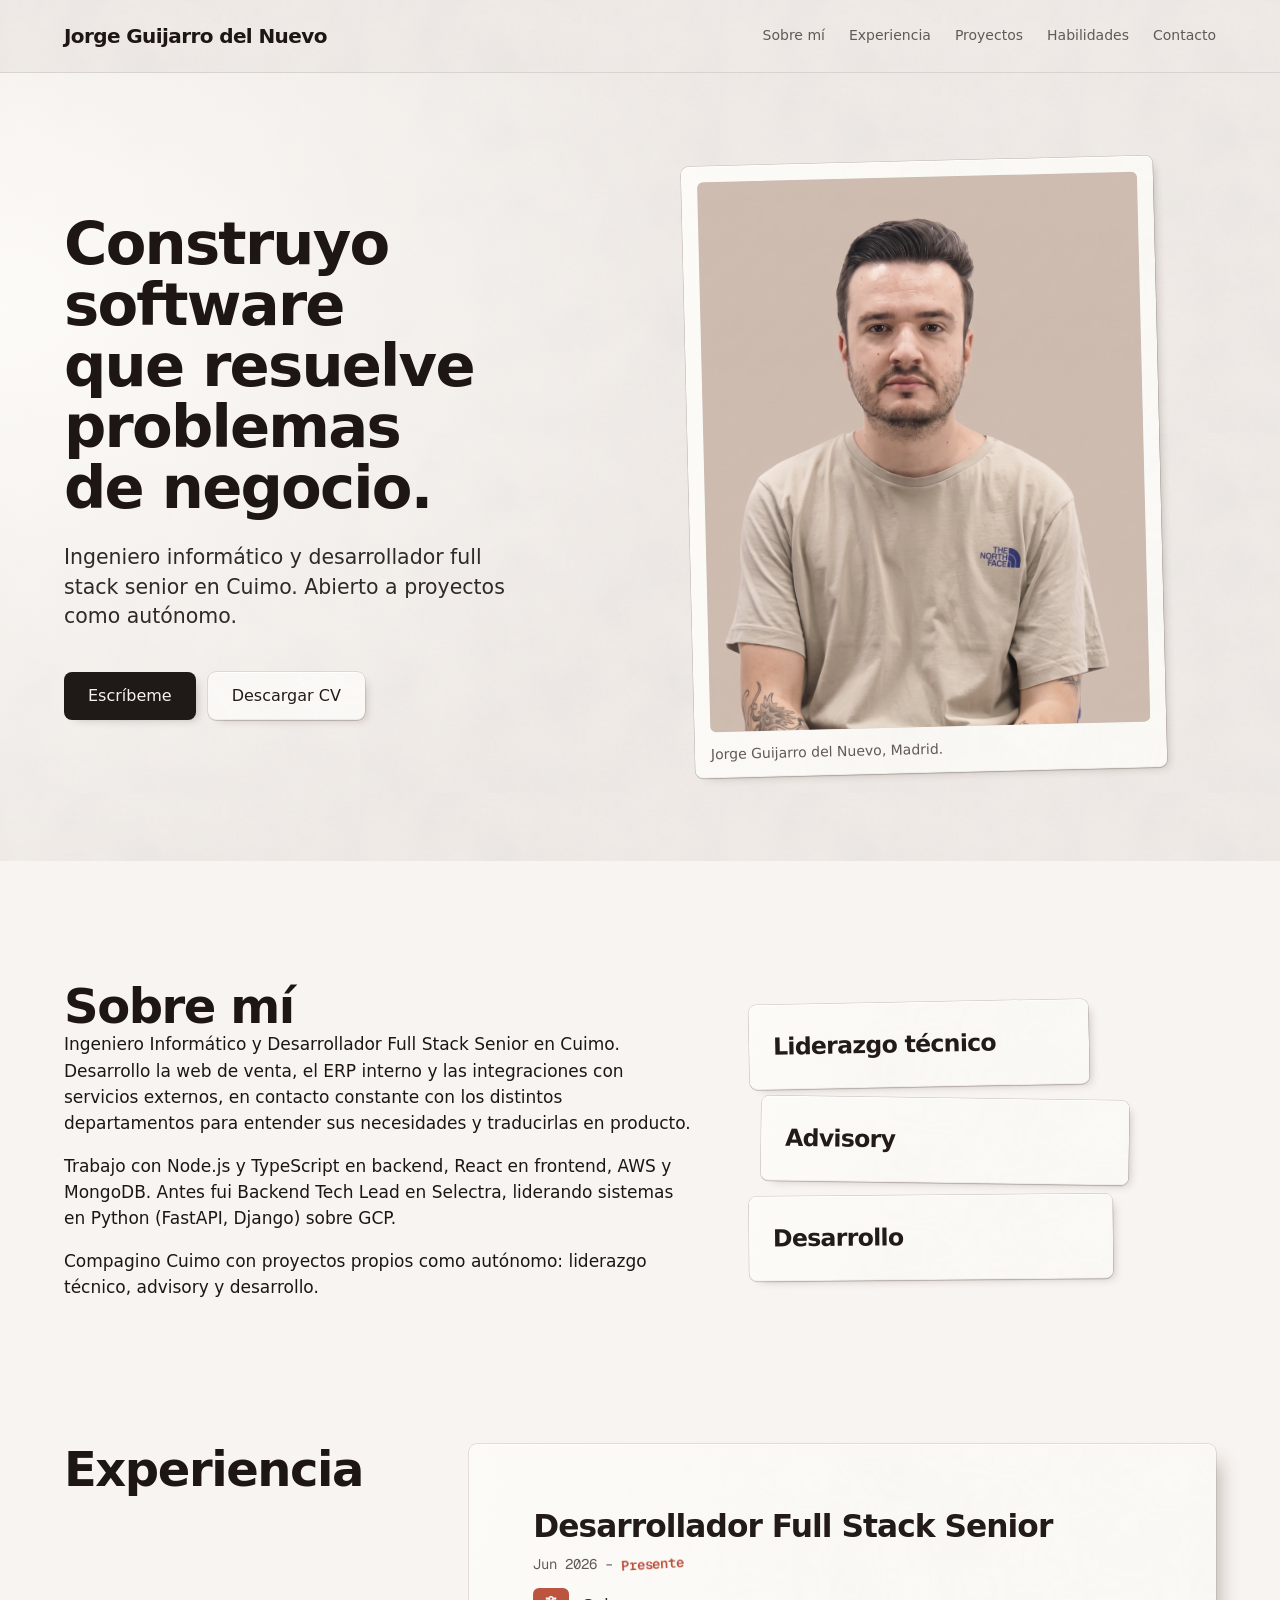
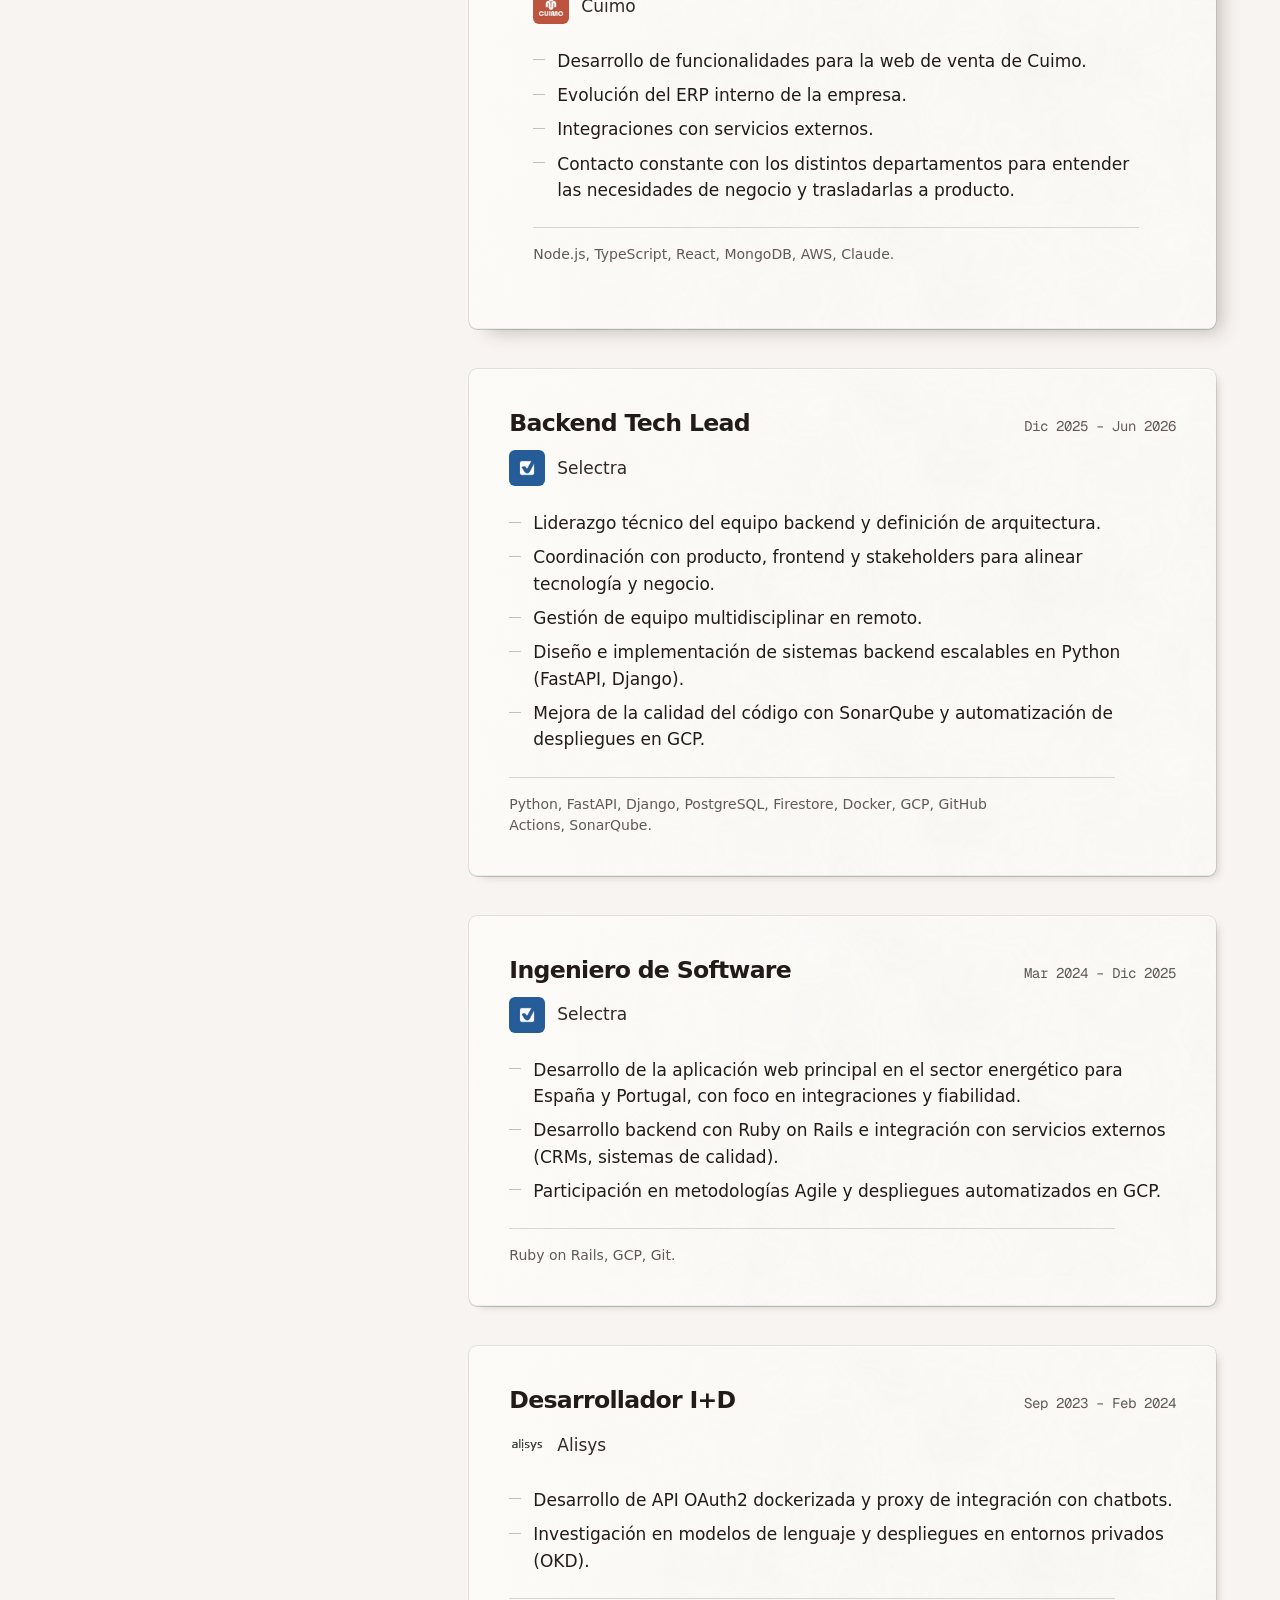
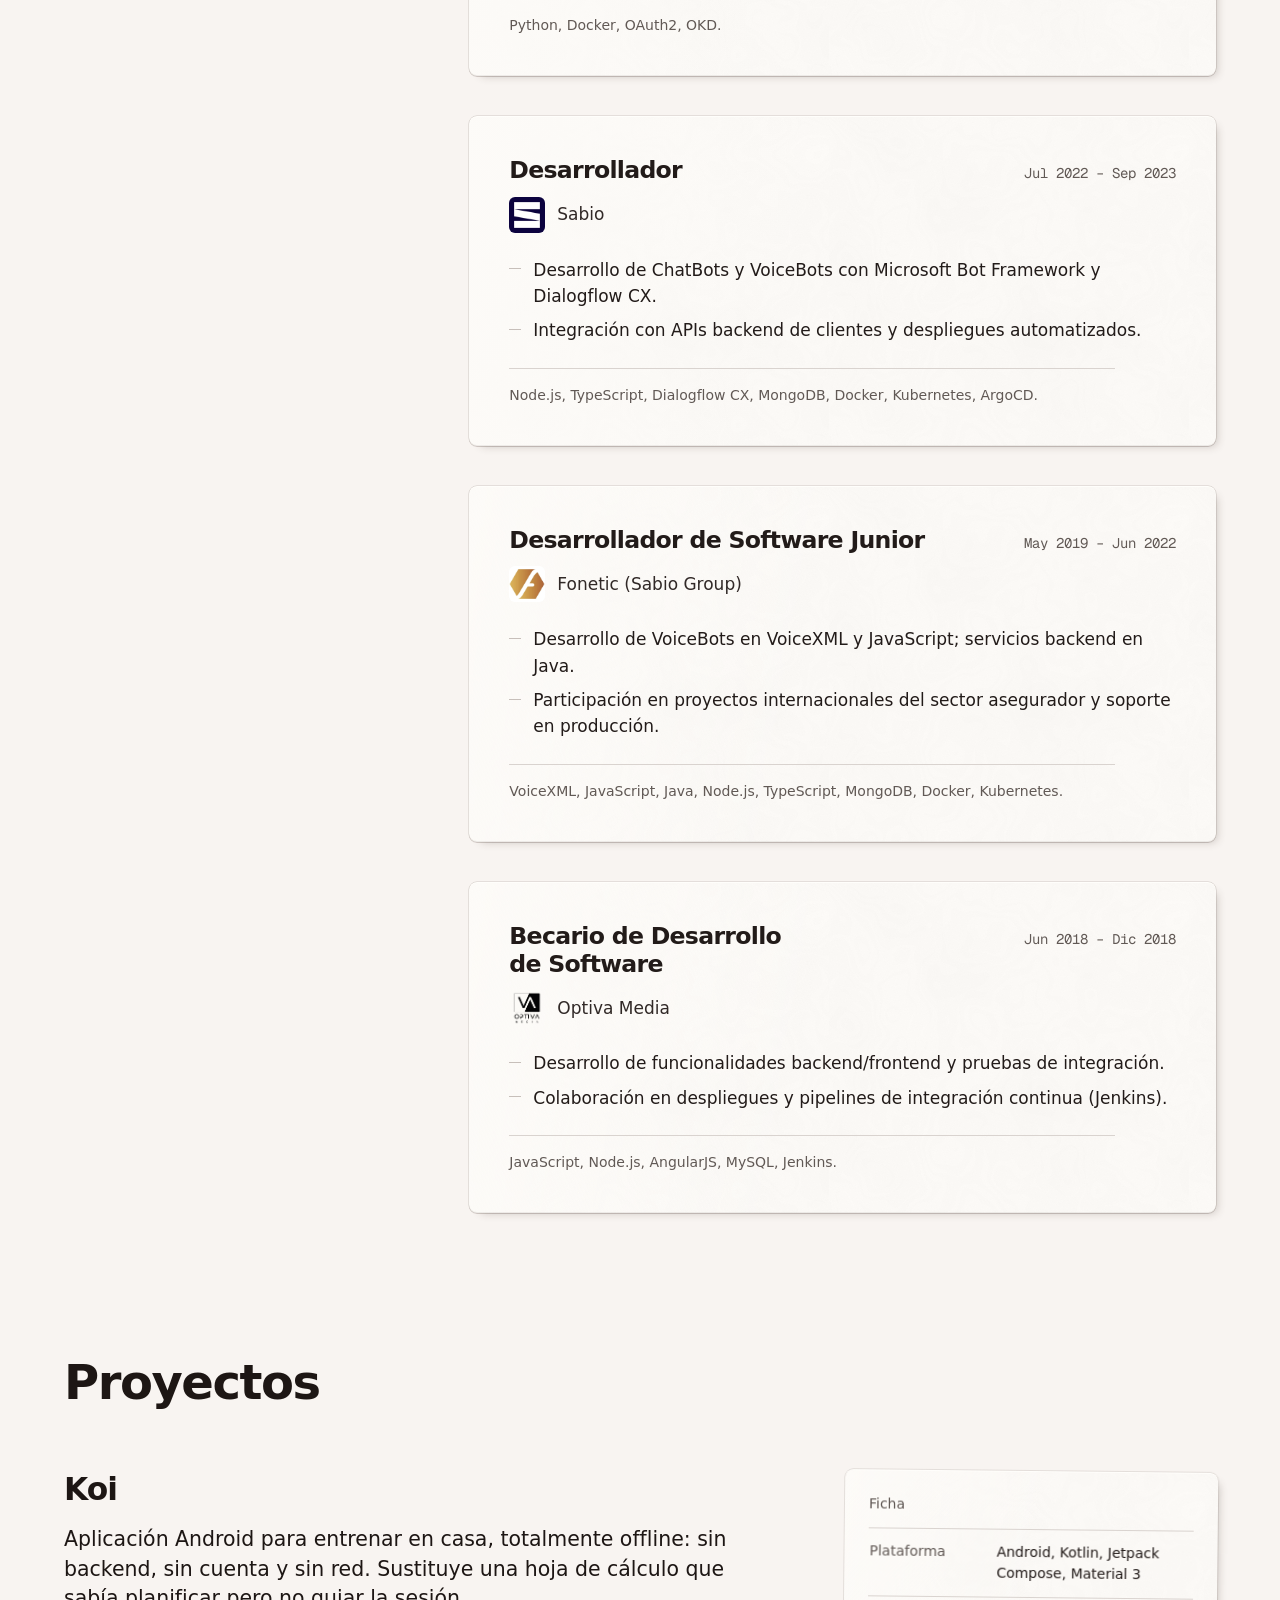
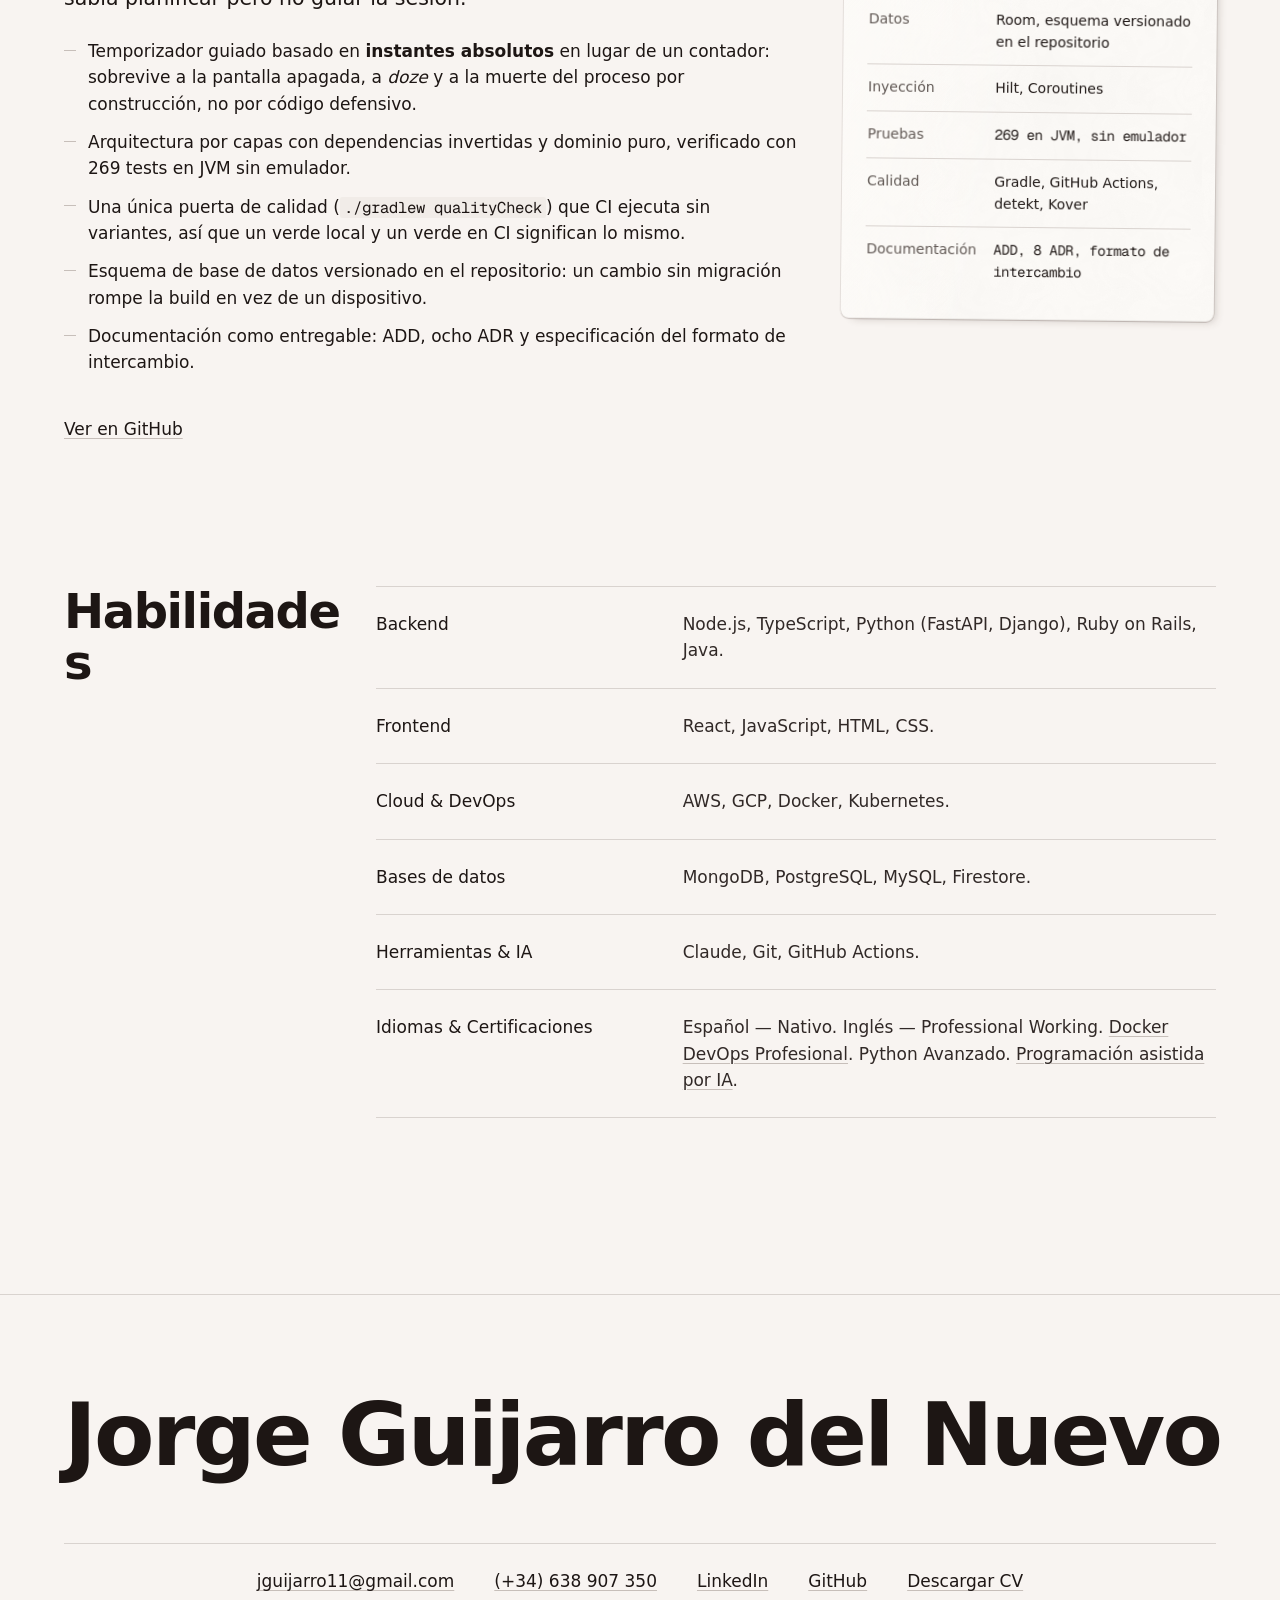
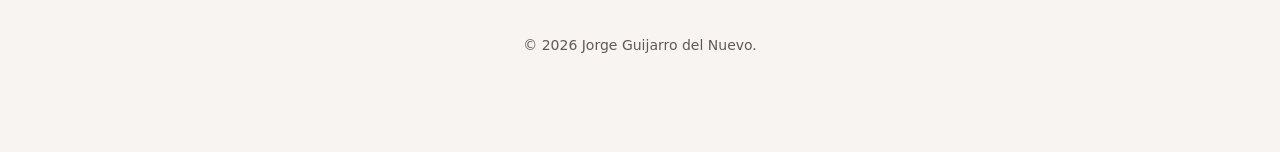
==== commit 4cc6a7b9: "chore: change view" ====
--- a/index.html
+++ b/index.html
@@ -1,13 +1,15 @@
 <!doctype html>
-<html lang="es" data-theme="auto">
+<html lang="es">
 <head>
   <meta charset="utf-8">
   <meta name="viewport" content="width=device-width,initial-scale=1">
-  <title>Jorge Guijarro — Desarrollador Full Stack Senior</title>
+  <title>Jorge Guijarro del Nuevo</title>
+  <link rel="preconnect" href="https://api.fontshare.com">
   <link rel="preconnect" href="https://fonts.googleapis.com">
   <link rel="preconnect" href="https://fonts.gstatic.com" crossorigin>
-  <link href="https://fonts.googleapis.com/css2?family=Inter:wght@400;500;600;700&display=swap" rel="stylesheet">
-  <link rel="stylesheet" href="assets/style.css">
+  <link href="https://api.fontshare.com/v2/css?f[]=general-sans@400,500,600&display=swap" rel="stylesheet">
+  <link href="https://fonts.googleapis.com/css2?family=Geist+Mono:wght@400&display=swap" rel="stylesheet">
+  <link rel="stylesheet" href="assets/css/page.css">
   <link rel="icon" href="assets/favicon.svg" type="image/svg+xml">
   <link rel="icon" href="assets/favicon-32.png" type="image/png" sizes="32x32">
   <link rel="apple-touch-icon" href="assets/apple-touch-icon.png">
@@ -24,8 +26,16 @@
 </head>
 <body>
 
-  <nav class="navbar" id="navbar">
-    <div class="nav-container">
+  <svg width="0" height="0" aria-hidden="true" focusable="false" style="position:absolute">
+    <filter id="coral-press" x="-15%" y="-15%" width="130%" height="130%">
+      <feTurbulence type="fractalNoise" baseFrequency="0.85" numOctaves="2" seed="9" result="grain"/>
+      <feDisplacementMap in="SourceGraphic" in2="grain" scale="1.5" xChannelSelector="R" yChannelSelector="G"/>
+    </filter>
+  </svg>
+
+  <nav class="navbar" id="navbar" aria-label="Secciones">
+    <div class="container nav-container">
+      <a class="nav-mark" href="#" aria-label="Jorge Guijarro, inicio">Jorge Guijarro del Nuevo</a>
       <div class="nav-right">
         <ul class="nav-links">
           <li><a href="#about">Sobre mí</a></li>
@@ -34,462 +44,240 @@
           <li><a href="#skills">Habilidades</a></li>
           <li><a href="#contact">Contacto</a></li>
         </ul>
-        <button class="theme-btn" id="themeBtn" aria-label="Cambiar modo claro/oscuro">
-          <span class="theme-icon theme-icon--light" aria-hidden="true">
-            <svg xmlns="http://www.w3.org/2000/svg" width="16" height="16" fill="currentColor" viewBox="0 0 16 16"><path d="M8 11a3 3 0 1 1 0-6 3 3 0 0 1 0 6zm0 1a4 4 0 1 0 0-8 4 4 0 0 0 0 8zM8 0a.5.5 0 0 1 .5.5v2a.5.5 0 0 1-1 0v-2A.5.5 0 0 1 8 0zm0 13a.5.5 0 0 1 .5.5v2a.5.5 0 0 1-1 0v-2A.5.5 0 0 1 8 13zm8-5a.5.5 0 0 1-.5.5h-2a.5.5 0 0 1 0-1h2a.5.5 0 0 1 .5.5zM3 8a.5.5 0 0 1-.5.5h-2a.5.5 0 0 1 0-1h2A.5.5 0 0 1 3 8zm10.657-5.657a.5.5 0 0 1 0 .707l-1.414 1.415a.5.5 0 1 1-.707-.708l1.414-1.414a.5.5 0 0 1 .707 0zm-9.193 9.193a.5.5 0 0 1 0 .707L3.05 13.657a.5.5 0 0 1-.707-.707l1.414-1.414a.5.5 0 0 1 .707 0zm9.193 2.121a.5.5 0 0 1-.707 0l-1.414-1.414a.5.5 0 0 1 .707-.707l1.414 1.414a.5.5 0 0 1 0 .707zM4.464 4.465a.5.5 0 0 1-.707 0L2.343 3.05a.5.5 0 1 1 .707-.707l1.414 1.414a.5.5 0 0 1 0 .708z"/></svg>
-          </span>
-          <span class="theme-icon theme-icon--dark" aria-hidden="true">
-            <svg xmlns="http://www.w3.org/2000/svg" width="16" height="16" fill="currentColor" viewBox="0 0 16 16"><path d="M6 .278a.768.768 0 0 1 .08.858 7.208 7.208 0 0 0-.878 3.46c0 4.021 3.278 7.277 7.318 7.277.527 0 1.04-.055 1.533-.16a.787.787 0 0 1 .81.316.733.733 0 0 1-.031.893A8.349 8.349 0 0 1 8.344 16C3.734 16 0 12.286 0 7.71 0 4.266 2.114 1.312 5.124.06A.752.752 0 0 1 6 .278z"/></svg>
-          </span>
-        </button>
       </div>
     </div>
   </nav>
 
-  <header class="hero">
-    <div class="hero-inner">
-      <svg class="hero-hex" viewBox="0 0 330 330" fill="none" aria-hidden="true">
-        <g stroke="#ffffff" stroke-linejoin="round">
-          <polygon points="165,12 297,88 297,242 165,318 33,242 33,88" stroke-opacity="0.22" stroke-width="1.6"/>
-          <polygon points="165,52 262,108 262,222 165,278 68,222 68,108" stroke-opacity="0.32" stroke-width="1.6" stroke-dasharray="6 7"/>
-        </g>
-        <g fill="#9fd0ff">
-          <circle cx="165" cy="12" r="6" fill-opacity="0.9"/>
-          <circle cx="297" cy="242" r="6" fill-opacity="0.9"/>
-          <circle cx="33" cy="88" r="6" fill-opacity="0.9"/>
-          <circle cx="262" cy="108" r="5" fill-opacity="0.65"/>
-          <circle cx="68" cy="222" r="5" fill-opacity="0.65"/>
-        </g>
-      </svg>
-      <div class="avatar">
-        <img
-          src="images/profile.jpg"
-          alt="Jorge Guijarro del Nuevo"
-          class="avatar-photo"
-          onerror="this.style.display='none';this.nextElementSibling.style.display='flex'"
-        >
-        <span class="avatar-initials" aria-hidden="true">JG</span>
-      </div>
-      <h1>Jorge Guijarro del Nuevo</h1>
-      <p class="hero-tagline">Construyo software que resuelve problemas de negocio.</p>
-      <p class="hero-sub">Full Stack Senior · Node.js · TypeScript · React · AWS · Madrid</p>
-      <div class="hero-cta">
-        <a class="btn btn-white" href="files/Jorge_Guijarro_resume.pdf" download>
-          <svg xmlns="http://www.w3.org/2000/svg" width="15" height="15" fill="currentColor" viewBox="0 0 16 16" aria-hidden="true"><path d="M.5 9.9a.5.5 0 0 1 .5.5v2.5a1 1 0 0 0 1 1h12a1 1 0 0 0 1-1v-2.5a.5.5 0 0 1 1 0v2.5a2 2 0 0 1-2 2H2a2 2 0 0 1-2-2v-2.5a.5.5 0 0 1 .5-.5z"/><path d="M7.646 11.854a.5.5 0 0 0 .708 0l3-3a.5.5 0 0 0-.708-.708L8.5 10.293V1.5a.5.5 0 0 0-1 0v8.793L5.354 8.146a.5.5 0 1 0-.708.708l3 3z"/></svg>
-          Descargar CV
-        </a>
-        <a class="btn btn-outline-white" href="https://linkedin.com/in/jorge-guijarro-del-nuevo" target="_blank" rel="noopener noreferrer">
-          <svg xmlns="http://www.w3.org/2000/svg" width="15" height="15" fill="currentColor" viewBox="0 0 24 24" aria-hidden="true"><path d="M20.447 20.452h-3.554v-5.569c0-1.328-.027-3.037-1.852-3.037-1.853 0-2.136 1.445-2.136 2.939v5.667H9.351V9h3.414v1.561h.046c.477-.9 1.637-1.85 3.37-1.85 3.601 0 4.267 2.37 4.267 5.455v6.286zM5.337 7.433a2.062 2.062 0 01-2.063-2.065 2.064 2.064 0 112.063 2.065zm1.782 13.019H3.555V9h3.564v11.452zM22.225 0H1.771C.792 0 0 .774 0 1.729v20.542C0 23.227.792 24 1.771 24h20.451C23.2 24 24 23.227 24 22.271V1.729C24 .774 23.2 0 22.222 0h.003z"/></svg>
-          LinkedIn
-        </a>
-        <a class="btn btn-outline-white" href="https://github.com/jguijarro11" target="_blank" rel="noopener noreferrer">
-          <svg xmlns="http://www.w3.org/2000/svg" width="15" height="15" fill="currentColor" viewBox="0 0 24 24" aria-hidden="true"><path d="M12 0c-6.626 0-12 5.373-12 12 0 5.302 3.438 9.8 8.207 11.387.599.111.793-.261.793-.577v-2.234c-3.338.726-4.033-1.416-4.033-1.416-.546-1.387-1.333-1.756-1.333-1.756-1.089-.745.083-.729.083-.729 1.205.084 1.839 1.237 1.839 1.237 1.07 1.834 2.807 1.304 3.492.997.107-.775.418-1.305.762-1.604-2.665-.305-5.467-1.334-5.467-5.931 0-1.311.469-2.381 1.236-3.221-.124-.303-.535-1.524.117-3.176 0 0 1.008-.322 3.301 1.23.957-.266 1.983-.399 3.003-.404 1.02.005 2.047.138 3.006.404 2.291-1.552 3.297-1.23 3.297-1.23.653 1.653.242 2.874.118 3.176.77.84 1.235 1.911 1.235 3.221 0 4.609-2.807 5.624-5.479 5.921.43.372.823 1.102.823 2.222v3.293c0 .319.192.694.801.576 4.765-1.589 8.199-6.086 8.199-11.386 0-6.627-5.373-12-12-12z"/></svg>
-          GitHub
-        </a>
-      </div>
-    </div>
-  </header>
-
   <main>
+
+    <section class="hero desk">
+      <div class="container hero-grid">
+        <div>
+          <h1>Construyo software que resuelve problemas de negocio.</h1>
+          <p class="lead">Ingeniero informático y desarrollador full stack senior en Cuimo. Abierto a proyectos como autónomo.</p>
+          <div class="hero-cta">
+            <a class="btn btn--ink" href="mailto:jguijarro11@gmail.com">Escríbeme</a>
+            <a class="btn btn--card" href="files/Jorge_Guijarro_resume.pdf" download>Descargar CV</a>
+          </div>
+        </div>
+        <figure class="print stock">
+          <div class="print-plate" data-slot="portrait">
+            <img src="images/profile.jpg" alt="Jorge Guijarro del Nuevo" width="960" height="1200" fetchpriority="high">
+          </div>
+          <figcaption>Jorge Guijarro del Nuevo, Madrid.</figcaption>
+        </figure>
+      </div>
+    </section>
+
+    <section id="about" class="section">
+      <div class="container split split--about">
+        <div class="prose">
+          <h2>Sobre mí</h2>
+          <p>Ingeniero Informático y Desarrollador Full Stack Senior en Cuimo. Desarrollo la web de venta, el ERP interno y las integraciones con servicios externos, en contacto constante con los distintos departamentos para entender sus necesidades y traducirlas en producto.</p>
+          <p>Trabajo con Node.js y TypeScript en backend, React en frontend, AWS y MongoDB. Antes fui Backend Tech Lead en Selectra, liderando sistemas en Python (FastAPI, Django) sobre GCP.</p>
+          <p>Compagino Cuimo con proyectos propios como autónomo: liderazgo técnico, advisory y desarrollo.</p>
+        </div>
+        <ul class="vias">
+          <li class="stock">Liderazgo técnico</li>
+          <li class="stock">Advisory</li>
+          <li class="stock">Desarrollo</li>
+        </ul>
+      </div>
+    </section>
+
+    <section id="experience" class="section section--wide">
+      <div class="container split split--roles">
+        <h2>Experiencia</h2>
+        <ul class="roles">
+
+          <li class="role role--lead stock">
+            <div class="role-head">
+              <h3>Desarrollador Full Stack Senior</h3>
+              <p class="role-when"><time datetime="2026-06">Jun 2026</time> – <span class="pressed">Presente</span></p>
+            </div>
+            <p class="role-at"><img src="images/logos/cuimo.jpeg" alt="" class="role-mark" width="36" height="36">Cuimo</p>
+            <ul>
+              <li>Desarrollo de funcionalidades para la web de venta de Cuimo.</li>
+              <li>Evolución del ERP interno de la empresa.</li>
+              <li>Integraciones con servicios externos.</li>
+              <li>Contacto constante con los distintos departamentos para entender las necesidades de negocio y trasladarlas a producto.</li>
+            </ul>
+            <p class="role-stack label">Node.js, TypeScript, React, MongoDB, AWS, Claude.</p>
+          </li>
+
+          <li class="role stock">
+            <div class="role-head">
+              <h3>Backend Tech Lead</h3>
+              <p class="role-when"><time datetime="2025-12">Dic 2025</time> – <time datetime="2026-06">Jun 2026</time></p>
+            </div>
+            <p class="role-at"><img src="images/logos/selectra.jpeg" alt="" class="role-mark" width="36" height="36" loading="lazy">Selectra</p>
+            <ul>
+              <li>Liderazgo técnico del equipo backend y definición de arquitectura.</li>
+              <li>Coordinación con producto, frontend y stakeholders para alinear tecnología y negocio.</li>
+              <li>Gestión de equipo multidisciplinar en remoto.</li>
+              <li>Diseño e implementación de sistemas backend escalables en Python (FastAPI, Django).</li>
+              <li>Mejora de la calidad del código con SonarQube y automatización de despliegues en GCP.</li>
+            </ul>
+            <p class="role-stack label">Python, FastAPI, Django, PostgreSQL, Firestore, Docker, GCP, GitHub Actions, SonarQube.</p>
+          </li>
+
+          <li class="role stock">
+            <div class="role-head">
+              <h3>Ingeniero de Software</h3>
+              <p class="role-when"><time datetime="2024-03">Mar 2024</time> – <time datetime="2025-12">Dic 2025</time></p>
+            </div>
+            <p class="role-at"><img src="images/logos/selectra.jpeg" alt="" class="role-mark" width="36" height="36" loading="lazy">Selectra</p>
+            <ul>
+              <li>Desarrollo de la aplicación web principal en el sector energético para España y Portugal, con foco en integraciones y fiabilidad.</li>
+              <li>Desarrollo backend con Ruby on Rails e integración con servicios externos (CRMs, sistemas de calidad).</li>
+              <li>Participación en metodologías Agile y despliegues automatizados en GCP.</li>
+            </ul>
+            <p class="role-stack label">Ruby on Rails, GCP, Git.</p>
+          </li>
+
+          <li class="role stock">
+            <div class="role-head">
+              <h3>Desarrollador I+D</h3>
+              <p class="role-when"><time datetime="2023-09">Sep 2023</time> – <time datetime="2024-02">Feb 2024</time></p>
+            </div>
+            <p class="role-at"><img src="images/logos/alisys.png" alt="" class="role-mark" width="36" height="36" loading="lazy">Alisys</p>
+            <ul>
+              <li>Desarrollo de API OAuth2 dockerizada y proxy de integración con chatbots.</li>
+              <li>Investigación en modelos de lenguaje y despliegues en entornos privados (OKD).</li>
+            </ul>
+            <p class="role-stack label">Python, Docker, OAuth2, OKD.</p>
+          </li>
+
+          <li class="role stock">
+            <div class="role-head">
+              <h3>Desarrollador</h3>
+              <p class="role-when"><time datetime="2022-07">Jul 2022</time> – <time datetime="2023-09">Sep 2023</time></p>
+            </div>
+            <p class="role-at"><img src="images/logos/sabio.jpeg" alt="" class="role-mark" width="36" height="36" loading="lazy">Sabio</p>
+            <ul>
+              <li>Desarrollo de ChatBots y VoiceBots con Microsoft Bot Framework y Dialogflow CX.</li>
+              <li>Integración con APIs backend de clientes y despliegues automatizados.</li>
+            </ul>
+            <p class="role-stack label">Node.js, TypeScript, Dialogflow CX, MongoDB, Docker, Kubernetes, ArgoCD.</p>
+          </li>
+
+          <li class="role stock">
+            <div class="role-head">
+              <h3>Desarrollador de Software Junior</h3>
+              <p class="role-when"><time datetime="2019-05">May 2019</time> – <time datetime="2022-06">Jun 2022</time></p>
+            </div>
+            <p class="role-at"><img src="images/logos/fonetic.jpg" alt="" class="role-mark" width="36" height="36" loading="lazy">Fonetic (Sabio Group)</p>
+            <ul>
+              <li>Desarrollo de VoiceBots en VoiceXML y JavaScript; servicios backend en Java.</li>
+              <li>Participación en proyectos internacionales del sector asegurador y soporte en producción.</li>
+            </ul>
+            <p class="role-stack label">VoiceXML, JavaScript, Java, Node.js, TypeScript, MongoDB, Docker, Kubernetes.</p>
+          </li>
+
+          <li class="role stock">
+            <div class="role-head">
+              <h3>Becario de Desarrollo de Software</h3>
+              <p class="role-when"><time datetime="2018-06">Jun 2018</time> – <time datetime="2018-12">Dic 2018</time></p>
+            </div>
+            <p class="role-at"><img src="images/logos/optiva-media.png" alt="" class="role-mark" width="36" height="36" loading="lazy">Optiva Media</p>
+            <ul>
+              <li>Desarrollo de funcionalidades backend/frontend y pruebas de integración.</li>
+              <li>Colaboración en despliegues y pipelines de integración continua (Jenkins).</li>
+            </ul>
+            <p class="role-stack label">JavaScript, Node.js, AngularJS, MySQL, Jenkins.</p>
+          </li>
+
+        </ul>
+      </div>
+    </section>
+
+    <section id="projects" class="section section--wide">
+      <div class="container">
+        <h2>Proyectos</h2>
+        <ul class="projects">
+
+          <li class="project">
+            <div class="project-body">
+              <h3>Koi</h3>
+              <p class="lead">Aplicación Android para entrenar en casa, totalmente offline: sin backend, sin cuenta y sin red. Sustituye una hoja de cálculo que sabía planificar pero no guiar la sesión.</p>
+              <ul>
+                <li>Temporizador guiado basado en <strong>instantes absolutos</strong> en lugar de un contador: sobrevive a la pantalla apagada, a <em>doze</em> y a la muerte del proceso por construcción, no por código defensivo.</li>
+                <li>Arquitectura por capas con dependencias invertidas y dominio puro, verificado con 269 tests en JVM sin emulador.</li>
+                <li>Una única puerta de calidad (<code>./gradlew qualityCheck</code>) que CI ejecuta sin variantes, así que un verde local y un verde en CI significan lo mismo.</li>
+                <li>Esquema de base de datos versionado en el repositorio: un cambio sin migración rompe la build en vez de un dispositivo.</li>
+                <li>Documentación como entregable: ADD, ocho ADR y especificación del formato de intercambio.</li>
+              </ul>
+              <p class="project-link"><a href="https://github.com/jguijarro11/my-own-koi" target="_blank" rel="noopener">Ver en GitHub</a></p>
+            </div>
+            <div class="specs stock">
+              <table>
+                <caption>Ficha</caption>
+                <tbody>
+                  <tr><th scope="row">Plataforma</th><td>Android, Kotlin, Jetpack Compose, Material 3</td></tr>
+                  <tr><th scope="row">Datos</th><td>Room, esquema versionado en el repositorio</td></tr>
+                  <tr><th scope="row">Inyección</th><td>Hilt, Coroutines</td></tr>
+                  <tr><th scope="row">Pruebas</th><td class="fig">269 en JVM, sin emulador</td></tr>
+                  <tr><th scope="row">Calidad</th><td>Gradle, GitHub Actions, detekt, Kover</td></tr>
+                  <tr><th scope="row">Documentación</th><td class="fig">ADD, 8 ADR, formato de intercambio</td></tr>
+                </tbody>
+              </table>
+            </div>
+          </li>
+
+        </ul>
+      </div>
+    </section>
+
+    <section id="skills" class="section section--wide section--last">
+      <div class="container split split--skills">
+        <h2>Habilidades</h2>
+        <dl class="skills">
+          <div>
+            <dt>Backend</dt>
+            <dd>Node.js, TypeScript, Python (FastAPI, Django), Ruby on Rails, Java.</dd>
+          </div>
+          <div>
+            <dt>Frontend</dt>
+            <dd>React, JavaScript, HTML, CSS.</dd>
+          </div>
+          <div>
+            <dt>Cloud &amp; DevOps</dt>
+            <dd>AWS, GCP, Docker, Kubernetes.</dd>
+          </div>
+          <div>
+            <dt>Bases de datos</dt>
+            <dd>MongoDB, PostgreSQL, MySQL, Firestore.</dd>
+          </div>
+          <div>
+            <dt>Herramientas &amp; IA</dt>
+            <dd>Claude, Git, GitHub Actions.</dd>
+          </div>
+          <div>
+            <dt>Idiomas &amp; Certificaciones</dt>
+            <dd>Español — Nativo. Inglés — Professional Working. <a href="https://openwebinars.net/cert/zMyRD" target="_blank" rel="noopener noreferrer">Docker DevOps Profesional</a>. Python Avanzado. <a href="https://cursos.trainingit.es/mod/customcert/verify_certificate.php?code=z9a7N7usFl" target="_blank" rel="noopener noreferrer">Programación asistida por IA</a>.</dd>
+          </div>
+        </dl>
+      </div>
+    </section>
+
+  </main>
+
+  <footer id="contact" class="footer">
     <div class="container">
-
-      <section id="about" class="section reveal">
-        <h2 class="section-title">Sobre mí</h2>
-        <p class="about-text">Ingeniero Informático y Desarrollador Full Stack Senior en Cuimo. Desarrollo la web de venta, el ERP interno y las integraciones con servicios externos, en contacto constante con los distintos departamentos para entender sus necesidades y traducirlas en producto. Trabajo con Node.js y TypeScript en backend, React en frontend, AWS y MongoDB. Antes fui Backend Tech Lead en Selectra, liderando sistemas en Python (FastAPI, Django) sobre GCP. Apasionado por el diseño de sistemas limpios, el trabajo en equipo y la mejora continua.</p>
-      </section>
-
-      <section id="experience" class="section reveal">
-        <h2 class="section-title">Experiencia</h2>
-        <div class="timeline">
-
-          <div class="timeline-item reveal">
-            <div class="timeline-marker"></div>
-            <div class="timeline-body">
-              <div class="timeline-meta">
-                <img src="images/logos/cuimo.jpeg" alt="Cuimo" class="company-logo">
-                <div class="timeline-meta-text">
-                  <h3 class="timeline-role">Desarrollador Full Stack Senior</h3>
-                  <span class="timeline-company">Cuimo</span>
-                </div>
-                <time class="timeline-date">Jun 2026 – Presente</time>
-              </div>
-              <ul>
-                <li>Desarrollo de funcionalidades para la web de venta de Cuimo.</li>
-                <li>Evolución del ERP interno de la empresa.</li>
-                <li>Integraciones con servicios externos.</li>
-                <li>Contacto constante con los distintos departamentos para entender las necesidades de negocio y trasladarlas a producto.</li>
-              </ul>
-              <div class="stack-tags">
-                <span class="tag">Node.js</span><span class="tag">TypeScript</span><span class="tag">React</span><span class="tag">MongoDB</span><span class="tag">AWS</span><span class="tag">Claude</span>
-              </div>
-            </div>
-          </div>
-
-          <div class="timeline-item reveal">
-            <div class="timeline-marker"></div>
-            <div class="timeline-body">
-              <div class="timeline-meta">
-                <img src="images/logos/selectra.jpeg" alt="Selectra" class="company-logo">
-                <div class="timeline-meta-text">
-                  <h3 class="timeline-role">Backend Tech Lead</h3>
-                  <span class="timeline-company">Selectra</span>
-                </div>
-                <time class="timeline-date">Dic 2025 – Jun 2026</time>
-              </div>
-              <ul>
-                <li>Liderazgo técnico del equipo backend y definición de arquitectura.</li>
-                <li>Coordinación con producto, frontend y stakeholders para alinear tecnología y negocio.</li>
-                <li>Gestión de equipo multidisciplinar en remoto.</li>
-                <li>Diseño e implementación de sistemas backend escalables en Python (FastAPI, Django).</li>
-                <li>Mejora de la calidad del código con SonarQube y automatización de despliegues en GCP.</li>
-              </ul>
-              <div class="stack-tags">
-                <span class="tag">Python</span><span class="tag">FastAPI</span><span class="tag">Django</span><span class="tag">PostgreSQL</span><span class="tag">Firestore</span><span class="tag">Docker</span><span class="tag">GCP</span><span class="tag">GitHub Actions</span><span class="tag">SonarQube</span>
-              </div>
-            </div>
-          </div>
-
-          <div class="timeline-item reveal">
-            <div class="timeline-marker"></div>
-            <div class="timeline-body">
-              <div class="timeline-meta">
-                <img src="images/logos/selectra.jpeg" alt="Selectra" class="company-logo">
-                <div class="timeline-meta-text">
-                  <h3 class="timeline-role">Ingeniero de Software</h3>
-                  <span class="timeline-company">Selectra</span>
-                </div>
-                <time class="timeline-date">Mar 2024 – Dic 2025</time>
-              </div>
-              <ul>
-                <li>Desarrollo de la aplicación web principal en el sector energético para España y Portugal, con foco en integraciones y fiabilidad.</li>
-                <li>Desarrollo backend con Ruby on Rails e integración con servicios externos (CRMs, sistemas de calidad).</li>
-                <li>Participación en metodologías Agile y despliegues automatizados en GCP.</li>
-              </ul>
-              <div class="stack-tags">
-                <span class="tag">Ruby on Rails</span><span class="tag">GCP</span><span class="tag">Git</span>
-              </div>
-            </div>
-          </div>
-
-          <div class="timeline-item reveal">
-            <div class="timeline-marker"></div>
-            <div class="timeline-body">
-              <div class="timeline-meta">
-                <img src="images/logos/alisys.png" alt="Alisys" class="company-logo logo-light-bg">
-                <div class="timeline-meta-text">
-                  <h3 class="timeline-role">Desarrollador I+D</h3>
-                  <span class="timeline-company">Alisys</span>
-                </div>
-                <time class="timeline-date">Sep 2023 – Feb 2024</time>
-              </div>
-              <ul>
-                <li>Desarrollo de API OAuth2 dockerizada y proxy de integración con chatbots.</li>
-                <li>Investigación en modelos de lenguaje y despliegues en entornos privados (OKD).</li>
-              </ul>
-              <div class="stack-tags">
-                <span class="tag">Python</span><span class="tag">Docker</span><span class="tag">OAuth2</span><span class="tag">OKD</span>
-              </div>
-            </div>
-          </div>
-
-          <div class="timeline-item reveal">
-            <div class="timeline-marker"></div>
-            <div class="timeline-body">
-              <div class="timeline-meta">
-                <img src="images/logos/sabio.jpeg" alt="Sabio" class="company-logo">
-                <div class="timeline-meta-text">
-                  <h3 class="timeline-role">Desarrollador</h3>
-                  <span class="timeline-company">Sabio</span>
-                </div>
-                <time class="timeline-date">Jul 2022 – Sep 2023</time>
-              </div>
-              <ul>
-                <li>Desarrollo de ChatBots y VoiceBots con Microsoft Bot Framework y Dialogflow CX.</li>
-                <li>Integración con APIs backend de clientes y despliegues automatizados.</li>
-              </ul>
-              <div class="stack-tags">
-                <span class="tag">Node.js</span><span class="tag">TypeScript</span><span class="tag">Dialogflow CX</span><span class="tag">MongoDB</span><span class="tag">Docker</span><span class="tag">Kubernetes</span><span class="tag">ArgoCD</span>
-              </div>
-            </div>
-          </div>
-
-          <div class="timeline-item reveal">
-            <div class="timeline-marker"></div>
-            <div class="timeline-body">
-              <div class="timeline-meta">
-                <img src="images/logos/fonetic.jpg" alt="Fonetic" class="company-logo">
-                <div class="timeline-meta-text">
-                  <h3 class="timeline-role">Desarrollador de Software Junior</h3>
-                  <span class="timeline-company">Fonetic (Sabio Group)</span>
-                </div>
-                <time class="timeline-date">May 2019 – Jun 2022</time>
-              </div>
-              <ul>
-                <li>Desarrollo de VoiceBots en VoiceXML y JavaScript; servicios backend en Java.</li>
-                <li>Participación en proyectos internacionales del sector asegurador y soporte en producción.</li>
-              </ul>
-              <div class="stack-tags">
-                <span class="tag">VoiceXML</span><span class="tag">JavaScript</span><span class="tag">Java</span><span class="tag">Node.js</span><span class="tag">TypeScript</span><span class="tag">MongoDB</span><span class="tag">Docker</span><span class="tag">Kubernetes</span>
-              </div>
-            </div>
-          </div>
-
-          <div class="timeline-item reveal">
-            <div class="timeline-marker"></div>
-            <div class="timeline-body">
-              <div class="timeline-meta">
-                <img src="images/logos/optiva-media.png" alt="Optiva Media" class="company-logo logo-light-bg">
-                <div class="timeline-meta-text">
-                  <h3 class="timeline-role">Becario de Desarrollo de Software</h3>
-                  <span class="timeline-company">Optiva Media</span>
-                </div>
-                <time class="timeline-date">Jun 2018 – Dic 2018</time>
-              </div>
-              <ul>
-                <li>Desarrollo de funcionalidades backend/frontend y pruebas de integración.</li>
-                <li>Colaboración en despliegues y pipelines de integración continua (Jenkins).</li>
-              </ul>
-              <div class="stack-tags">
-                <span class="tag">JavaScript</span><span class="tag">Node.js</span><span class="tag">AngularJS</span><span class="tag">MySQL</span><span class="tag">Jenkins</span>
-              </div>
-            </div>
-          </div>
-
-        </div>
-      </section>
-
-      <section id="projects" class="section reveal">
-        <h2 class="section-title">Proyectos</h2>
-        <div class="projects-grid">
-
-          <article class="project-card reveal">
-            <div class="project-head">
-              <h3 class="project-name">Koi</h3>
-              <a class="project-link" href="https://github.com/jguijarro11/my-own-koi" target="_blank" rel="noopener">Ver en GitHub</a>
-            </div>
-            <p class="project-lead">
-              Aplicación Android para entrenar en casa, totalmente offline: sin backend, sin cuenta y sin
-              red. Sustituye una hoja de cálculo que sabía planificar pero no guiar la sesión.
-            </p>
-            <ul>
-              <li>Temporizador guiado basado en <strong>instantes absolutos</strong> en lugar de un contador: sobrevive a la pantalla apagada, a <em>doze</em> y a la muerte del proceso por construcción, no por código defensivo.</li>
-              <li>Arquitectura por capas con dependencias invertidas y dominio puro, verificado con 269 tests en JVM sin emulador.</li>
-              <li>Una única puerta de calidad (<code>./gradlew qualityCheck</code>) que CI ejecuta sin variantes, así que un verde local y un verde en CI significan lo mismo.</li>
-              <li>Esquema de base de datos versionado en el repositorio: un cambio sin migración rompe la build en vez de un dispositivo.</li>
-              <li>Documentación como entregable: ADD, ocho ADR y especificación del formato de intercambio.</li>
-            </ul>
-            <div class="stack-tags">
-              <span class="tag">Kotlin</span><span class="tag">Jetpack Compose</span><span class="tag">Material 3</span><span class="tag">Room</span><span class="tag">Hilt</span><span class="tag">Coroutines</span><span class="tag">Gradle</span><span class="tag">GitHub Actions</span><span class="tag">detekt</span><span class="tag">Kover</span>
-            </div>
-          </article>
-
-        </div>
-      </section>
-
-      <section id="skills" class="section reveal">
-        <h2 class="section-title">Habilidades</h2>
-        <div class="skills-grid">
-
-          <div class="skill-category">
-            <h3>Backend</h3>
-            <div class="skill-items">
-              <div class="skill-item">
-                <img src="https://cdn.jsdelivr.net/gh/devicons/devicon@v2.16.0/icons/nodejs/nodejs-original.svg" alt="Node.js" width="32" height="32">
-                <span>Node.js</span>
-              </div>
-              <div class="skill-item">
-                <img src="https://cdn.jsdelivr.net/gh/devicons/devicon@v2.16.0/icons/typescript/typescript-original.svg" alt="TypeScript" width="32" height="32">
-                <span>TypeScript</span>
-              </div>
-              <div class="skill-item">
-                <img src="https://cdn.jsdelivr.net/gh/devicons/devicon@v2.16.0/icons/python/python-original.svg" alt="Python" width="32" height="32">
-                <span>Python</span>
-              </div>
-              <div class="skill-item">
-                <img src="https://cdn.jsdelivr.net/gh/devicons/devicon@v2.16.0/icons/fastapi/fastapi-original.svg" alt="FastAPI" width="32" height="32">
-                <span>FastAPI</span>
-              </div>
-              <div class="skill-item">
-                <img src="https://cdn.jsdelivr.net/gh/devicons/devicon@v2.16.0/icons/django/django-plain.svg" alt="Django" width="32" height="32" class="icon-dark">
-                <span>Django</span>
-              </div>
-              <div class="skill-item">
-                <img src="https://cdn.jsdelivr.net/gh/devicons/devicon@v2.16.0/icons/ruby/ruby-original.svg" alt="Ruby on Rails" width="32" height="32">
-                <span>Ruby on Rails</span>
-              </div>
-              <div class="skill-item">
-                <img src="https://cdn.jsdelivr.net/gh/devicons/devicon@v2.16.0/icons/java/java-original.svg" alt="Java" width="32" height="32">
-                <span>Java</span>
-              </div>
-            </div>
-          </div>
-
-          <div class="skill-category">
-            <h3>Frontend</h3>
-            <div class="skill-items">
-              <div class="skill-item">
-                <img src="https://cdn.jsdelivr.net/gh/devicons/devicon@v2.16.0/icons/react/react-original.svg" alt="React" width="32" height="32">
-                <span>React</span>
-              </div>
-              <div class="skill-item">
-                <img src="https://cdn.jsdelivr.net/gh/devicons/devicon@v2.16.0/icons/javascript/javascript-original.svg" alt="JavaScript" width="32" height="32">
-                <span>JavaScript</span>
-              </div>
-              <div class="skill-item">
-                <img src="https://cdn.jsdelivr.net/gh/devicons/devicon@v2.16.0/icons/html5/html5-original.svg" alt="HTML" width="32" height="32">
-                <span>HTML</span>
-              </div>
-              <div class="skill-item">
-                <img src="https://cdn.jsdelivr.net/gh/devicons/devicon@v2.16.0/icons/css3/css3-original.svg" alt="CSS" width="32" height="32">
-                <span>CSS</span>
-              </div>
-            </div>
-          </div>
-
-          <div class="skill-category">
-            <h3>Cloud &amp; DevOps</h3>
-            <div class="skill-items">
-              <div class="skill-item">
-                <img src="https://cdn.jsdelivr.net/gh/devicons/devicon@v2.16.0/icons/amazonwebservices/amazonwebservices-original-wordmark.svg" alt="AWS" width="32" height="32" class="icon-dark">
-                <span>AWS</span>
-              </div>
-              <div class="skill-item">
-                <img src="https://cdn.jsdelivr.net/gh/devicons/devicon@v2.16.0/icons/googlecloud/googlecloud-original.svg" alt="GCP" width="32" height="32">
-                <span>GCP</span>
-              </div>
-              <div class="skill-item">
-                <img src="https://cdn.jsdelivr.net/gh/devicons/devicon@v2.16.0/icons/docker/docker-original.svg" alt="Docker" width="32" height="32">
-                <span>Docker</span>
-              </div>
-              <div class="skill-item">
-                <img src="https://cdn.jsdelivr.net/gh/devicons/devicon@v2.16.0/icons/kubernetes/kubernetes-plain.svg" alt="Kubernetes" width="32" height="32">
-                <span>Kubernetes</span>
-              </div>
-            </div>
-          </div>
-
-          <div class="skill-category">
-            <h3>Bases de datos</h3>
-            <div class="skill-items">
-              <div class="skill-item">
-                <img src="https://cdn.jsdelivr.net/gh/devicons/devicon@v2.16.0/icons/mongodb/mongodb-original.svg" alt="MongoDB" width="32" height="32">
-                <span>MongoDB</span>
-              </div>
-              <div class="skill-item">
-                <img src="https://cdn.jsdelivr.net/gh/devicons/devicon@v2.16.0/icons/postgresql/postgresql-original.svg" alt="PostgreSQL" width="32" height="32">
-                <span>PostgreSQL</span>
-              </div>
-              <div class="skill-item">
-                <img src="https://cdn.jsdelivr.net/gh/devicons/devicon@v2.16.0/icons/mysql/mysql-original.svg" alt="MySQL" width="32" height="32">
-                <span>MySQL</span>
-              </div>
-              <div class="skill-item">
-                <img src="https://cdn.jsdelivr.net/gh/devicons/devicon@v2.16.0/icons/firebase/firebase-plain.svg" alt="Firestore" width="32" height="32">
-                <span>Firestore</span>
-              </div>
-            </div>
-          </div>
-
-          <div class="skill-category">
-            <h3>Herramientas &amp; IA</h3>
-            <div class="skill-items">
-              <div class="skill-item">
-                <img src="https://cdn.simpleicons.org/claude/D97757" alt="Claude" width="32" height="32">
-                <span>Claude</span>
-              </div>
-              <div class="skill-item">
-                <img src="https://cdn.jsdelivr.net/gh/devicons/devicon@v2.16.0/icons/git/git-original.svg" alt="Git" width="32" height="32">
-                <span>Git</span>
-              </div>
-              <div class="skill-item">
-                <img src="https://cdn.jsdelivr.net/gh/devicons/devicon@v2.16.0/icons/github/github-original.svg" alt="GitHub Actions" width="32" height="32" class="icon-dark">
-                <span>GitHub Actions</span>
-              </div>
-            </div>
-          </div>
-
-          <div class="skill-category">
-            <h3>Idiomas &amp; Certificaciones</h3>
-            <div class="cert-list">
-              <span class="cert-badge">🇪🇸 Español — Nativo</span>
-              <span class="cert-badge">🇬🇧 Inglés — Professional Working</span>
-              <a class="cert-badge cert-link" href="https://openwebinars.net/cert/zMyRD" target="_blank" rel="noopener noreferrer">🐳 Docker DevOps Profesional <svg class="cert-ext" xmlns="http://www.w3.org/2000/svg" width="11" height="11" fill="currentColor" viewBox="0 0 16 16" aria-hidden="true"><path d="M8.636 3.5a.5.5 0 0 0-.5-.5H1.5A1.5 1.5 0 0 0 0 4.5v10A1.5 1.5 0 0 0 1.5 16h10a1.5 1.5 0 0 0 1.5-1.5V7.864a.5.5 0 0 0-1 0V14.5a.5.5 0 0 1-.5.5h-10a.5.5 0 0 1-.5-.5v-10a.5.5 0 0 1 .5-.5h6.636a.5.5 0 0 0 .5-.5z"/><path d="M16 .5a.5.5 0 0 0-.5-.5h-5a.5.5 0 0 0 0 1h3.793L6.146 9.146a.5.5 0 1 0 .708.708L15 1.707V5.5a.5.5 0 0 0 1 0v-5z"/></svg></a>
-              <span class="cert-badge">🐍 Python Avanzado</span>
-              <a class="cert-badge cert-link" href="https://cursos.trainingit.es/mod/customcert/verify_certificate.php?code=z9a7N7usFl" target="_blank" rel="noopener noreferrer">🤖 Programación asistida por IA <svg class="cert-ext" xmlns="http://www.w3.org/2000/svg" width="11" height="11" fill="currentColor" viewBox="0 0 16 16" aria-hidden="true"><path d="M8.636 3.5a.5.5 0 0 0-.5-.5H1.5A1.5 1.5 0 0 0 0 4.5v10A1.5 1.5 0 0 0 1.5 16h10a1.5 1.5 0 0 0 1.5-1.5V7.864a.5.5 0 0 0-1 0V14.5a.5.5 0 0 1-.5.5h-10a.5.5 0 0 1-.5-.5v-10a.5.5 0 0 1 .5-.5h6.636a.5.5 0 0 0 .5-.5z"/><path d="M16 .5a.5.5 0 0 0-.5-.5h-5a.5.5 0 0 0 0 1h3.793L6.146 9.146a.5.5 0 1 0 .708.708L15 1.707V5.5a.5.5 0 0 0 1 0v-5z"/></svg></a>
-            </div>
-          </div>
-
-        </div>
-      </section>
-
-    </div>
-  </main>
-
-  <footer id="contact" class="footer">
-    <div class="footer-inner">
-      <p class="footer-name">Jorge Guijarro del Nuevo</p>
-      <p class="footer-role">Desarrollador Full Stack Senior · Madrid, España</p>
-      <div class="footer-links">
-        <a href="mailto:jguijarro11@gmail.com">
-          <svg xmlns="http://www.w3.org/2000/svg" width="14" height="14" fill="currentColor" viewBox="0 0 16 16" aria-hidden="true"><path d="M0 4a2 2 0 0 1 2-2h12a2 2 0 0 1 2 2v8a2 2 0 0 1-2 2H2a2 2 0 0 1-2-2V4Zm2-1a1 1 0 0 0-1 1v.217l7 4.2 7-4.2V4a1 1 0 0 0-1-1H2Zm13 2.383-4.708 2.825L15 11.105V5.383Zm-.034 6.876-5.64-3.471L8 9.583l-1.326-.795-5.64 3.47A1 1 0 0 0 2 13h12a1 1 0 0 0 .966-.741ZM1 11.105l4.708-2.897L1 5.383v5.722Z"/></svg>
-          jguijarro11@gmail.com
-        </a>
-        <a href="https://linkedin.com/in/jorge-guijarro-del-nuevo" target="_blank" rel="noopener noreferrer">
-          <svg xmlns="http://www.w3.org/2000/svg" width="14" height="14" fill="currentColor" viewBox="0 0 24 24" aria-hidden="true"><path d="M20.447 20.452h-3.554v-5.569c0-1.328-.027-3.037-1.852-3.037-1.853 0-2.136 1.445-2.136 2.939v5.667H9.351V9h3.414v1.561h.046c.477-.9 1.637-1.85 3.37-1.85 3.601 0 4.267 2.37 4.267 5.455v6.286zM5.337 7.433a2.062 2.062 0 01-2.063-2.065 2.064 2.064 0 112.063 2.065zm1.782 13.019H3.555V9h3.564v11.452zM22.225 0H1.771C.792 0 0 .774 0 1.729v20.542C0 23.227.792 24 1.771 24h20.451C23.2 24 24 23.227 24 22.271V1.729C24 .774 23.2 0 22.222 0h.003z"/></svg>
-          LinkedIn
-        </a>
-        <a href="https://github.com/jguijarro11" target="_blank" rel="noopener noreferrer">
-          <svg xmlns="http://www.w3.org/2000/svg" width="14" height="14" fill="currentColor" viewBox="0 0 24 24" aria-hidden="true"><path d="M12 0c-6.626 0-12 5.373-12 12 0 5.302 3.438 9.8 8.207 11.387.599.111.793-.261.793-.577v-2.234c-3.338.726-4.033-1.416-4.033-1.416-.546-1.387-1.333-1.756-1.333-1.756-1.089-.745.083-.729.083-.729 1.205.084 1.839 1.237 1.839 1.237 1.07 1.834 2.807 1.304 3.492.997.107-.775.418-1.305.762-1.604-2.665-.305-5.467-1.334-5.467-5.931 0-1.311.469-2.381 1.236-3.221-.124-.303-.535-1.524.117-3.176 0 0 1.008-.322 3.301 1.23.957-.266 1.983-.399 3.003-.404 1.02.005 2.047.138 3.006.404 2.291-1.552 3.297-1.23 3.297-1.23.653 1.653.242 2.874.118 3.176.77.84 1.235 1.911 1.235 3.221 0 4.609-2.807 5.624-5.479 5.921.43.372.823 1.102.823 2.222v3.293c0 .319.192.694.801.576 4.765-1.589 8.199-6.086 8.199-11.386 0-6.627-5.373-12-12-12z"/></svg>
-          GitHub
-        </a>
-        <a href="tel:+34638907350">
-          <svg xmlns="http://www.w3.org/2000/svg" width="14" height="14" fill="currentColor" viewBox="0 0 16 16" aria-hidden="true"><path d="M3.654 1.328a.678.678 0 0 0-1.015-.063L1.605 2.3c-.483.484-.661 1.169-.45 1.77a17.568 17.568 0 0 0 4.168 6.608 17.569 17.569 0 0 0 6.608 4.168c.601.211 1.286.033 1.77-.45l1.034-1.034a.678.678 0 0 0-.063-1.015l-2.307-1.794a.678.678 0 0 0-.58-.122l-2.19.547a1.745 1.745 0 0 1-1.657-.459L5.482 8.062a1.745 1.745 0 0 1-.46-1.657l.548-2.19a.678.678 0 0 0-.122-.58L3.654 1.328z"/></svg>
-          (+34) 638 907 350
-        </a>
-      </div>
-      <p class="footer-copy">© 2026 Jorge Guijarro del Nuevo</p>
+      <p class="footer-mark">Jorge Guijarro del Nuevo</p>
+      <ul class="footer-links">
+        <li><a href="mailto:jguijarro11@gmail.com">jguijarro11@gmail.com</a></li>
+        <li><a href="tel:+34638907350">(+34) 638 907 350</a></li>
+        <li><a href="https://linkedin.com/in/jorge-guijarro-del-nuevo" target="_blank" rel="noopener noreferrer">LinkedIn</a></li>
+        <li><a href="https://github.com/jguijarro11" target="_blank" rel="noopener noreferrer">GitHub</a></li>
+        <li><a href="files/Jorge_Guijarro_resume.pdf" download>Descargar CV</a></li>
+      </ul>
+      <p class="footer-note label">© 2026 Jorge Guijarro del Nuevo.</p>
     </div>
   </footer>
 
   <script>
-    // ── Theme toggle ──────────────────────────────────────────
-    const html = document.documentElement;
-    const themeBtn = document.getElementById('themeBtn');
-
-    function getSystemTheme() {
-      return window.matchMedia('(prefers-color-scheme: dark)').matches ? 'dark' : 'light';
-    }
-
-    function applyTheme(theme) {
-      const resolved = theme === 'auto' ? getSystemTheme() : theme;
-      html.setAttribute('data-theme', resolved);
-      localStorage.setItem('theme', theme);
-      themeBtn.setAttribute('aria-label',
-        resolved === 'dark' ? 'Cambiar a modo claro' : 'Cambiar a modo oscuro');
-    }
-
-    // Init: respect stored preference or system default
-    applyTheme(localStorage.getItem('theme') || 'auto');
-
-    themeBtn.addEventListener('click', () => {
-      const current = html.getAttribute('data-theme');
-      applyTheme(current === 'dark' ? 'light' : 'dark');
-    });
-
-    // Keep in sync if user changes OS theme and no manual override
-    window.matchMedia('(prefers-color-scheme: dark)').addEventListener('change', () => {
-      if (!localStorage.getItem('theme') || localStorage.getItem('theme') === 'auto') {
-        applyTheme('auto');
-      }
-    });
-
-    // ── Navbar shadow on scroll ───────────────────────────────
     const navbar = document.getElementById('navbar');
-    window.addEventListener('scroll', () => {
-      navbar.classList.toggle('scrolled', window.scrollY > 20);
-    }, { passive: true });
-
-    // ── Active section in navbar ──────────────────────────────
     const navLinks = [...document.querySelectorAll('.nav-links a')];
     const navSections = navLinks.map(a => document.querySelector(a.getAttribute('href')));
     let lockedId = null;
@@ -534,18 +322,6 @@
     }, { passive: true });
 
     setActive(currentSectionId());
-
-    // ── Reveal animations ─────────────────────────────────────
-    const observer = new IntersectionObserver((entries) => {
-      entries.forEach(entry => {
-        if (entry.isIntersecting) {
-          entry.target.classList.add('visible');
-          observer.unobserve(entry.target);
-        }
-      });
-    }, { threshold: 0.1 });
-
-    document.querySelectorAll('.reveal').forEach(el => observer.observe(el));
   </script>
 
 </body>
--- a/assets/css/page.css
+++ b/assets/css/page.css
@@ -0,0 +1,447 @@
+/* Hallmark · shape: Split Studio · genre: modern-minimal · theme: Coral (by request, seed portfolio-senior-full-stack-544c·69388785·2026-10-28·r0) · redesign: full · copy: verbatim
+ * hero: Settled · nav: edge-aligned · footer: mast · imagery: one photograph, the user's own, muted, mounted as a print · signature: the career as cotton sheets on the felt desk, the post he holds today carrying its own word, Presente, pressed into the stock in coral
+ * axes: light/grotesk-sans/warm · posture: restrained · contrast: pass · fold: pass · v2.0.0 */
+/* Hallmark · pre-emit critique: P4 H5 E4 S4 R5 V5 · weakest: S, stationery on a desk could dress any CV; the one pressed word is the owner's own date, so the ink lands on the one fact that is true today and goes stale on its own */
+/* Hallmark · one modality · Coral declares a single paper, light 97 55, and no second ground; there is no dark mode and no toggle that would switch to nothing */
+/* Hallmark · dropped the reveal · Coral moves once to play a job on the desk and this page has no job to play, and modern-minimal composes rather than reveals; the page is simply there, with or without script */
+/* Hallmark · dropped the devicon grid, the emoji and the tag chips · 30a refuses an emoji for an icon, the stack is a plain line per the content spec, and the skills are rows of type */
+/* Hallmark · the three vías in Sobre mí are set as an index of cotton cards · the words are lifted from the owner's own sentence, not added to it */
+/* Hallmark · answered F4 · the pair is a cotton card beside an ink board card, both pressed, because Coral's controls are letterpress stock and it refuses outlined and flat-square buttons; the hierarchy is board against stock, not fill against outline */
+/* Hallmark · the pressed word keeps Geist Mono · it sits inside the mono date string Jun 2026 – Presente, where Coral's General Sans 600 would break the tabular line and read as a mistake rather than as a stamp */
+/* Hallmark · copy: verbatim · every line comes from assets/v/CONTENT.md, decided with the owner sentence by sentence; the dashes in Jun 2026 – Presente and Español — Nativo are his, so 19, 58 and 69 report as notes */
+@import url("./tokens.css");
+@import url("./base.css");
+
+/* ── Tokens this page adds ─────────────────────────────────────── */
+:root {
+  --nav-h: 72px;
+  --tex-cotton: url("data:image/svg+xml,%3Csvg xmlns='http://www.w3.org/2000/svg' width='360' height='360'%3E%3Cfilter id='a'%3E%3CfeTurbulence type='fractalNoise' baseFrequency='0.011' numOctaves='3' seed='7'/%3E%3CfeColorMatrix type='saturate' values='0'/%3E%3C/filter%3E%3Cfilter id='b'%3E%3CfeTurbulence type='fractalNoise' baseFrequency='0.92' numOctaves='2' seed='3'/%3E%3CfeColorMatrix type='saturate' values='0'/%3E%3C/filter%3E%3Crect width='360' height='360' filter='url(%23a)' opacity='0.05'/%3E%3Crect width='360' height='360' filter='url(%23b)' opacity='0.028'/%3E%3C/svg%3E");
+  --tex-desk: url("data:image/svg+xml,%3Csvg xmlns='http://www.w3.org/2000/svg' width='360' height='360'%3E%3Cfilter id='a'%3E%3CfeTurbulence type='fractalNoise' baseFrequency='0.018' numOctaves='3' seed='11'/%3E%3CfeColorMatrix type='saturate' values='0'/%3E%3C/filter%3E%3Cfilter id='b'%3E%3CfeTurbulence type='fractalNoise' baseFrequency='0.9' numOctaves='2' seed='5'/%3E%3CfeColorMatrix type='saturate' values='0'/%3E%3C/filter%3E%3Crect width='360' height='360' filter='url(%23a)' opacity='0.07'/%3E%3Crect width='360' height='360' filter='url(%23b)' opacity='0.04'/%3E%3C/svg%3E");
+}
+
+html { scroll-padding-top: calc(var(--nav-h) + var(--space-lg)); }
+body { font-size: 1.0625rem; }
+h2 { font-size: var(--text-section); }
+
+a { text-decoration-color: var(--color-rule-2); }
+a:hover { text-decoration-color: var(--color-accent-2); }
+
+.label { font-size: var(--text-sm); color: var(--color-muted); line-height: 1.5; }
+.fig { font-family: var(--font-outlier); font-variant-numeric: tabular-nums; }
+
+/* ── The two materials ─────────────────────────────────────────── */
+.desk {
+  background-color: var(--color-desk);
+  background-image:
+    radial-gradient(90% 120% at 0% 30%, var(--color-cotton), transparent 62%),
+    var(--tex-desk);
+}
+.stock {
+  background-color: var(--color-cotton);
+  background-image: linear-gradient(100deg, var(--color-cotton), transparent 45%), var(--tex-cotton);
+  color: var(--color-print);
+  border-radius: var(--radius-stock);
+  box-shadow: var(--edge-stock), var(--cast-stock);
+}
+
+/* ── Nav · edge-aligned ────────────────────────────────────────── */
+.navbar {
+  position: sticky;
+  top: 0;
+  z-index: var(--z-sticky-nav);
+  background-color: var(--color-desk);
+  background-image: var(--tex-desk);
+  border-bottom: var(--rule-hair) solid var(--color-rule);
+}
+.nav-container {
+  display: flex;
+  align-items: center;
+  justify-content: space-between;
+  gap: var(--space-lg);
+  min-height: var(--nav-h);
+}
+.nav-mark {
+  font-weight: var(--display-weight);
+  font-size: var(--text-lg);
+  letter-spacing: var(--tracking-display);
+  text-decoration: none;
+  white-space: nowrap;
+}
+.nav-right {
+  display: flex;
+  align-items: center;
+  gap: var(--space-xl);
+}
+.nav-links {
+  display: flex;
+  gap: var(--space-lg);
+  margin: 0;
+  padding: 0;
+  list-style: none;
+}
+.nav-links a {
+  display: inline-block;
+  padding-block: var(--space-xs);
+  font-size: var(--text-sm);
+  font-weight: 500;
+  color: var(--color-muted);
+  text-decoration: none;
+  white-space: nowrap;
+  transition: color var(--dur-micro) var(--ease-out);
+}
+.nav-links a:hover { color: var(--color-ink); }
+.nav-links a.active { color: var(--color-ink); box-shadow: inset 0 -2px 0 var(--color-accent-2); }
+
+/* ── Controls · letterpress cards ──────────────────────────────── */
+.btn {
+  display: inline-flex;
+  align-items: center;
+  justify-content: center;
+  min-height: 48px;
+  padding-inline: var(--space-lg);
+  border: 0;
+  border-radius: var(--radius-stock);
+  font-family: var(--font-body);
+  font-weight: 500;
+  font-size: var(--text-md);
+  white-space: nowrap;
+  text-decoration: none;
+  cursor: pointer;
+  transition: transform var(--dur-short) var(--ease-out), box-shadow var(--dur-short) var(--ease-out);
+}
+.btn--card {
+  background-color: var(--color-cotton);
+  background-image: var(--tex-cotton);
+  color: var(--color-print);
+  text-shadow: 0.5px 0.75px 0 var(--color-cotton);
+  box-shadow: var(--edge-stock), var(--cast-stock);
+}
+.btn--ink {
+  background: var(--color-board);
+  color: var(--color-board-type);
+  text-shadow: 0 -0.75px 0 var(--color-ink);
+  box-shadow: var(--cast-stock);
+}
+.btn--card:hover { transform: translateY(-1px); box-shadow: var(--edge-stock), var(--cast-stock-lift); }
+.btn--ink:hover { transform: translateY(-1px); box-shadow: var(--cast-stock-lift); }
+.btn:active { transform: translateY(1px); }
+.btn:disabled { opacity: 0.55; cursor: not-allowed; }
+
+/* ── The pressed word, Coral's one settled state ───────────────── */
+.pressed {
+  display: inline-block;
+  color: var(--color-paid);
+  font-weight: var(--display-weight);
+  letter-spacing: -0.01em;
+  filter: url("#coral-press");
+  text-shadow: 0.5px 0.9px 0 color-mix(in oklab, var(--color-cotton) 72%, transparent);
+  rotate: -3.5deg;
+}
+
+/* ── Hero · Settled ────────────────────────────────────────────── */
+.hero {
+  min-height: calc(100svh - var(--nav-h) - var(--space-xl));
+  display: flex;
+  align-items: center;
+  padding-block: var(--space-2xl);
+}
+.hero-grid {
+  display: grid;
+  grid-template-columns: minmax(0, 6fr) minmax(0, 6fr);
+  gap: var(--space-3xl);
+  align-items: center;
+  width: 100%;
+}
+.hero h1 {
+  max-width: 14ch;
+  font-size: var(--text-display-s);
+  line-height: 1.03;
+}
+.hero .lead {
+  margin-top: var(--space-lg);
+  max-width: 44ch;
+  color: var(--color-ink-2);
+}
+.hero-cta {
+  display: flex;
+  flex-wrap: wrap;
+  gap: var(--space-sm);
+  margin-top: var(--space-xl);
+}
+
+/* the print, mounted on the desk */
+.print {
+  margin: 0;
+  max-width: 472px;
+  padding: var(--space-md) var(--space-md) var(--space-sm);
+  rotate: -1.4deg;
+}
+.print-plate {
+  aspect-ratio: 4 / 5;
+  border-radius: var(--radius-input);
+  outline: var(--rule-hair) solid color-mix(in oklab, var(--color-ink) 9%, transparent);
+  outline-offset: -1px;
+}
+.print figcaption {
+  margin-top: var(--space-sm);
+  font-size: var(--text-sm);
+  color: var(--color-muted);
+}
+
+/* ── 404 ───────────────────────────────────────────────────────── */
+.hero--404 { min-height: calc(100svh - var(--nav-h)); }
+.error-code {
+  margin-bottom: var(--space-md);
+  font-family: var(--font-outlier);
+  font-size: var(--text-lg);
+  color: var(--color-paid);
+}
+.hero--404 .lead { margin-top: var(--space-lg); color: var(--color-ink-2); }
+
+/* ── Sections ──────────────────────────────────────────────────── */
+.section { padding-block: var(--section-gap-s) 0; }
+.section--wide { padding-block: var(--section-gap) 0; }
+.section--last { padding-bottom: var(--section-gap-l); }
+
+.split {
+  display: grid;
+  gap: var(--space-3xl) var(--gap-columns);
+  align-items: start;
+}
+.split--about { grid-template-columns: minmax(0, 7fr) minmax(0, 5fr); align-items: center; }
+.split--roles { grid-template-columns: minmax(0, 4fr) minmax(0, 8fr); }
+.split--skills { grid-template-columns: minmax(0, 3fr) minmax(0, 9fr); }
+
+.split h2 { max-width: 14ch; }
+.split--roles h2,
+.split--skills h2 { position: sticky; top: calc(var(--nav-h) + var(--space-xl)); }
+
+.prose p + p { margin-top: var(--space-md); }
+.prose p { max-width: 58ch; }
+
+/* ── The three vías, as an index of cards ──────────────────────── */
+.vias {
+  display: flex;
+  flex-direction: column;
+  gap: var(--space-sm);
+  margin: 0;
+  padding: 0;
+  list-style: none;
+  max-width: 380px;
+}
+.vias li {
+  padding: var(--space-lg);
+  font-size: var(--text-title);
+  font-weight: var(--display-weight);
+  letter-spacing: var(--tracking-display);
+  rotate: var(--tilt, 0deg);
+}
+.vias li:nth-child(1) { --tilt: -1.1deg; margin-inline-end: var(--space-xl); }
+.vias li:nth-child(2) { --tilt: 0.8deg; margin-inline-start: var(--space-sm); }
+.vias li:nth-child(3) { --tilt: -0.5deg; margin-inline-end: var(--space-md); }
+
+/* ── Experience · sheets on the desk ───────────────────────────── */
+.roles {
+  display: flex;
+  flex-direction: column;
+  gap: var(--space-xl);
+  margin: 0;
+  padding: 0;
+  list-style: none;
+}
+.role { padding: var(--space-xl); }
+.role--lead { padding: var(--space-2xl); box-shadow: var(--edge-stock), var(--cast-stock-lift); }
+.role-head {
+  display: flex;
+  flex-wrap: wrap;
+  align-items: baseline;
+  justify-content: space-between;
+  gap: var(--space-xs) var(--space-lg);
+}
+.role h3 { max-width: 26ch; }
+.role--lead h3 { font-size: var(--text-2xl); }
+.role-when {
+  font-family: var(--font-outlier);
+  font-variant-numeric: tabular-nums;
+  font-size: var(--text-sm);
+  color: var(--color-muted);
+  white-space: nowrap;
+}
+.role-at {
+  display: flex;
+  align-items: center;
+  gap: var(--space-sm);
+  margin-top: var(--space-sm);
+  font-weight: 500;
+  color: var(--color-ink-2);
+}
+.role-mark {
+  width: 36px;
+  height: 36px;
+  flex-shrink: 0;
+  object-fit: contain;
+  border-radius: var(--radius-input);
+  filter: saturate(0.55) contrast(1.02);
+}
+.role ul {
+  margin: var(--space-lg) 0 0;
+  padding: 0;
+  list-style: none;
+  max-width: 68ch;
+}
+.role li { position: relative; padding-left: var(--space-lg); }
+.role li + li { margin-top: var(--space-xs); }
+.role li::before {
+  content: "";
+  position: absolute;
+  left: 0;
+  top: 0.68em;
+  width: var(--space-sm);
+  height: var(--rule-hair);
+  background: var(--color-rule-2);
+}
+.role-stack {
+  margin-top: var(--space-lg);
+  padding-top: var(--space-md);
+  border-top: var(--rule-hair) solid var(--color-rule);
+  max-width: 68ch;
+}
+
+/* ── Projects ──────────────────────────────────────────────────── */
+.projects {
+  display: flex;
+  flex-direction: column;
+  gap: var(--space-3xl);
+  margin: var(--space-2xl) 0 0;
+  padding: 0;
+  list-style: none;
+}
+.project {
+  display: grid;
+  grid-template-columns: minmax(0, 8fr) minmax(0, 4fr);
+  gap: var(--space-3xl) var(--gap-columns);
+  align-items: start;
+}
+.project h3 { font-size: var(--text-2xl); }
+.project .lead { margin-top: var(--space-md); }
+.project-body ul {
+  margin: var(--space-lg) 0 0;
+  padding: 0;
+  list-style: none;
+  max-width: 68ch;
+}
+.project-body li { position: relative; padding-left: var(--space-lg); }
+.project-body li + li { margin-top: var(--space-sm); }
+.project-body li::before {
+  content: "";
+  position: absolute;
+  left: 0;
+  top: 0.68em;
+  width: var(--space-sm);
+  height: var(--rule-hair);
+  background: var(--color-rule-2);
+}
+.project-body code {
+  font-family: var(--font-outlier);
+  font-size: 0.92em;
+  padding-inline: var(--space-2xs);
+  background: var(--color-paper-2);
+  border-radius: var(--space-3xs);
+}
+.project-link { margin-top: var(--space-xl); }
+.project-link a { font-weight: 500; }
+
+.specs {
+  padding: var(--space-lg);
+  rotate: 0.6deg;
+}
+.specs table { width: 100%; border-collapse: collapse; text-align: left; }
+.specs caption {
+  text-align: left;
+  padding-bottom: var(--space-sm);
+  font-size: var(--text-sm);
+  font-weight: 500;
+  color: var(--color-muted);
+}
+.specs th,
+.specs td {
+  padding-block: var(--space-sm);
+  border-top: var(--rule-hair) solid var(--color-rule);
+  vertical-align: top;
+  font-size: var(--text-sm);
+  font-weight: 400;
+}
+.specs th { color: var(--color-muted); white-space: nowrap; padding-right: var(--space-md); }
+
+/* ── Skills ────────────────────────────────────────────────────── */
+.skills { margin: 0; padding: 0; }
+.skills > div {
+  display: grid;
+  grid-template-columns: minmax(0, 4fr) minmax(0, 8fr);
+  gap: var(--space-xs) var(--space-xl);
+  padding-block: var(--space-lg);
+  border-top: var(--rule-hair) solid var(--color-rule);
+  align-items: baseline;
+}
+.skills > div:last-child { border-bottom: var(--rule-hair) solid var(--color-rule); }
+.skills dt { font-weight: 500; }
+.skills dd { margin: 0; color: var(--color-ink-2); max-width: 62ch; }
+
+/* ── Footer · mast ─────────────────────────────────────────────── */
+.footer {
+  border-top: var(--rule-hair) solid var(--color-rule);
+  padding-block: var(--space-3xl);
+  text-align: center;
+}
+.footer-mark {
+  font-weight: var(--display-weight);
+  letter-spacing: var(--tracking-display);
+  line-height: 1;
+  font-size: clamp(1.25rem, 7.5vw, 5.5rem);
+  margin: 0;
+  white-space: nowrap;
+}
+.footer-links {
+  display: flex;
+  flex-wrap: wrap;
+  justify-content: center;
+  gap: var(--space-md) var(--space-xl);
+  margin: var(--space-2xl) 0 0;
+  padding: var(--space-lg) 0 0;
+  border-top: var(--rule-hair) solid var(--color-rule);
+  list-style: none;
+}
+.footer-links a { font-weight: 500; }
+.footer-note { margin-top: var(--space-xl); }
+
+@media (max-width: 60rem) {
+  .hero { min-height: 0; padding-block: var(--space-2xl) var(--space-3xl); }
+  .hero-grid { grid-template-columns: minmax(0, 1fr); gap: var(--space-xl); }
+  .print { margin-inline: 0; max-width: 380px; }
+  .split--about,
+  .split--roles,
+  .split--skills,
+  .project { grid-template-columns: minmax(0, 1fr); gap: var(--space-xl); }
+  .split--roles h2,
+  .split--skills h2 { position: static; }
+  .vias { margin-inline-start: 0; }
+  .skills > div { grid-template-columns: minmax(0, 1fr); }
+  .specs { rotate: 0deg; }
+  .navbar { top: calc(-2 * var(--space-sm) - var(--text-lg) * 1.55); }
+  .nav-mark { line-height: 1.55; }
+  .nav-container { flex-wrap: wrap; gap: var(--space-sm); padding-block: var(--space-sm); }
+  .nav-right { width: 100%; }
+  .nav-links {
+    width: 100%;
+    gap: var(--space-md);
+    overflow-x: auto;
+    scrollbar-width: none;
+    padding-bottom: var(--space-2xs);
+  }
+  .nav-links::-webkit-scrollbar { display: none; }
+  .nav-links a { font-size: var(--text-md); }
+  .role, .role--lead { padding: var(--space-lg); }
+  .role-head { display: block; }
+  .role-when { margin-top: var(--space-2xs); }
+  .role--lead h3 { font-size: var(--text-xl); }
+}
